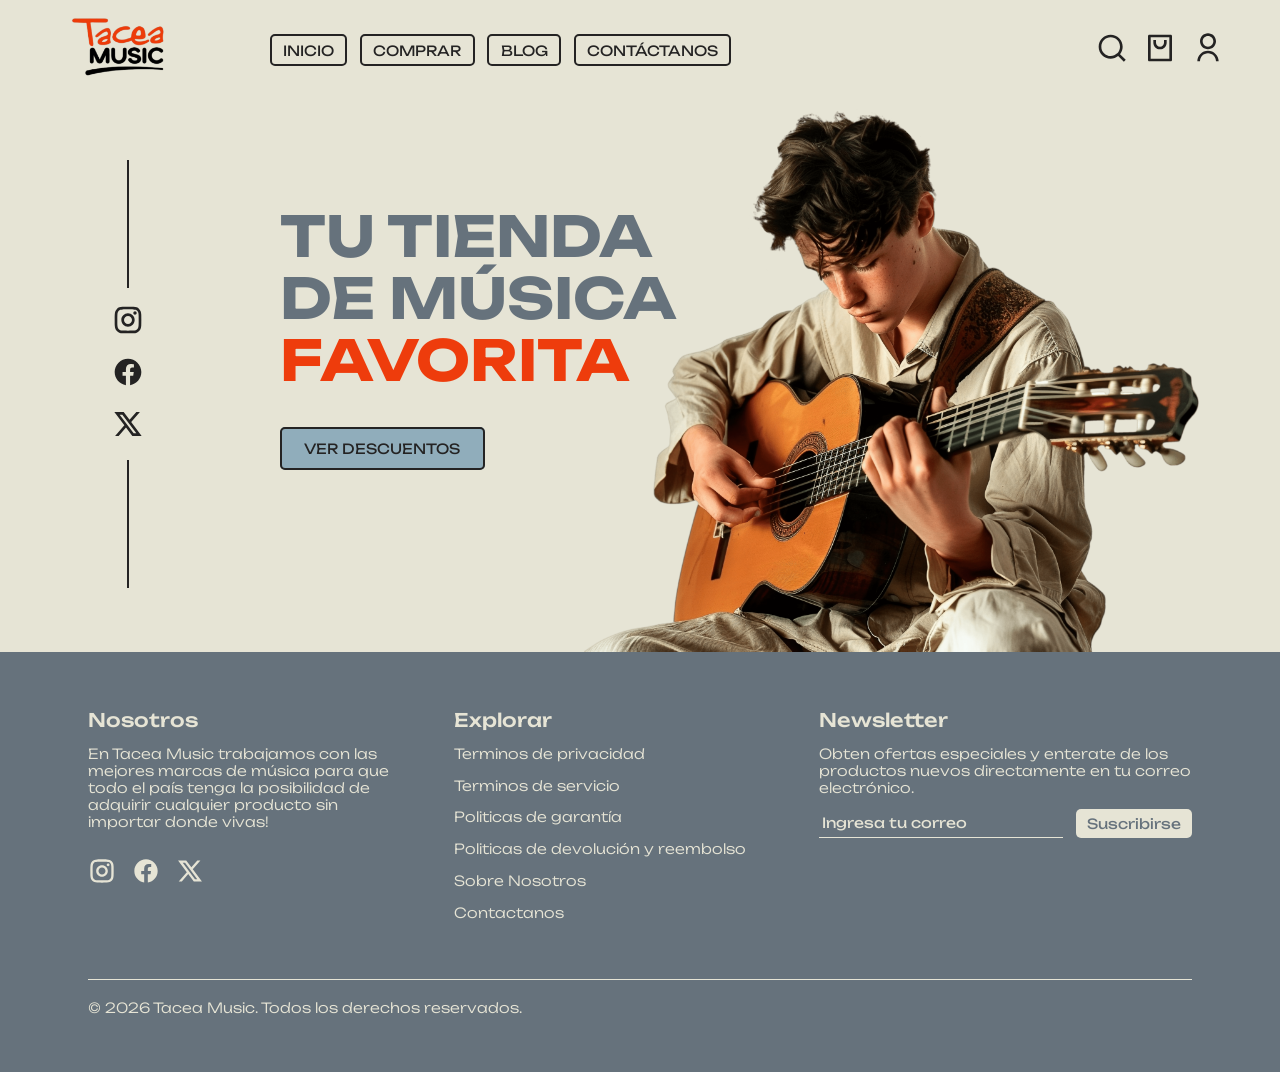
==== index.html @ bcaa0e06 "v0.2 - project structure corrected, responsive home design v1" ====
<!DOCTYPE html>
<html lang="en">

<head>

  <meta charset="UTF-8">
  <meta name="viewport" content="width=device-width, initial-scale=1.0">

  <link href="https://fonts.googleapis.com/css2?family=Unbounded:wght@200..900&display=swap" rel="stylesheet">
  <link rel="stylesheet" href="./assets/css/main.css">
  <link rel="stylesheet" href="./assets/css/home.css">

  <title>Tacea Music</title>

</head>

<body>

  <!-- navigation menu -->
  <header>
    <!-- logo -->
    <a href="index.html">
      <img class="header-logo" src="./assets/img/logo_tacea.png" alt="logo Tacea Music">
    </a>    
    <!-- links -->
    <nav class="navbar-links">
      <ul>
        <li><a class="btn-outline" href="index.html">INICIO</a></li>
        <li><a class="btn-outline" href="artistas.html">COMPRAR</a></li>
        <li><a class="btn-outline" href="albumes.html">BLOG</a></li>
        <li><a class="btn-outline" href="contacto.html">CONTÁCTANOS</a></li>
      </ul>
    </nav>
    <!-- other actions -->
    <div class="row navbar-actions">
      <button class="btn-search">
        <svg xmlns="http://www.w3.org/2000/svg" viewBox="0 0 24 24" fill="currentColor">
          <path d="M18.031 16.6168L22.3137 20.8995L20.8995 22.3137L16.6168 18.031C15.0769 19.263 13.124 20 11 20C6.032 20 2 15.968 2 11C2 6.032 6.032 2 11 2C15.968 2 20 6.032 20 11C20 13.124 19.263 15.0769 18.031 16.6168ZM16.0247 15.8748C17.2475 14.6146 18 12.8956 18 11C18 7.1325 14.8675 4 11 4C7.1325 4 4 7.1325 4 11C4 14.8675 7.1325 18 11 18C12.8956 18 14.6146 17.2475 15.8748 16.0247L16.0247 15.8748Z"></path>
        </svg>
      </button>
      <a href="login.html">
        <svg xmlns="http://www.w3.org/2000/svg" viewBox="0 0 24 24" fill="currentColor">
          <path d="M20.0049 22H4.00488C3.4526 22 3.00488 21.5523 3.00488 21V3C3.00488 2.44772 3.4526 2 4.00488 2H20.0049C20.5572 2 21.0049 2.44772 21.0049 3V21C21.0049 21.5523 20.5572 22 20.0049 22ZM19.0049 20V4H5.00488V20H19.0049ZM9.00488 6V8C9.00488 9.65685 10.348 11 12.0049 11C13.6617 11 15.0049 9.65685 15.0049 8V6H17.0049V8C17.0049 10.7614 14.7663 13 12.0049 13C9.24346 13 7.00488 10.7614 7.00488 8V6H9.00488Z"></path>
        </svg>
      </a>
      <a href="register.html">
        <svg xmlns="http://www.w3.org/2000/svg" viewBox="0 0 24 24" fill="currentColor">
          <path d="M4 22C4 17.5817 7.58172 14 12 14C16.4183 14 20 17.5817 20 22H18C18 18.6863 15.3137 16 12 16C8.68629 16 6 18.6863 6 22H4ZM12 13C8.685 13 6 10.315 6 7C6 3.685 8.685 1 12 1C15.315 1 18 3.685 18 7C18 10.315 15.315 13 12 13ZM12 11C14.21 11 16 9.21 16 7C16 4.79 14.21 3 12 3C9.79 3 8 4.79 8 7C8 9.21 9.79 11 12 11Z"></path>
        </svg>
      </a>
    </div>
    <!-- hamburger menu -->
    <button class="navbar-hamburger-btn">
      <svg xmlns="http://www.w3.org/2000/svg" viewBox="0 0 24 24" fill="currentColor">
        <path d="M3 4H21V6H3V4ZM3 11H21V13H3V11ZM3 18H21V20H3V18Z"></path>
      </svg>
    </button>
  </header>

  <!-- banner -->
  <section class="banner">
    <!-- vertical socials container -->
    <div class="column socials">
      <div class="vertical-div"></div>
      <a href="#">
        <svg xmlns="http://www.w3.org/2000/svg" viewBox="0 0 24 24" fill="currentColor">
          <path d="M12.001 9C10.3436 9 9.00098 10.3431 9.00098 12C9.00098 13.6573 10.3441 15 12.001 15C13.6583 15 15.001 13.6569 15.001 12C15.001 10.3427 13.6579 9 12.001 9ZM12.001 7C14.7614 7 17.001 9.2371 17.001 12C17.001 14.7605 14.7639 17 12.001 17C9.24051 17 7.00098 14.7629 7.00098 12C7.00098 9.23953 9.23808 7 12.001 7ZM18.501 6.74915C18.501 7.43926 17.9402 7.99917 17.251 7.99917C16.5609 7.99917 16.001 7.4384 16.001 6.74915C16.001 6.0599 16.5617 5.5 17.251 5.5C17.9393 5.49913 18.501 6.0599 18.501 6.74915ZM12.001 4C9.5265 4 9.12318 4.00655 7.97227 4.0578C7.18815 4.09461 6.66253 4.20007 6.17416 4.38967C5.74016 4.55799 5.42709 4.75898 5.09352 5.09255C4.75867 5.4274 4.55804 5.73963 4.3904 6.17383C4.20036 6.66332 4.09493 7.18811 4.05878 7.97115C4.00703 9.0752 4.00098 9.46105 4.00098 12C4.00098 14.4745 4.00753 14.8778 4.05877 16.0286C4.0956 16.8124 4.2012 17.3388 4.39034 17.826C4.5591 18.2606 4.7605 18.5744 5.09246 18.9064C5.42863 19.2421 5.74179 19.4434 6.17187 19.6094C6.66619 19.8005 7.19148 19.9061 7.97212 19.9422C9.07618 19.9939 9.46203 20 12.001 20C14.4755 20 14.8788 19.9934 16.0296 19.9422C16.8117 19.9055 17.3385 19.7996 17.827 19.6106C18.2604 19.4423 18.5752 19.2402 18.9074 18.9085C19.2436 18.5718 19.4445 18.2594 19.6107 17.8283C19.8013 17.3358 19.9071 16.8098 19.9432 16.0289C19.9949 14.9248 20.001 14.5389 20.001 12C20.001 9.52552 19.9944 9.12221 19.9432 7.97137C19.9064 7.18906 19.8005 6.66149 19.6113 6.17318C19.4434 5.74038 19.2417 5.42635 18.9084 5.09255C18.573 4.75715 18.2616 4.55693 17.8271 4.38942C17.338 4.19954 16.8124 4.09396 16.0298 4.05781C14.9258 4.00605 14.5399 4 12.001 4ZM12.001 2C14.7176 2 15.0568 2.01 16.1235 2.06C17.1876 2.10917 17.9135 2.2775 18.551 2.525C19.2101 2.77917 19.7668 3.1225 20.3226 3.67833C20.8776 4.23417 21.221 4.7925 21.476 5.45C21.7226 6.08667 21.891 6.81333 21.941 7.8775C21.9885 8.94417 22.001 9.28333 22.001 12C22.001 14.7167 21.991 15.0558 21.941 16.1225C21.8918 17.1867 21.7226 17.9125 21.476 18.55C21.2218 19.2092 20.8776 19.7658 20.3226 20.3217C19.7668 20.8767 19.2076 21.22 18.551 21.475C17.9135 21.7217 17.1876 21.89 16.1235 21.94C15.0568 21.9875 14.7176 22 12.001 22C9.28431 22 8.94514 21.99 7.87848 21.94C6.81431 21.8908 6.08931 21.7217 5.45098 21.475C4.79264 21.2208 4.23514 20.8767 3.67931 20.3217C3.12348 19.7658 2.78098 19.2067 2.52598 18.55C2.27848 17.9125 2.11098 17.1867 2.06098 16.1225C2.01348 15.0558 2.00098 14.7167 2.00098 12C2.00098 9.28333 2.01098 8.94417 2.06098 7.8775C2.11014 6.8125 2.27848 6.0875 2.52598 5.45C2.78014 4.79167 3.12348 4.23417 3.67931 3.67833C4.23514 3.1225 4.79348 2.78 5.45098 2.525C6.08848 2.2775 6.81348 2.11 7.87848 2.06C8.94514 2.0125 9.28431 2 12.001 2Z"></path>
        </svg>
      </a>
      <a href="#">
        <svg xmlns="http://www.w3.org/2000/svg" viewBox="0 0 24 24" fill="currentColor">
          <path d="M12.001 2C6.47813 2 2.00098 6.47715 2.00098 12C2.00098 16.9913 5.65783 21.1283 10.4385 21.8785V14.8906H7.89941V12H10.4385V9.79688C10.4385 7.29063 11.9314 5.90625 14.2156 5.90625C15.3097 5.90625 16.4541 6.10156 16.4541 6.10156V8.5625H15.1931C13.9509 8.5625 13.5635 9.33334 13.5635 10.1242V12H16.3369L15.8936 14.8906H13.5635V21.8785C18.3441 21.1283 22.001 16.9913 22.001 12C22.001 6.47715 17.5238 2 12.001 2Z"></path>
        </svg>
      </a>
      <a href="#">
        <svg xmlns="http://www.w3.org/2000/svg" viewBox="0 0 24 24" fill="currentColor">
          <path d="M10.4883 14.651L15.25 21H22.25L14.3917 10.5223L20.9308 3H18.2808L13.1643 8.88578L8.75 3H1.75L9.26086 13.0145L2.31915 21H4.96917L10.4883 14.651ZM16.25 19L5.75 5H7.75L18.25 19H16.25Z"></path>
        </svg>
      </a>
      <div class="vertical-div"></div>
    </div>
    <!-- heading text + img -->
    <div class="banner-content">
      <div class="banner-txt">
        <h1>TU TIENDA DE MÚSICA <span class="highlight">FAVORITA</span></h1>
        <a class="btn-primary" href="artistas.html" class="btn-primary">
          <span>VER DESCUENTOS</span> 
        </a>
      </div>
      <img src="./assets/img/chico_guitarra_banner.png" alt="banner image">
    </div>
  </section>

  <!-- footer -->
  <footer>
    <div class="footer-grid">
      <!-- about us -->
      <div class="column footer-column">
        <h3>Nosotros</h3>
        <p>En Tacea Music trabajamos con las mejores marcas de música para que todo el país tenga la posibilidad de adquirir cualquier producto sin importar donde vivas!</p>
        <div class="row">
          <a href="#">
            <svg xmlns="http://www.w3.org/2000/svg" viewBox="0 0 24 24" fill="currentColor">
              <path d="M12.001 9C10.3436 9 9.00098 10.3431 9.00098 12C9.00098 13.6573 10.3441 15 12.001 15C13.6583 15 15.001 13.6569 15.001 12C15.001 10.3427 13.6579 9 12.001 9ZM12.001 7C14.7614 7 17.001 9.2371 17.001 12C17.001 14.7605 14.7639 17 12.001 17C9.24051 17 7.00098 14.7629 7.00098 12C7.00098 9.23953 9.23808 7 12.001 7ZM18.501 6.74915C18.501 7.43926 17.9402 7.99917 17.251 7.99917C16.5609 7.99917 16.001 7.4384 16.001 6.74915C16.001 6.0599 16.5617 5.5 17.251 5.5C17.9393 5.49913 18.501 6.0599 18.501 6.74915ZM12.001 4C9.5265 4 9.12318 4.00655 7.97227 4.0578C7.18815 4.09461 6.66253 4.20007 6.17416 4.38967C5.74016 4.55799 5.42709 4.75898 5.09352 5.09255C4.75867 5.4274 4.55804 5.73963 4.3904 6.17383C4.20036 6.66332 4.09493 7.18811 4.05878 7.97115C4.00703 9.0752 4.00098 9.46105 4.00098 12C4.00098 14.4745 4.00753 14.8778 4.05877 16.0286C4.0956 16.8124 4.2012 17.3388 4.39034 17.826C4.5591 18.2606 4.7605 18.5744 5.09246 18.9064C5.42863 19.2421 5.74179 19.4434 6.17187 19.6094C6.66619 19.8005 7.19148 19.9061 7.97212 19.9422C9.07618 19.9939 9.46203 20 12.001 20C14.4755 20 14.8788 19.9934 16.0296 19.9422C16.8117 19.9055 17.3385 19.7996 17.827 19.6106C18.2604 19.4423 18.5752 19.2402 18.9074 18.9085C19.2436 18.5718 19.4445 18.2594 19.6107 17.8283C19.8013 17.3358 19.9071 16.8098 19.9432 16.0289C19.9949 14.9248 20.001 14.5389 20.001 12C20.001 9.52552 19.9944 9.12221 19.9432 7.97137C19.9064 7.18906 19.8005 6.66149 19.6113 6.17318C19.4434 5.74038 19.2417 5.42635 18.9084 5.09255C18.573 4.75715 18.2616 4.55693 17.8271 4.38942C17.338 4.19954 16.8124 4.09396 16.0298 4.05781C14.9258 4.00605 14.5399 4 12.001 4ZM12.001 2C14.7176 2 15.0568 2.01 16.1235 2.06C17.1876 2.10917 17.9135 2.2775 18.551 2.525C19.2101 2.77917 19.7668 3.1225 20.3226 3.67833C20.8776 4.23417 21.221 4.7925 21.476 5.45C21.7226 6.08667 21.891 6.81333 21.941 7.8775C21.9885 8.94417 22.001 9.28333 22.001 12C22.001 14.7167 21.991 15.0558 21.941 16.1225C21.8918 17.1867 21.7226 17.9125 21.476 18.55C21.2218 19.2092 20.8776 19.7658 20.3226 20.3217C19.7668 20.8767 19.2076 21.22 18.551 21.475C17.9135 21.7217 17.1876 21.89 16.1235 21.94C15.0568 21.9875 14.7176 22 12.001 22C9.28431 22 8.94514 21.99 7.87848 21.94C6.81431 21.8908 6.08931 21.7217 5.45098 21.475C4.79264 21.2208 4.23514 20.8767 3.67931 20.3217C3.12348 19.7658 2.78098 19.2067 2.52598 18.55C2.27848 17.9125 2.11098 17.1867 2.06098 16.1225C2.01348 15.0558 2.00098 14.7167 2.00098 12C2.00098 9.28333 2.01098 8.94417 2.06098 7.8775C2.11014 6.8125 2.27848 6.0875 2.52598 5.45C2.78014 4.79167 3.12348 4.23417 3.67931 3.67833C4.23514 3.1225 4.79348 2.78 5.45098 2.525C6.08848 2.2775 6.81348 2.11 7.87848 2.06C8.94514 2.0125 9.28431 2 12.001 2Z"></path>
            </svg>
          </a>
          <a href="#">
            <svg xmlns="http://www.w3.org/2000/svg" viewBox="0 0 24 24" fill="currentColor">
              <path d="M12.001 2C6.47813 2 2.00098 6.47715 2.00098 12C2.00098 16.9913 5.65783 21.1283 10.4385 21.8785V14.8906H7.89941V12H10.4385V9.79688C10.4385 7.29063 11.9314 5.90625 14.2156 5.90625C15.3097 5.90625 16.4541 6.10156 16.4541 6.10156V8.5625H15.1931C13.9509 8.5625 13.5635 9.33334 13.5635 10.1242V12H16.3369L15.8936 14.8906H13.5635V21.8785C18.3441 21.1283 22.001 16.9913 22.001 12C22.001 6.47715 17.5238 2 12.001 2Z"></path>
            </svg>
          </a>
          <a href="#">
            <svg xmlns="http://www.w3.org/2000/svg" viewBox="0 0 24 24" fill="currentColor">
              <path d="M10.4883 14.651L15.25 21H22.25L14.3917 10.5223L20.9308 3H18.2808L13.1643 8.88578L8.75 3H1.75L9.26086 13.0145L2.31915 21H4.96917L10.4883 14.651ZM16.25 19L5.75 5H7.75L18.25 19H16.25Z"></path>
            </svg>
          </a>
        </div>
      </div>
      <!-- important links -->
      <div class="column footer-column">
        <h3>Explorar</h3>
        <a href="#">Terminos de privacidad</a>
        <a href="#">Terminos de servicio</a>
        <a href="#">Politicas de garantía</a>
        <a href="#">Politicas de devolución y reembolso</a>
        <a href="#">Sobre Nosotros</a>
        <a href="contactanos.html">Contactanos</a>
      </div>
      <!-- newsletter -->
      <div class="column footer-column">
        <h3>Newsletter</h3>
        <p>Obten ofertas especiales y enterate de los productos nuevos directamente en tu correo electrónico.</p>
        <form class="newsletter-form">
          <input type="email" placeholder="Ingresa tu correo" required>
          <button class="btn-secondary" type="submit">Suscribirse</button>
        </form>
      </div>
    </div>
    <!-- copyright -->
    <div class="column footer-column footer-bottom">
      <p>&copy; 2026 Tacea Music. Todos los derechos reservados.</p>
    </div>
  </footer>
  
</body>

</html>
---- assets/css/main.css ----
:root {
  /* color variables */
  --steel: #66727C;
  --lightblue: #90ADBB;
  --cuteorange: #F37D01;
  --trueorange: #EE3C0C;
  --hueso: #E6E4D5;
  --light: #fff;
  --dark: #242323;
}

/* global styles */
* {
  box-sizing: border-box;
}
body {
  display: flex;
  flex-direction: column;
  margin: 0;
  padding-top: 6em;
  font-family: "Unbounded", sans-serif;
  background-color: var(--hueso);
  color: var(--steel);
}
ul {
  list-style: none; 
  display: flex;
  gap: 0.8em;
  padding: 0;
  margin: 0; 
}
a {
  text-decoration: none;
}
svg {
  width: 2em;
  height: auto;
  color: var(--dark);
}

/* flex directions */
.row {
  display: flex;
  flex-direction: row;
  gap: 1em;
}
.column {
  display: flex;
  flex-direction: column;
  gap: 1em;
}

/* NAVBAR */
header {
  position: fixed;
  top: 0;
  left: 0;
  width: 100%;  
  z-index: 100;
  background-color: var(--hueso);
  display: flex;
  justify-content: space-between;
  align-items: center;
  padding: 0.8em 3.5em;
  gap: 4em;
}
.header-logo {
  width: 130px;
}
.navbar-links {
  width: 100%;
  display: flex;
  justify-content: start;
  align-items: center;
  padding: 20px;
}
.navbar-hamburger-btn {
  display: none;
  background: none;
  border: none;
  flex-direction: column;
  gap: 5px;
  cursor: pointer;
}
/* navbar: responsive */
@media (max-width: 1024px) {
  .navbar-links, .navbar-actions {
    display: none;
  }
  .navbar-hamburger-btn {
    display: flex;
  }
}


/* FOOTER */
footer {
  background-color: var(--steel);
  color: var(--hueso);
  padding: 3.5em 5.5em;
}
.footer-grid {
  display: grid;
  grid-template-columns: repeat(3, 1fr);
  gap: 3.5em;
  margin-bottom: 3.5em;
}
.footer-grid svg {
  margin-top: 1em;
  width: 2em;
  height: auto;
  color: var(--hueso);
}
.footer-column {
  align-items: start;
  gap: 0.8em;
}
.footer-column h3 {
  margin: 0;
  font-weight: 500;
}
.footer-column p {
  margin: 0;
  text-align: left;
  font-size: 14px;
  font-weight: 300;
}
.footer-column a {
  font-size: 14px;
  font-weight: 300;
  color: var(--hueso);
  border-bottom: 2px solid var(--steel);
  transition: all 0.2s ease;
}
.footer-column a:hover {
  color: var(--light);
  border-bottom: 2px solid var(--light);
  scale: 1.02;
}
.footer-bottom {
  border-top: 1px solid var(--hueso);
  padding-top: 1.2em;
}
.newsletter-form {
  display: flex;
  width: 100%;
  gap: 0.8em;
}
.newsletter-form input[type="email"] {
  flex-grow: 1;
  background-color: transparent;
  border: 0px;
  border-bottom: 1px solid var(--hueso);
  font-family: inherit;
  color: var(--light);
  outline: none;
  padding: 0.4em 0.2em;
  border-radius: 0px;
  font-size: 14px;
  cursor: pointer;
  transition: all 0.3s ease;
}
.newsletter-form input[type="email"]::placeholder {
  color: var(--hueso); 
  opacity: 1;  
}
.newsletter-form input[type="submit"]:hover {
  background-color: var(--light);
}
/* footer: responsive */
@media (max-width: 1024px) {
  .footer-grid {
    grid-template-columns: 1fr 1fr;
  }
}
@media (max-width: 768px) {
  .footer-grid {
    grid-template-columns: 1fr;
  }
}

/* buttons */
.btn-primary {
  position: relative;
  overflow: hidden;
  padding: 0.8em 1.6em;

  background-color: var(--lightblue);
  border: 2px solid var(--dark);
  border-radius: 5px;
  color: var(--light);
  
  font-size: 14px;
  cursor: pointer;
  transition: all 0.3s ease;
}
.btn-primary span {
  position: relative;
  z-index: 1;
  color: var(--dark);
  transition: color 0.3s ease;
}

.btn-primary:hover span {
  color: var(--light);
}
.btn-primary::after {
  content: "";
  position: absolute;
  inset: 0;
  width: 0%;
  background-color: var(--steel);
  transition: all 0.3s ease;
}
.btn-primary:hover::after {
  width: 100%;
}
.btn-secondary {
  background-color: var(--hueso);
  font-family: inherit;
  border: 0px;
  color: var(--steel);
  padding: 0.4em 0.8em;
  border-radius: 5px;
  font-size: 14px;
  cursor: pointer;
  transition: all 0.3s ease;
}
.btn-outline {
  background-color: transparent;
  border: 2px solid var(--dark);
  color: var(--dark);
  padding: 0.4em 0.8em;
  border-radius: 5px;
  font-size: 14px;
  cursor: pointer;
  transition: all 0.3s ease;
}
.btn-outline:hover {
  background-color: var(--trueorange);
  color: var(--light);
}
.btn-search {
  background: none;
  border: none;
  cursor: pointer;
  padding: 0;
  transition: all 0.3s ease;
}
.btn-search svg {
  width: 32px;
  height: auto;
}


/* RESPONSIVE DESIGN */
@media (max-width: 512px) {
  header {
    padding: 0.6em 2em;
  }
  footer {
    padding: 3.5em 2em;
  }
}
---- assets/css/home.css ----
/* banner */
.banner {
  position: relative;
  display: flex;
  justify-content: space-between;
  align-items: start;
  gap: 5em;
  padding: 4em 3.5em;
}
.banner-content {
  display: flex;
  position: relative;
  height: fit-content;
}
.banner-txt {
  max-width: 50%;
}
.banner-content h1{
  text-wrap: wrap;
  line-height: 1.1em;
  font-size: 4em;
  transition: all 0.3s ease;
}
.banner-content .highlight {
  color: var(--trueorange);
}
.banner-content img {
  z-index: -1;
  position: absolute;
  width: 40em;
  height: auto;
  top: -8.5em;
  right: 0;
  transition: all 0.3s ease;
}
/* socials column */
.socials {
  align-items: center;
  padding: 0 3.5em;
}
.socials svg {
  width: 2em;
  height: auto;
}
.socials .vertical-div {
  width: 2px;
  height: 8em;
  background-color: var(--dark);
}

/* RESPONSIVE DESIGN */
@media (max-width: 1280px) {
  .banner-content img {
    top: -7em;
  }
  .banner-content h1 {
    font-size: 3.5em;
  }
}
@media (max-width: 1152px) {
  .banner {
    align-items: end;
    gap: 2em;
    padding: 3em 3.5em;
  }
  .banner-content {
    flex-direction: column;
    align-items: start;
    text-align: start;
    gap: 1em;
  }
  .banner-content h1 {
    width: 100%;
    font-size: 2.5em;
  }
  .banner-content img {
  z-index: -1;
  opacity: 0.4;
  top: -20em;
}
}
@media (max-width: 1024px) {
  .banner-content img {
    opacity: 0.2;
  }
}
@media (max-width: 768px) {
  .banner {
    flex-direction: column;
  }
  .banner-content img {
    top: -16em;
  }
  .banner-txt {
    min-width: 20em;
  }
  .socials {
    padding: 0;
  }
  .socials .vertical-div {
    display: none;
  }
}
@media (max-width: 448px) {
  .socials {
    display: none;
  }
}
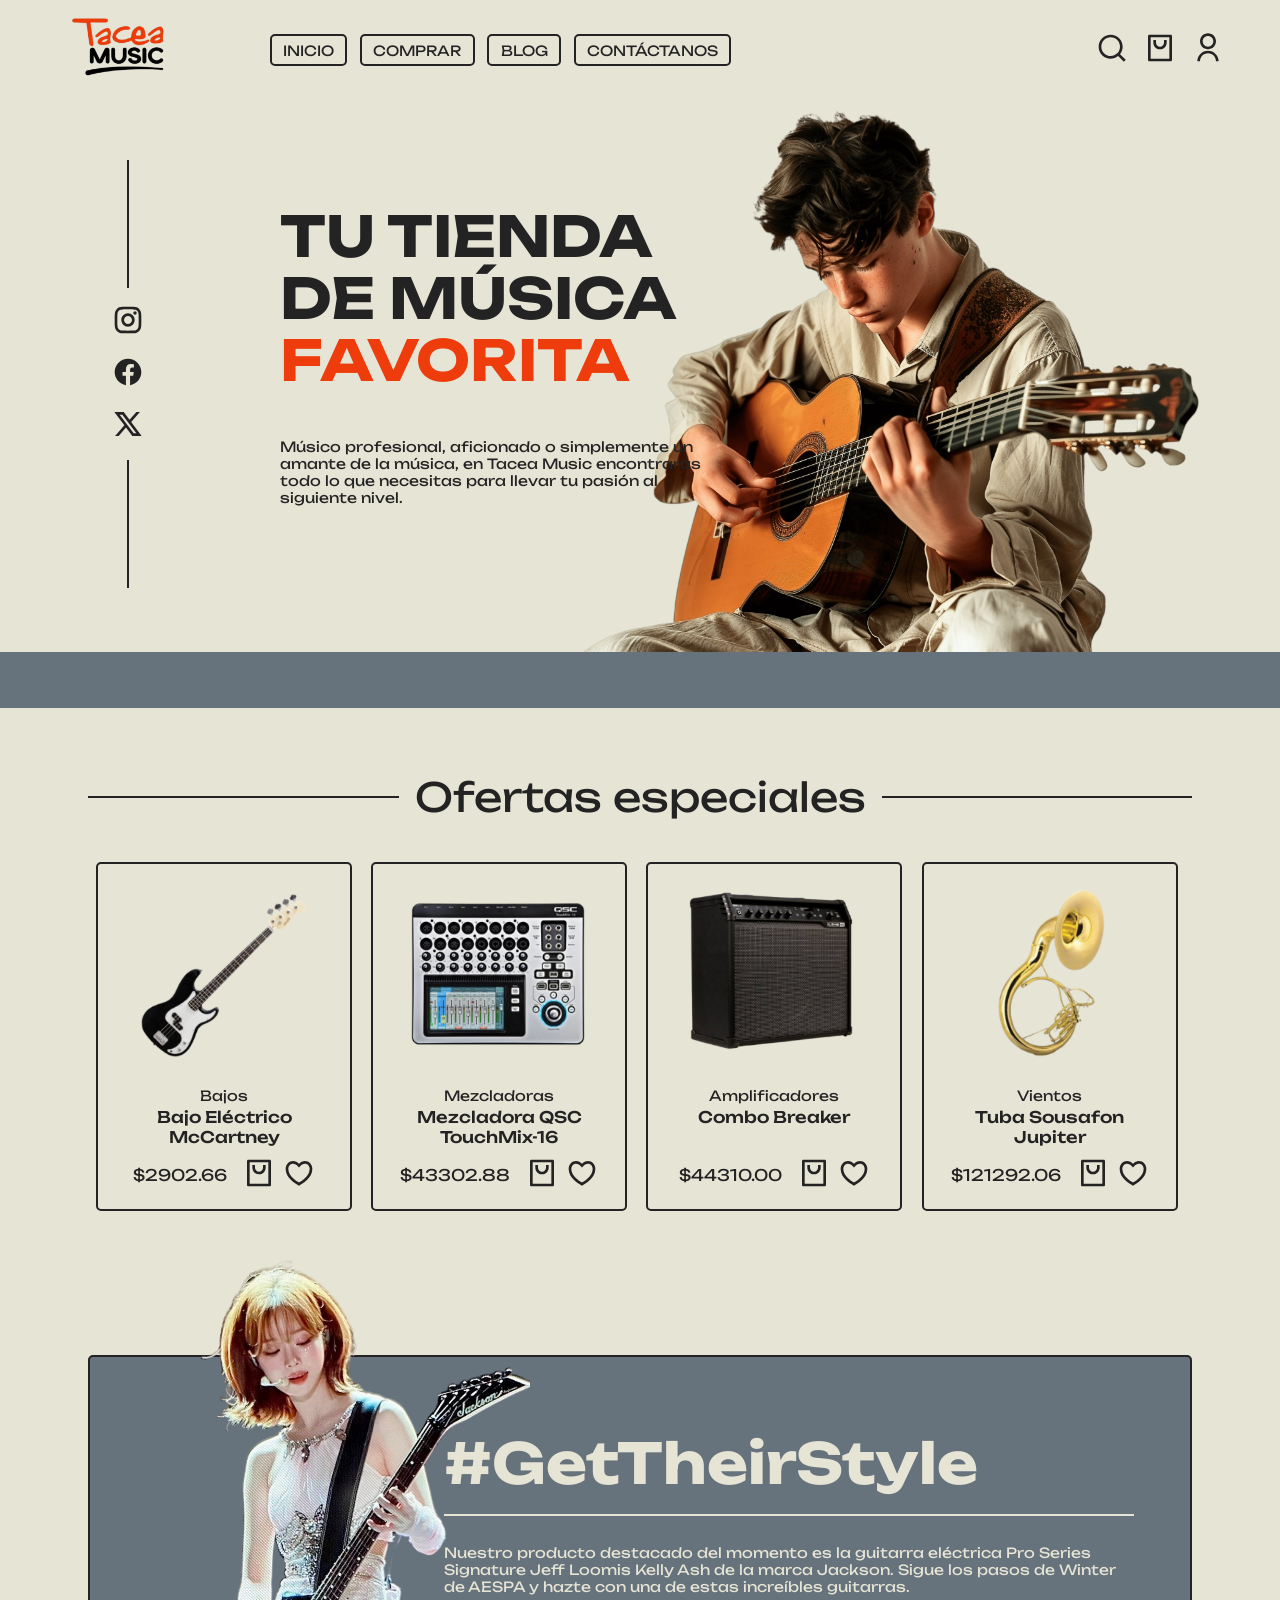
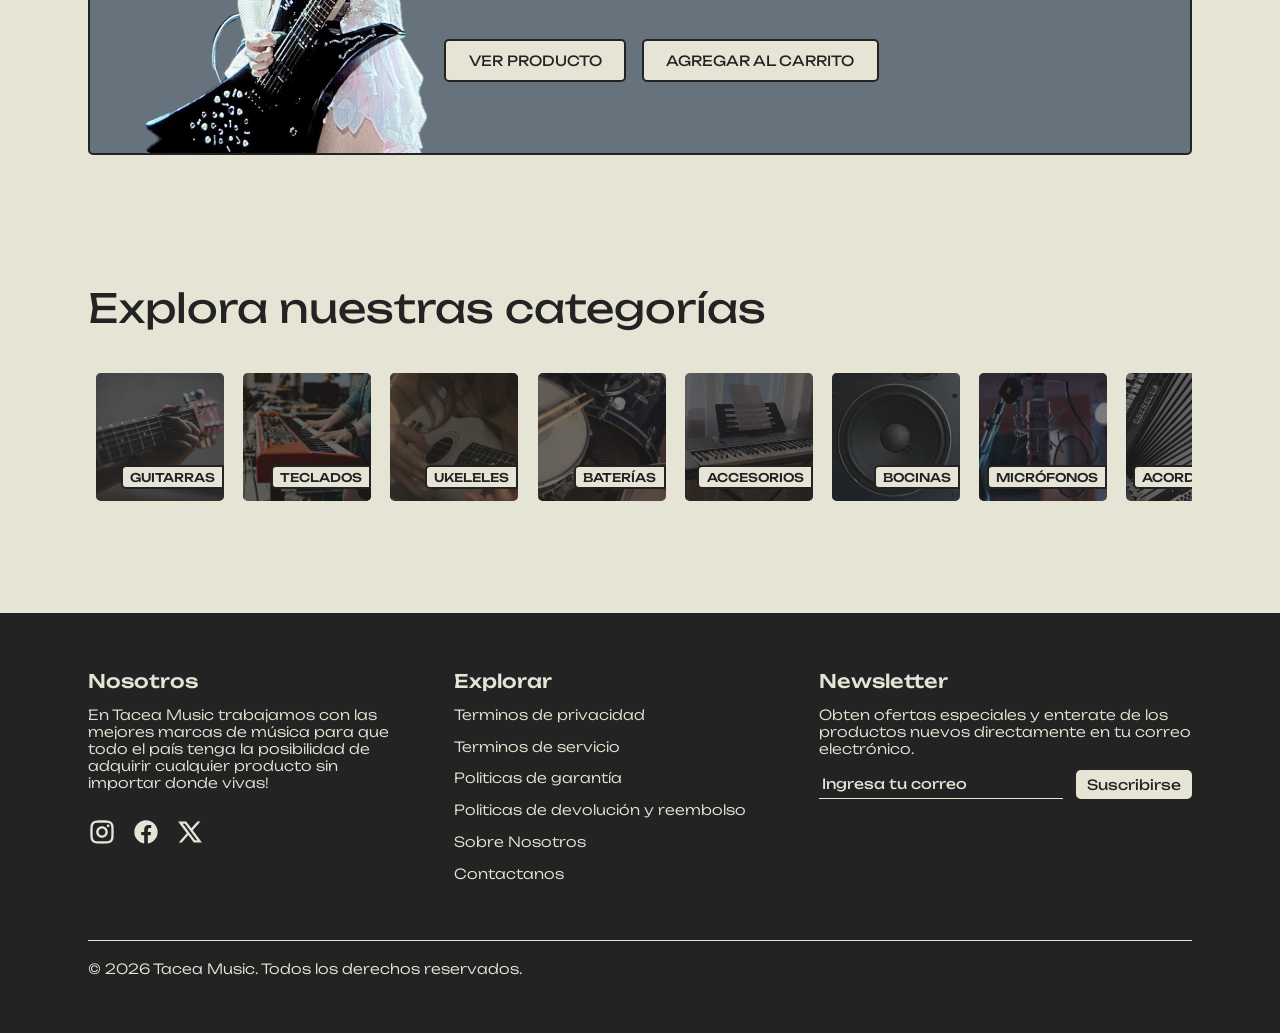
==== commit c8f16ee2: "v0.3 - added dynamic content loading with async/await in homepage" ====
--- a/index.html
+++ b/index.html
@@ -33,17 +33,20 @@
     </nav>
     <!-- other actions -->
     <div class="row navbar-actions">
+      <!-- search button -->
       <button class="btn-search">
         <svg xmlns="http://www.w3.org/2000/svg" viewBox="0 0 24 24" fill="currentColor">
           <path d="M18.031 16.6168L22.3137 20.8995L20.8995 22.3137L16.6168 18.031C15.0769 19.263 13.124 20 11 20C6.032 20 2 15.968 2 11C2 6.032 6.032 2 11 2C15.968 2 20 6.032 20 11C20 13.124 19.263 15.0769 18.031 16.6168ZM16.0247 15.8748C17.2475 14.6146 18 12.8956 18 11C18 7.1325 14.8675 4 11 4C7.1325 4 4 7.1325 4 11C4 14.8675 7.1325 18 11 18C12.8956 18 14.6146 17.2475 15.8748 16.0247L16.0247 15.8748Z"></path>
         </svg>
       </button>
-      <a href="login.html">
+      <!-- shopping bag button -->
+      <a href="login.html" class="btn-icon">
         <svg xmlns="http://www.w3.org/2000/svg" viewBox="0 0 24 24" fill="currentColor">
           <path d="M20.0049 22H4.00488C3.4526 22 3.00488 21.5523 3.00488 21V3C3.00488 2.44772 3.4526 2 4.00488 2H20.0049C20.5572 2 21.0049 2.44772 21.0049 3V21C21.0049 21.5523 20.5572 22 20.0049 22ZM19.0049 20V4H5.00488V20H19.0049ZM9.00488 6V8C9.00488 9.65685 10.348 11 12.0049 11C13.6617 11 15.0049 9.65685 15.0049 8V6H17.0049V8C17.0049 10.7614 14.7663 13 12.0049 13C9.24346 13 7.00488 10.7614 7.00488 8V6H9.00488Z"></path>
         </svg>
       </a>
-      <a href="register.html">
+      <!-- user account button -->
+      <a href="register.html" class="btn-icon">
         <svg xmlns="http://www.w3.org/2000/svg" viewBox="0 0 24 24" fill="currentColor">
           <path d="M4 22C4 17.5817 7.58172 14 12 14C16.4183 14 20 17.5817 20 22H18C18 18.6863 15.3137 16 12 16C8.68629 16 6 18.6863 6 22H4ZM12 13C8.685 13 6 10.315 6 7C6 3.685 8.685 1 12 1C15.315 1 18 3.685 18 7C18 10.315 15.315 13 12 13ZM12 11C14.21 11 16 9.21 16 7C16 4.79 14.21 3 12 3C9.79 3 8 4.79 8 7C8 9.21 9.79 11 12 11Z"></path>
         </svg>
@@ -83,12 +86,54 @@
     <div class="banner-content">
       <div class="banner-txt">
         <h1>TU TIENDA DE MÚSICA <span class="highlight">FAVORITA</span></h1>
-        <a class="btn-primary" href="artistas.html" class="btn-primary">
-          <span>VER DESCUENTOS</span> 
-        </a>
+        <p>
+          Músico profesional, aficionado o simplemente un amante de la música, 
+          en Tacea Music encontrarás todo lo que necesitas para llevar tu pasión al siguiente nivel.
+        </p>
       </div>
       <img src="./assets/img/chico_guitarra_banner.png" alt="banner image">
     </div>
+  </section>
+
+  <div class="cinta"></div>
+
+  <!-- special offers section -->
+  <section class="section special-offers">
+    <div class="row">
+      <div class="horizontal-div"></div>
+      <h2>Ofertas especiales</h2>
+      <div class="horizontal-div"></div>
+    </div>
+    <div class="carousel-row" id="special_offers_carousel"></div>
+  </section>
+
+  <!-- get their style section -->
+  <section class="section">
+    <div class="get-their-style">
+      <div class="img-container">
+        <img src="./assets/img/get_her_style.png" alt="get their style image">
+      </div>
+      <div class="text-container">
+        <h1>#GetTheirStyle</h1>
+        <p>Nuestro producto destacado del momento es la guitarra eléctrica Pro Series Signature Jeff Loomis Kelly Ash de la marca Jackson. 
+          Sigue los pasos de Winter de AESPA y hazte con una de estas increíbles guitarras.
+        </p>
+        <div class="row">
+          <a class="btn-primary" href="artistas.html">
+              <span>VER PRODUCTO</span>
+          </a>
+          <a class="btn-primary" href="artistas.html">
+              <span>AGREGAR AL CARRITO</span>
+          </a>
+        </div>
+      </div>
+    </div>
+  </section>
+
+  <!-- category selector section -->
+  <section class="section category-selector">
+    <h2>Explora nuestras categorías</h2>
+    <div class="carousel-row" id="categories_carousel"></div>
   </section>
 
   <!-- footer -->
@@ -141,6 +186,8 @@
       <p>&copy; 2026 Tacea Music. Todos los derechos reservados.</p>
     </div>
   </footer>
+
+  <script src="./assets/js/home.js"></script>
   
 </body>
 
--- a/assets/css/main.css
+++ b/assets/css/main.css
@@ -1,6 +1,6 @@
 
 :root {
-  /* color variables */
+  /* normal colors */
   --steel: #66727C;
   --lightblue: #90ADBB;
   --cuteorange: #F37D01;
@@ -8,6 +8,10 @@
   --hueso: #E6E4D5;
   --light: #fff;
   --dark: #242323;
+  /* opac colors */
+  --trueorange-opac: rgba(238, 60, 12, 0.4);
+  --light-opac: rgba(255, 255, 255, 0.8);
+  --dark-opac: rgba(36, 35, 35, 0.6);
 }
 
 /* global styles */
@@ -38,17 +42,111 @@
   height: auto;
   color: var(--dark);
 }
+/* global text styles */
+h2 {
+  font-size: 2.5em;
+  font-weight: 400;
+  margin: 0;
+  transition: all 0.3s ease;
+}
+p {
+  margin: 0;
+  font-size: 14px;
+}
 
 /* flex directions */
 .row {
   display: flex;
   flex-direction: row;
+  align-items: center;
   gap: 1em;
 }
 .column {
   display: flex;
   flex-direction: column;
   gap: 1em;
+}
+
+/* general div styles */
+.section {
+  display: flex;
+  flex-direction: column;
+  padding: 4em 5.5em;
+  gap: 1.5em;
+}
+.horizontal-div {
+  width: 100%;
+  height: 2px;
+  background-color: var(--dark);
+}
+.carousel-row {
+  display: flex;
+  gap: 1.2em;
+  width: 100%;
+  overflow-x: auto;
+  padding: 1em 0.5em;
+  scroll-behavior: smooth;
+  scrollbar-width: none
+}
+.carousel-row::-webkit-scrollbar {
+  display: none;
+}
+.pill-badge {
+  background-color: var(--hueso);
+  color: var(--dark);
+  border: 2px solid var(--dark);
+  font-size: 12px;
+  padding: 0.2em 0.6em;
+  border-radius: 5px;
+  font-weight: 500;
+}
+
+/* cards */
+.product-card {
+  color: var(--dark);
+  background-color: var(--hueso);
+  border: 2px solid var(--dark);
+  border-radius: 5px;
+  display: flex;
+  flex-direction: column;
+  align-items: center;
+  padding: 1em 2em;
+  gap: 0.2em;
+  width: 16em;
+  flex-shrink: 0;
+}
+.product-card img {
+  width: 100%;
+  height: auto;
+  padding-bottom: 1em;
+}
+.product-card h3 {
+  min-height: 2.5em;
+  margin: 0;
+  text-align: center;
+  font-size: 1em;
+  font-weight: 500;
+}
+.product-card .product-category {
+  color: var(--dark);
+  text-transform: capitalize;
+  margin: 0;
+  font-size: 14px;
+  transition: all 0.2s ease;
+}
+.product-card .row {
+  margin-top: 0.4em;
+  gap: 0.5em;
+}
+.product-card p {
+  font-size: 16px;
+  margin: 0;
+  margin-right: 0.5em;
+}
+.product-card .product-category:hover {
+  color: var(--trueorange);
+  scale: 1.02;
+  text-decoration: underline;
 }
 
 /* NAVBAR */
@@ -96,7 +194,7 @@
 
 /* FOOTER */
 footer {
-  background-color: var(--steel);
+  background-color: var(--dark);
   color: var(--hueso);
   padding: 3.5em 5.5em;
 }
@@ -130,7 +228,7 @@
   font-size: 14px;
   font-weight: 300;
   color: var(--hueso);
-  border-bottom: 2px solid var(--steel);
+  border-bottom: 2px solid var(--dark);
   transition: all 0.2s ease;
 }
 .footer-column a:hover {
@@ -166,6 +264,7 @@
   opacity: 1;  
 }
 .newsletter-form input[type="submit"]:hover {
+  color: var(--light);
   background-color: var(--light);
 }
 /* footer: responsive */
@@ -186,10 +285,9 @@
   overflow: hidden;
   padding: 0.8em 1.6em;
 
-  background-color: var(--lightblue);
+  background-color: var(--dark);
   border: 2px solid var(--dark);
   border-radius: 5px;
-  color: var(--light);
   
   font-size: 14px;
   cursor: pointer;
@@ -198,7 +296,7 @@
 .btn-primary span {
   position: relative;
   z-index: 1;
-  color: var(--dark);
+  color: var(--light);
   transition: color 0.3s ease;
 }
 
@@ -210,7 +308,7 @@
   position: absolute;
   inset: 0;
   width: 0%;
-  background-color: var(--steel);
+  background-color: var(--trueorange);
   transition: all 0.3s ease;
 }
 .btn-primary:hover::after {
@@ -220,7 +318,7 @@
   background-color: var(--hueso);
   font-family: inherit;
   border: 0px;
-  color: var(--steel);
+  color: var(--dark);
   padding: 0.4em 0.8em;
   border-radius: 5px;
   font-size: 14px;
@@ -252,14 +350,56 @@
   width: 32px;
   height: auto;
 }
+.btn-icon {
+  background: none;
+  border: none;
+  cursor: pointer;
+  padding: 0;
+  transition: all 0.3s ease;
+}
+.btn-icon svg:hover {
+  color: var(--trueorange);
+  scale: 1.1;
+}
 
 
 /* RESPONSIVE DESIGN */
-@media (max-width: 512px) {
+@media (max-width: 768px) {
+  .header-logo {
+    width: 120px;
+  }
+  h2 {
+    font-size: 2em;
+  }
+}
+@media (max-width: 572px) {
   header {
     padding: 0.6em 2em;
   }
+
   footer {
     padding: 3.5em 2em;
   }
+  .section { 
+    padding: 3em 2em;
+  }
+}
+@media (max-width: 512px) {
+  .header-logo {
+    width: 100px;
+  }
+  h2 {
+    font-size: 1.8em;
+  }
+}
+@media (max-width: 448px) {
+  header {
+    padding: 0.6em 1em;
+  }
+  footer {
+    padding: 3.5em 1em;
+  }
+  .section { 
+    padding: 3em 1em;
+  }
 }
--- a/assets/css/home.css
+++ b/assets/css/home.css
@@ -13,9 +13,10 @@
   height: fit-content;
 }
 .banner-txt {
-  max-width: 50%;
+  max-width: 46%;
 }
 .banner-content h1{
+  color: var(--dark);
   text-wrap: wrap;
   line-height: 1.1em;
   font-size: 4em;
@@ -24,12 +25,15 @@
 .banner-content .highlight {
   color: var(--trueorange);
 }
+.banner-content p {
+  color: var(--dark);
+}
 .banner-content img {
   z-index: -1;
   position: absolute;
   width: 40em;
   height: auto;
-  top: -8.5em;
+  top: -7.5em;
   right: 0;
   transition: all 0.3s ease;
 }
@@ -46,6 +50,139 @@
   width: 2px;
   height: 8em;
   background-color: var(--dark);
+}
+
+.cinta {
+  content: "";
+  top: 0;
+  left: 0;
+  width: 100%;
+  height: 3.5em;
+  background-color: var(--steel);
+}
+
+/* special offers section */
+.section .special-offers {
+  justify-content: center;
+  width: 100%;
+}
+.special-offers {
+  color: var(--dark);
+  background-color: var(--hueso);
+}
+.special-offers .row h2 {
+  color: var(--dark);
+  text-align: center;
+}
+.special-offers .horizontal-div {
+  flex: 1;
+}
+.special-offers .horizontal-div {
+  background-color: var(--dark);
+}
+
+/* category selector header */
+.category-selector {
+  color: var(--dark);
+  background-color: var(--hueso);
+  align-items: start;
+  text-align: left;
+  margin-bottom: 2em;
+}
+.category-selector .row h2 {
+  width: 100%;
+}
+.category-selector .carousel-row::-webkit-scrollbar {
+  display: none;
+}
+.category-selector .carousel-row .cat {
+  padding: 0;
+  margin: 0;
+  position: relative;
+  display: flex;
+  flex-direction: column;
+  align-items: center;
+  border-radius: 5px;
+  transition: all 0.3s ease;
+}
+.category-selector .carousel-row .cat::after {
+  content: "";
+  position: absolute;
+  inset: 0;
+  background-color:  var(--dark-opac);
+  border-radius: 5px;
+  transition: background-color 0.3s ease;
+}
+.category-selector .carousel-row .cat img {
+  width: 8em;
+  height: 8em;
+  object-fit: cover;
+  border-radius: 5px;
+  transition: all 0.3s ease;
+}
+.category-selector .carousel-row .cat p {
+  position: absolute;
+  right: 0;
+  bottom: 1em;
+  z-index: 1;
+  margin: 0;
+  border-top-right-radius: 0;
+  border-bottom-right-radius: 0;
+  font-size: 0.75em;
+  text-transform: uppercase;
+  transition: all 0.3s ease;
+}
+.category-selector .carousel-row .cat:hover::after {
+  background-color: rgba(0, 0, 0, 0); 
+}
+.category-selector .carousel-row .cat:hover {
+  transform: scale(1.08);
+}
+
+
+/* get their style section */
+.get-their-style {
+  color: var(--hueso);
+  background-color: var(--steel);
+  border: 2px solid var(--dark);
+  min-height: 25em;
+  display: flex;
+  gap: 2em;
+  border-radius: 5px;
+  padding: 0 3.5em;
+}
+.get-their-style .img-container {
+  position: relative;
+  width: 70%;
+}
+.get-their-style img {
+  position: absolute;
+  left: 0em;
+  bottom: 0em;
+  width: auto;
+  height: 32em;
+  border-radius: 5px;
+}
+.get-their-style .text-container {
+  display: flex;
+  flex-direction: column;
+  justify-content: center;
+  gap: 1em;
+}
+.get-their-style .text-container h1 {
+  font-size: 3.5em;
+  margin: 0;
+}
+.get-their-style .text-container p {
+  border-top: 2px solid var(--hueso);
+  padding: 2em 0;
+  margin: 0;
+}
+.get-their-style .btn-primary {
+  background-color: var(--hueso);
+}
+.get-their-style .btn-primary span {
+  color: var(--dark);
 }
 
 /* RESPONSIVE DESIGN */
@@ -77,18 +214,24 @@
   z-index: -1;
   opacity: 0.4;
   top: -20em;
-}
+  }
+  .category-selector-header h1 {
+    font-size: 2.5em;
+  }
 }
 @media (max-width: 1024px) {
   .banner-content img {
+    top: -18em;
     opacity: 0.2;
   }
 }
 @media (max-width: 768px) {
   .banner {
+    min-height: 25em;
     flex-direction: column;
   }
   .banner-content img {
+    left: -8em;
     top: -16em;
   }
   .banner-txt {
@@ -102,7 +245,10 @@
   }
 }
 @media (max-width: 448px) {
+  .banner-content img {
+    top: -7em;
+  }
   .socials {
     display: none;
   }
-}+}
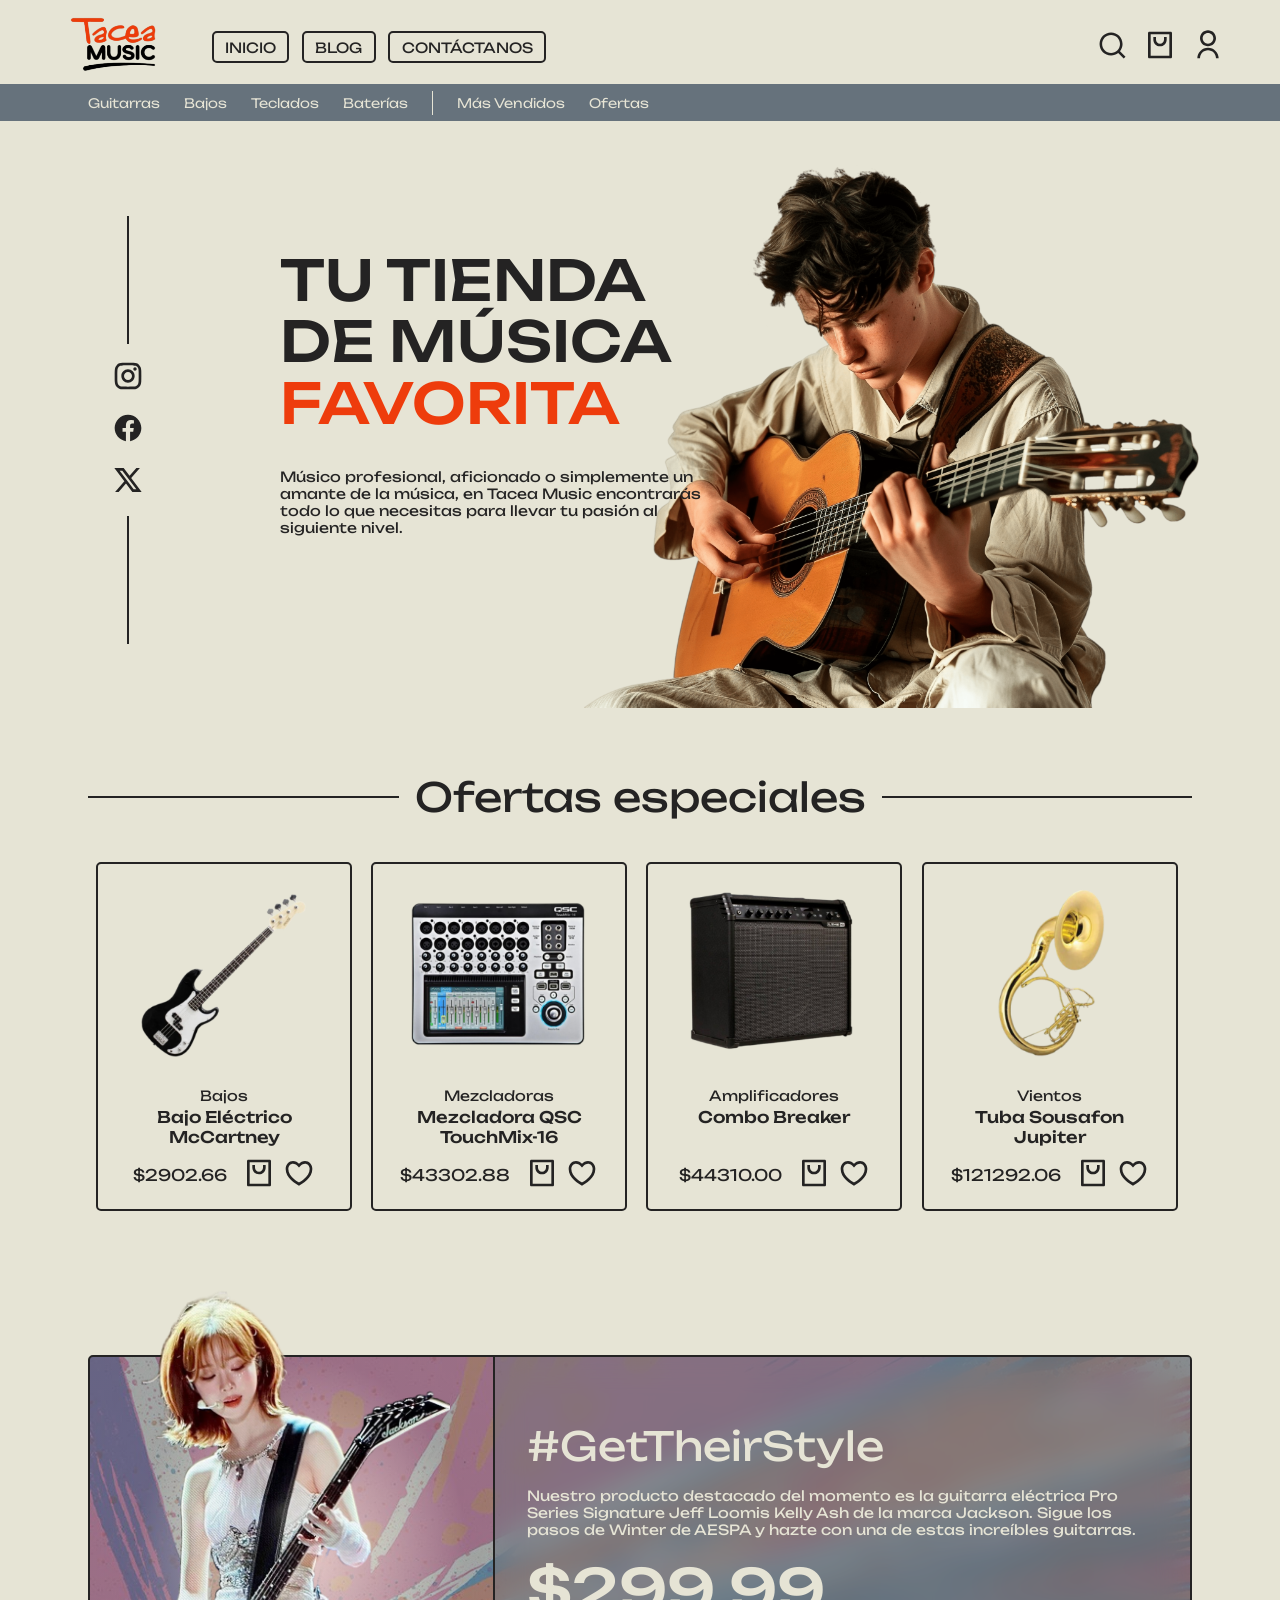
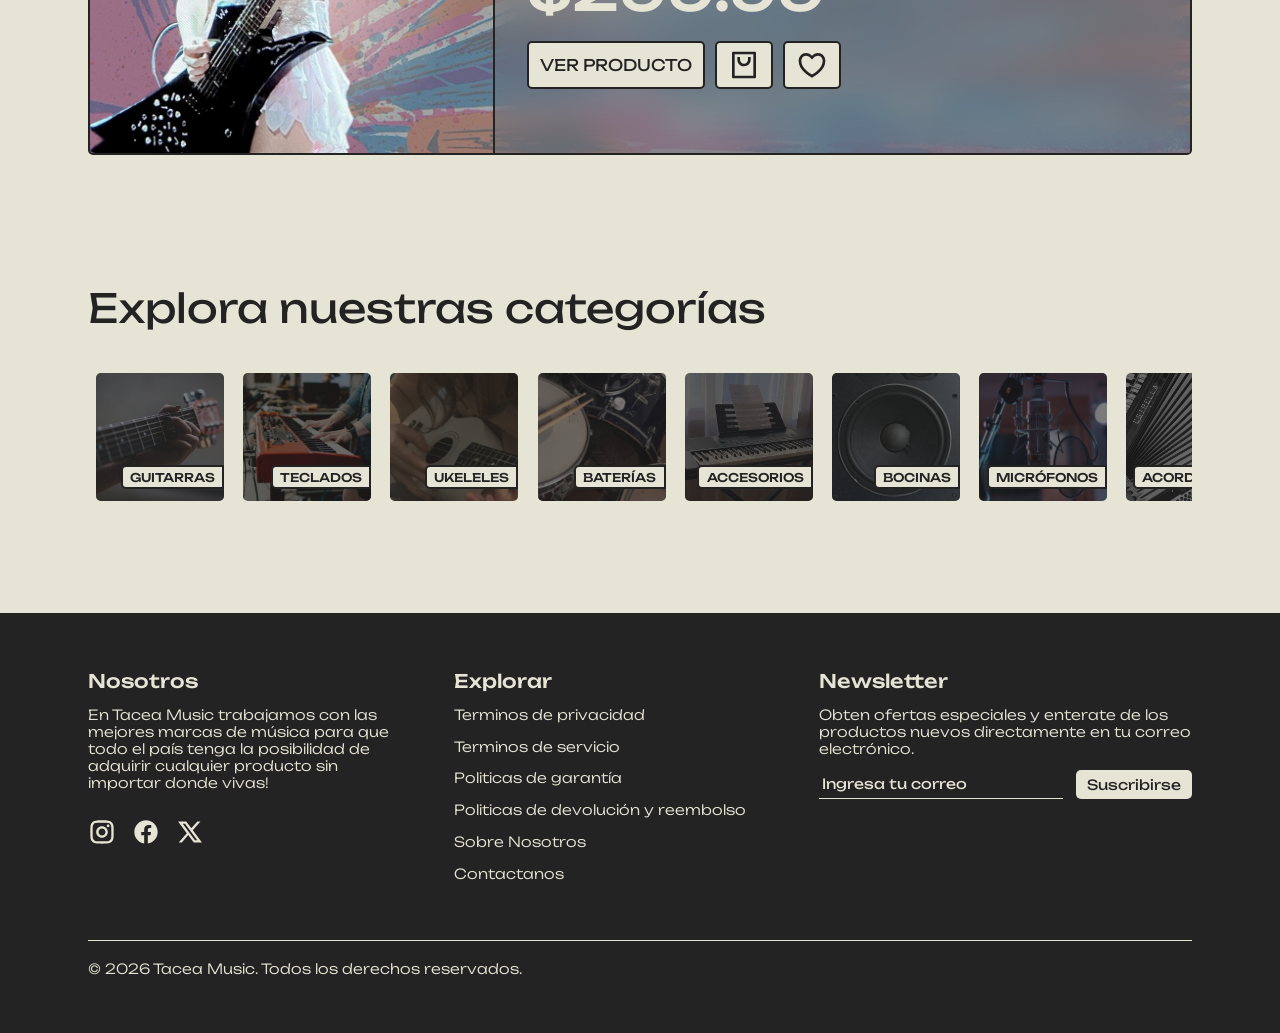
==== commit ee341696: "v0.4 - responsive design improvement, #GetTheirStyle section added to the homepage" ====
--- a/index.html
+++ b/index.html
@@ -17,47 +17,62 @@
 <body>
 
   <!-- navigation menu -->
-  <header>
-    <!-- logo -->
-    <a href="index.html">
-      <img class="header-logo" src="./assets/img/logo_tacea.png" alt="logo Tacea Music">
-    </a>    
-    <!-- links -->
-    <nav class="navbar-links">
-      <ul>
-        <li><a class="btn-outline" href="index.html">INICIO</a></li>
-        <li><a class="btn-outline" href="artistas.html">COMPRAR</a></li>
-        <li><a class="btn-outline" href="albumes.html">BLOG</a></li>
-        <li><a class="btn-outline" href="contacto.html">CONTÁCTANOS</a></li>
-      </ul>
-    </nav>
-    <!-- other actions -->
-    <div class="row navbar-actions">
-      <!-- search button -->
-      <button class="btn-search">
-        <svg xmlns="http://www.w3.org/2000/svg" viewBox="0 0 24 24" fill="currentColor">
-          <path d="M18.031 16.6168L22.3137 20.8995L20.8995 22.3137L16.6168 18.031C15.0769 19.263 13.124 20 11 20C6.032 20 2 15.968 2 11C2 6.032 6.032 2 11 2C15.968 2 20 6.032 20 11C20 13.124 19.263 15.0769 18.031 16.6168ZM16.0247 15.8748C17.2475 14.6146 18 12.8956 18 11C18 7.1325 14.8675 4 11 4C7.1325 4 4 7.1325 4 11C4 14.8675 7.1325 18 11 18C12.8956 18 14.6146 17.2475 15.8748 16.0247L16.0247 15.8748Z"></path>
+  <header class="column">
+    <!-- top navbar -->
+    <div class="row top-navbar">
+      <div class="row">
+      <!-- hamburger menu -->
+      <button class="hamburger-btn">
+        <svg xmlns="http://www.w3.org/2000/svg" viewBox="0 0 24 24" fill="currentColor">
+          <path d="M3 4H21V6H3V4ZM3 11H21V13H3V11ZM3 18H21V20H3V18Z"></path>
         </svg>
       </button>
-      <!-- shopping bag button -->
-      <a href="login.html" class="btn-icon">
-        <svg xmlns="http://www.w3.org/2000/svg" viewBox="0 0 24 24" fill="currentColor">
-          <path d="M20.0049 22H4.00488C3.4526 22 3.00488 21.5523 3.00488 21V3C3.00488 2.44772 3.4526 2 4.00488 2H20.0049C20.5572 2 21.0049 2.44772 21.0049 3V21C21.0049 21.5523 20.5572 22 20.0049 22ZM19.0049 20V4H5.00488V20H19.0049ZM9.00488 6V8C9.00488 9.65685 10.348 11 12.0049 11C13.6617 11 15.0049 9.65685 15.0049 8V6H17.0049V8C17.0049 10.7614 14.7663 13 12.0049 13C9.24346 13 7.00488 10.7614 7.00488 8V6H9.00488Z"></path>
-        </svg>
-      </a>
-      <!-- user account button -->
-      <a href="register.html" class="btn-icon">
-        <svg xmlns="http://www.w3.org/2000/svg" viewBox="0 0 24 24" fill="currentColor">
-          <path d="M4 22C4 17.5817 7.58172 14 12 14C16.4183 14 20 17.5817 20 22H18C18 18.6863 15.3137 16 12 16C8.68629 16 6 18.6863 6 22H4ZM12 13C8.685 13 6 10.315 6 7C6 3.685 8.685 1 12 1C15.315 1 18 3.685 18 7C18 10.315 15.315 13 12 13ZM12 11C14.21 11 16 9.21 16 7C16 4.79 14.21 3 12 3C9.79 3 8 4.79 8 7C8 9.21 9.79 11 12 11Z"></path>
-        </svg>
-      </a>
-    </div>
-    <!-- hamburger menu -->
-    <button class="navbar-hamburger-btn">
-      <svg xmlns="http://www.w3.org/2000/svg" viewBox="0 0 24 24" fill="currentColor">
-        <path d="M3 4H21V6H3V4ZM3 11H21V13H3V11ZM3 18H21V20H3V18Z"></path>
-      </svg>
-    </button>
+      <!-- logo -->
+      <a href="index.html">
+        <img class="header-logo" src="./assets/img/logo_tacea.png" alt="logo Tacea Music">
+      </a>   
+        
+      </div> 
+      <!-- links -->
+      <nav class="navbar-links">
+        <ul>
+          <li><a class="btn-outline" href="index.html">INICIO</a></li>
+          <li><a class="btn-outline" href="./pages/blog.html">BLOG</a></li>
+          <li><a class="btn-outline" href="contacto.html">CONTÁCTANOS</a></li>
+        </ul>
+      </nav>
+      <!-- other actions -->
+      <div class="row navbar-actions">
+        <!-- search button -->
+        <button class="btn-icon btn-search">
+          <svg xmlns="http://www.w3.org/2000/svg" viewBox="0 0 24 24" fill="currentColor">
+            <path d="M18.031 16.6168L22.3137 20.8995L20.8995 22.3137L16.6168 18.031C15.0769 19.263 13.124 20 11 20C6.032 20 2 15.968 2 11C2 6.032 6.032 2 11 2C15.968 2 20 6.032 20 11C20 13.124 19.263 15.0769 18.031 16.6168ZM16.0247 15.8748C17.2475 14.6146 18 12.8956 18 11C18 7.1325 14.8675 4 11 4C7.1325 4 4 7.1325 4 11C4 14.8675 7.1325 18 11 18C12.8956 18 14.6146 17.2475 15.8748 16.0247L16.0247 15.8748Z"></path>
+          </svg>
+        </button>
+        <!-- shopping bag button -->
+        <a href="login.html" class="btn-icon">
+          <svg xmlns="http://www.w3.org/2000/svg" viewBox="0 0 24 24" fill="currentColor">
+            <path d="M20.0049 22H4.00488C3.4526 22 3.00488 21.5523 3.00488 21V3C3.00488 2.44772 3.4526 2 4.00488 2H20.0049C20.5572 2 21.0049 2.44772 21.0049 3V21C21.0049 21.5523 20.5572 22 20.0049 22ZM19.0049 20V4H5.00488V20H19.0049ZM9.00488 6V8C9.00488 9.65685 10.348 11 12.0049 11C13.6617 11 15.0049 9.65685 15.0049 8V6H17.0049V8C17.0049 10.7614 14.7663 13 12.0049 13C9.24346 13 7.00488 10.7614 7.00488 8V6H9.00488Z"></path>
+          </svg>
+        </a>
+        <!-- user account button -->
+        <a href="register.html" class="btn-icon">
+          <svg xmlns="http://www.w3.org/2000/svg" viewBox="0 0 24 24" fill="currentColor">
+            <path d="M4 22C4 17.5817 7.58172 14 12 14C16.4183 14 20 17.5817 20 22H18C18 18.6863 15.3137 16 12 16C8.68629 16 6 18.6863 6 22H4ZM12 13C8.685 13 6 10.315 6 7C6 3.685 8.685 1 12 1C15.315 1 18 3.685 18 7C18 10.315 15.315 13 12 13ZM12 11C14.21 11 16 9.21 16 7C16 4.79 14.21 3 12 3C9.79 3 8 4.79 8 7C8 9.21 9.79 11 12 11Z"></path>
+          </svg>
+        </a>
+      </div>
+    </div>
+    <!-- bottom links -->
+    <div class="row bottom-navbar">
+      <a href="#"><span>Guitarras</span></a>
+      <a href="#"><span>Bajos</span></a>
+      <a href="#"><span>Teclados</span></a>
+      <a href="#"><span>Baterías</span></a>
+      <div class="vertical-div"></div>
+      <a href="#"><span>Más vendidos</span></a>
+      <a href="#"><span>Ofertas</span></a>
+    </div>
   </header>
 
   <!-- banner -->
@@ -95,8 +110,6 @@
     </div>
   </section>
 
-  <div class="cinta"></div>
-
   <!-- special offers section -->
   <section class="section special-offers">
     <div class="row">
@@ -114,16 +127,24 @@
         <img src="./assets/img/get_her_style.png" alt="get their style image">
       </div>
       <div class="text-container">
-        <h1>#GetTheirStyle</h1>
+        <h2>#GetTheirStyle</h2>
         <p>Nuestro producto destacado del momento es la guitarra eléctrica Pro Series Signature Jeff Loomis Kelly Ash de la marca Jackson. 
           Sigue los pasos de Winter de AESPA y hazte con una de estas increíbles guitarras.
         </p>
+        <h1>$299.99</h1>
         <div class="row">
           <a class="btn-primary" href="artistas.html">
               <span>VER PRODUCTO</span>
           </a>
           <a class="btn-primary" href="artistas.html">
-              <span>AGREGAR AL CARRITO</span>
+            <svg xmlns="http://www.w3.org/2000/svg" viewBox="0 0 24 24" fill="currentColor">
+              <path d="M20.0049 22H4.00488C3.4526 22 3.00488 21.5523 3.00488 21V3C3.00488 2.44772 3.4526 2 4.00488 2H20.0049C20.5572 2 21.0049 2.44772 21.0049 3V21C21.0049 21.5523 20.5572 22 20.0049 22ZM19.0049 20V4H5.00488V20H19.0049ZM9.00488 6V8C9.00488 9.65685 10.348 11 12.0049 11C13.6617 11 15.0049 9.65685 15.0049 8V6H17.0049V8C17.0049 10.7614 14.7663 13 12.0049 13C9.24346 13 7.00488 10.7614 7.00488 8V6H9.00488Z"></path>
+            </svg>
+          </a>
+          <a class="btn-primary" href="artistas.html">
+            <svg xmlns="http://www.w3.org/2000/svg" viewBox="0 0 24 24" fill="currentColor">
+              <path d="M16.5 3C19.5376 3 22 5.5 22 9C22 16 14.5 20 12 21.5C9.5 20 2 16 2 9C2 5.5 4.5 3 7.5 3C9.35997 3 11 4 12 5C13 4 14.64 3 16.5 3ZM12.9339 18.6038C13.8155 18.0485 14.61 17.4955 15.3549 16.9029C18.3337 14.533 20 11.9435 20 9C20 6.64076 18.463 5 16.5 5C15.4241 5 14.2593 5.56911 13.4142 6.41421L12 7.82843L10.5858 6.41421C9.74068 5.56911 8.5759 5 7.5 5C5.55906 5 4 6.6565 4 9C4 11.9435 5.66627 14.533 8.64514 16.9029C9.39 17.4955 10.1845 18.0485 11.0661 18.6038C11.3646 18.7919 11.6611 18.9729 12 19.1752C12.3389 18.9729 12.6354 18.7919 12.9339 18.6038Z"></path>
+            </svg>
           </a>
         </div>
       </div>
--- a/assets/css/main.css
+++ b/assets/css/main.css
@@ -2,16 +2,21 @@
 :root {
   /* normal colors */
   --steel: #66727C;
-  --lightblue: #90ADBB;
-  --cuteorange: #F37D01;
   --trueorange: #EE3C0C;
   --hueso: #E6E4D5;
   --light: #fff;
   --dark: #242323;
   /* opac colors */
   --trueorange-opac: rgba(238, 60, 12, 0.4);
+  --steel-opac: rgba(102, 114, 124, 0.6);
+  --steel-40: rgba(102, 114, 124, 0.4);
+  --hueso-opac: rgba(230, 228, 213, 0.8);
   --light-opac: rgba(255, 255, 255, 0.8);
   --dark-opac: rgba(36, 35, 35, 0.6);
+  /* gradientes */
+  --gradient-hueso-steel: linear-gradient(to right, var(--hueso-opac), var(--steel-opac));
+  --radial-gradient-hueso-steel: radial-gradient(15% 50% at 19.3% 50.14%, var(--hueso-opac) 0%, var(--steel-opac) 100%);
+  --radial-center-gradient: radial-gradient(50% 50% at center, var(--hueso-opac) 0%, var(--steel-opac) 100%);
 }
 
 /* global styles */
@@ -43,6 +48,12 @@
   color: var(--dark);
 }
 /* global text styles */
+h1 {
+  font-size: 3.6em;
+  font-weight: 500;
+  margin: 0;
+  transition: all 0.3s ease;
+}
 h2 {
   font-size: 2.5em;
   font-weight: 400;
@@ -77,6 +88,11 @@
 .horizontal-div {
   width: 100%;
   height: 2px;
+  background-color: var(--dark);
+}
+.vertical-div {
+  width: 2px;
+  height: 100%;
   background-color: var(--dark);
 }
 .carousel-row {
@@ -99,54 +115,6 @@
   padding: 0.2em 0.6em;
   border-radius: 5px;
   font-weight: 500;
-}
-
-/* cards */
-.product-card {
-  color: var(--dark);
-  background-color: var(--hueso);
-  border: 2px solid var(--dark);
-  border-radius: 5px;
-  display: flex;
-  flex-direction: column;
-  align-items: center;
-  padding: 1em 2em;
-  gap: 0.2em;
-  width: 16em;
-  flex-shrink: 0;
-}
-.product-card img {
-  width: 100%;
-  height: auto;
-  padding-bottom: 1em;
-}
-.product-card h3 {
-  min-height: 2.5em;
-  margin: 0;
-  text-align: center;
-  font-size: 1em;
-  font-weight: 500;
-}
-.product-card .product-category {
-  color: var(--dark);
-  text-transform: capitalize;
-  margin: 0;
-  font-size: 14px;
-  transition: all 0.2s ease;
-}
-.product-card .row {
-  margin-top: 0.4em;
-  gap: 0.5em;
-}
-.product-card p {
-  font-size: 16px;
-  margin: 0;
-  margin-right: 0.5em;
-}
-.product-card .product-category:hover {
-  color: var(--trueorange);
-  scale: 1.02;
-  text-decoration: underline;
 }
 
 /* NAVBAR */
@@ -157,23 +125,27 @@
   width: 100%;  
   z-index: 100;
   background-color: var(--hueso);
-  display: flex;
+  align-items: center;
+  gap: 0em !important;
+}
+header .top-navbar {
+  width: 100%;
   justify-content: space-between;
-  align-items: center;
   padding: 0.8em 3.5em;
-  gap: 4em;
+  padding-bottom: 0.2em;
+  transition: all 0.3s ease;
 }
 .header-logo {
-  width: 130px;
-}
-.navbar-links {
+  width: 120px;
+}
+.top-navbar .navbar-links {
   width: 100%;
   display: flex;
   justify-content: start;
   align-items: center;
   padding: 20px;
 }
-.navbar-hamburger-btn {
+.top-navbar .hamburger-btn {
   display: none;
   background: none;
   border: none;
@@ -181,16 +153,30 @@
   gap: 5px;
   cursor: pointer;
 }
-/* navbar: responsive */
-@media (max-width: 1024px) {
-  .navbar-links, .navbar-actions {
-    display: none;
-  }
-  .navbar-hamburger-btn {
-    display: flex;
-  }
-}
-
+/* bottom navbar */
+header .bottom-navbar {
+  width: 100%;
+  padding: 0.4em 5.5em;
+  gap: 1.5em;
+  background-color: var(--steel);
+  transition: all 0.3s ease;
+}
+.bottom-navbar a {
+  color: var(--hueso);
+  text-transform: capitalize;
+  font-weight: 350;
+  font-size: 13px;
+  transition: all 0.2s ease;
+}
+.bottom-navbar a:hover {
+  color: var(--light);
+  text-decoration: underline;
+}
+.bottom-navbar .vertical-div {
+  width: 1px;
+  height: 1.5em;
+  background-color: var(--hueso);
+}
 
 /* FOOTER */
 footer {
@@ -206,8 +192,6 @@
 }
 .footer-grid svg {
   margin-top: 1em;
-  width: 2em;
-  height: auto;
   color: var(--hueso);
 }
 .footer-column {
@@ -267,40 +251,33 @@
   color: var(--light);
   background-color: var(--light);
 }
-/* footer: responsive */
-@media (max-width: 1024px) {
-  .footer-grid {
-    grid-template-columns: 1fr 1fr;
-  }
-}
-@media (max-width: 768px) {
-  .footer-grid {
-    grid-template-columns: 1fr;
-  }
-}
 
 /* buttons */
 .btn-primary {
   position: relative;
   overflow: hidden;
-  padding: 0.8em 1.6em;
+  display: flex;
+  align-items: center;
+  padding: 0.4em 0.7em;
 
   background-color: var(--dark);
   border: 2px solid var(--dark);
   border-radius: 5px;
   
-  font-size: 14px;
-  cursor: pointer;
-  transition: all 0.3s ease;
-}
-.btn-primary span {
+  font-size: 16px;
+  cursor: pointer;
+  transition: all 0.3s ease;
+}
+.btn-primary span, 
+.btn-primary svg {
   position: relative;
   z-index: 1;
-  color: var(--light);
+  color: var(--dark);
   transition: color 0.3s ease;
 }
 
-.btn-primary:hover span {
+.btn-primary:hover span, 
+.btn-primary:hover svg {
   color: var(--light);
 }
 .btn-primary::after {
@@ -339,16 +316,8 @@
   background-color: var(--trueorange);
   color: var(--light);
 }
-.btn-search {
-  background: none;
-  border: none;
-  cursor: pointer;
-  padding: 0;
-  transition: all 0.3s ease;
-}
 .btn-search svg {
-  width: 32px;
-  height: auto;
+  width: 2.3em;
 }
 .btn-icon {
   background: none;
@@ -362,18 +331,86 @@
   scale: 1.1;
 }
 
-
-/* RESPONSIVE DESIGN */
+/* cards */
+.product-card {
+  color: var(--dark);
+  background-color: var(--hueso);
+  border: 2px solid var(--dark);
+  border-radius: 5px;
+  display: flex;
+  flex-direction: column;
+  align-items: center;
+  padding: 1em 2em;
+  gap: 0.2em;
+  width: 16em;
+  flex-shrink: 0;
+}
+.product-card img {
+  width: 100%;
+  height: auto;
+  padding-bottom: 1em;
+}
+.product-card h3 {
+  min-height: 2.5em;
+  margin: 0;
+  text-align: center;
+  font-size: 1em;
+  font-weight: 500;
+}
+.product-card .product-category {
+  color: var(--dark);
+  text-transform: capitalize;
+  margin: 0;
+  font-size: 14px;
+  transition: all 0.2s ease;
+}
+.product-card .row {
+  margin-top: 0.4em;
+  gap: 0.5em;
+}
+.product-card p {
+  font-size: 16px;
+  margin: 0;
+  margin-right: 0.5em;
+}
+.product-card .product-category:hover {
+  color: var(--trueorange);
+  scale: 1.02;
+  text-decoration: underline;
+}
+
+@media (max-width: 1024px) {
+  .footer-grid {
+    grid-template-columns: 1fr 1fr;
+  }
+}
+@media (max-width: 896px) {
+  .top-navbar .navbar-links {
+    display: none;
+  }
+  .top-navbar .hamburger-btn {
+    display: flex;
+  }
+  .bottom-navbar {
+    display: none;
+  }
+}
 @media (max-width: 768px) {
   .header-logo {
-    width: 120px;
+    width: 110px;
+  }
+  h1 {
+    font-size: 3em;
   }
   h2 {
     font-size: 2em;
   }
+  .footer-grid {
+    grid-template-columns: 1fr;
+  }
 }
 @media (max-width: 572px) {
-  header {
+  header .top-navbar, .bottom-navbar {
     padding: 0.6em 2em;
   }
 
@@ -382,18 +419,24 @@
   }
   .section { 
     padding: 3em 2em;
+  }
+  .btn-primary {
+    font-size: 14px;
   }
 }
 @media (max-width: 512px) {
   .header-logo {
     width: 100px;
   }
+  h1 {
+    font-size: 2.5em;
+  }
   h2 {
-    font-size: 1.8em;
+    font-size: 1.6em;
   }
 }
 @media (max-width: 448px) {
-  header {
+  header .top-navbar, .bottom-navbar {
     padding: 0.6em 1em;
   }
   footer {
--- a/assets/css/home.css
+++ b/assets/css/home.css
@@ -5,6 +5,7 @@
   justify-content: space-between;
   align-items: start;
   gap: 5em;
+  margin-top: 3.5em;
   padding: 4em 3.5em;
 }
 .banner-content {
@@ -19,7 +20,7 @@
   color: var(--dark);
   text-wrap: wrap;
   line-height: 1.1em;
-  font-size: 4em;
+  padding: 0.6em 0;
   transition: all 0.3s ease;
 }
 .banner-content .highlight {
@@ -50,15 +51,6 @@
   width: 2px;
   height: 8em;
   background-color: var(--dark);
-}
-
-.cinta {
-  content: "";
-  top: 0;
-  left: 0;
-  width: 100%;
-  height: 3.5em;
-  background-color: var(--steel);
 }
 
 /* special offers section */
@@ -143,13 +135,15 @@
 /* get their style section */
 .get-their-style {
   color: var(--hueso);
-  background-color: var(--steel);
+  background: var(--radial-gradient-hueso-steel), 
+    url('../img/get_their_style_bg.png') center / cover no-repeat;
   border: 2px solid var(--dark);
   min-height: 25em;
   display: flex;
-  gap: 2em;
-  border-radius: 5px;
-  padding: 0 3.5em;
+  gap: 1em;
+  border-radius: 5px;
+  padding-left: 3.5em;
+  transition: all 0.3s ease;
 }
 .get-their-style .img-container {
   position: relative;
@@ -160,29 +154,30 @@
   left: 0em;
   bottom: 0em;
   width: auto;
-  height: 32em;
-  border-radius: 5px;
+  height: 30em;
+  border-radius: 5px;
+  transition: all 0.3s ease;
 }
 .get-their-style .text-container {
+  background-color: var(--steel-40);
+  backdrop-filter: blur(15px);
+  border-left: 2px solid var(--dark);
   display: flex;
   flex-direction: column;
   justify-content: center;
+  padding: 3.5em;
   gap: 1em;
-}
-.get-their-style .text-container h1 {
-  font-size: 3.5em;
+  transition: all 0.3s ease;
+}
+.get-their-style .text-container p {
   margin: 0;
 }
-.get-their-style .text-container p {
-  border-top: 2px solid var(--hueso);
-  padding: 2em 0;
-  margin: 0;
-}
-.get-their-style .btn-primary {
+.get-their-style .text-container .row {
+  gap: 0.6em;
+}
+.get-their-style .text-container .btn-primary {
   background-color: var(--hueso);
-}
-.get-their-style .btn-primary span {
-  color: var(--dark);
+  height: 100%;
 }
 
 /* RESPONSIVE DESIGN */
@@ -192,6 +187,15 @@
   }
   .banner-content h1 {
     font-size: 3.5em;
+  }
+  .get-their-style {
+    padding-left: 0;
+  }
+  .get-their-style .img-container {
+    width: 100%;
+  }
+  .get-their-style .text-container {
+    padding: 2em;
   }
 }
 @media (max-width: 1152px) {
@@ -211,9 +215,9 @@
     font-size: 2.5em;
   }
   .banner-content img {
-  z-index: -1;
-  opacity: 0.4;
-  top: -20em;
+    z-index: -1;
+    opacity: 0.4;
+    top: -20em;
   }
   .category-selector-header h1 {
     font-size: 2.5em;
@@ -223,6 +227,33 @@
   .banner-content img {
     top: -18em;
     opacity: 0.2;
+  }
+  
+  .get-their-style .img-container {
+    width: 150%;
+  }
+}
+@media (max-width: 896px) {
+  .get-their-style {
+    background: var(--radial-center-gradient), 
+      url('../img/get_their_style_bg.png') center / cover no-repeat;
+    flex-direction: column;
+    align-items: space-between;
+    width: 100%;
+    padding: 0;
+  }
+  .get-their-style .img-container {
+    width: 100%;
+    height: 8em;
+  }
+  .get-their-style img {
+    top: -5em;
+    left: 50%; 
+    transform: translateX(-50%);
+  }
+  .get-their-style .text-container {
+    border-left: none;
+    border-top: 2px solid var(--dark);
   }
 }
 @media (max-width: 768px) {
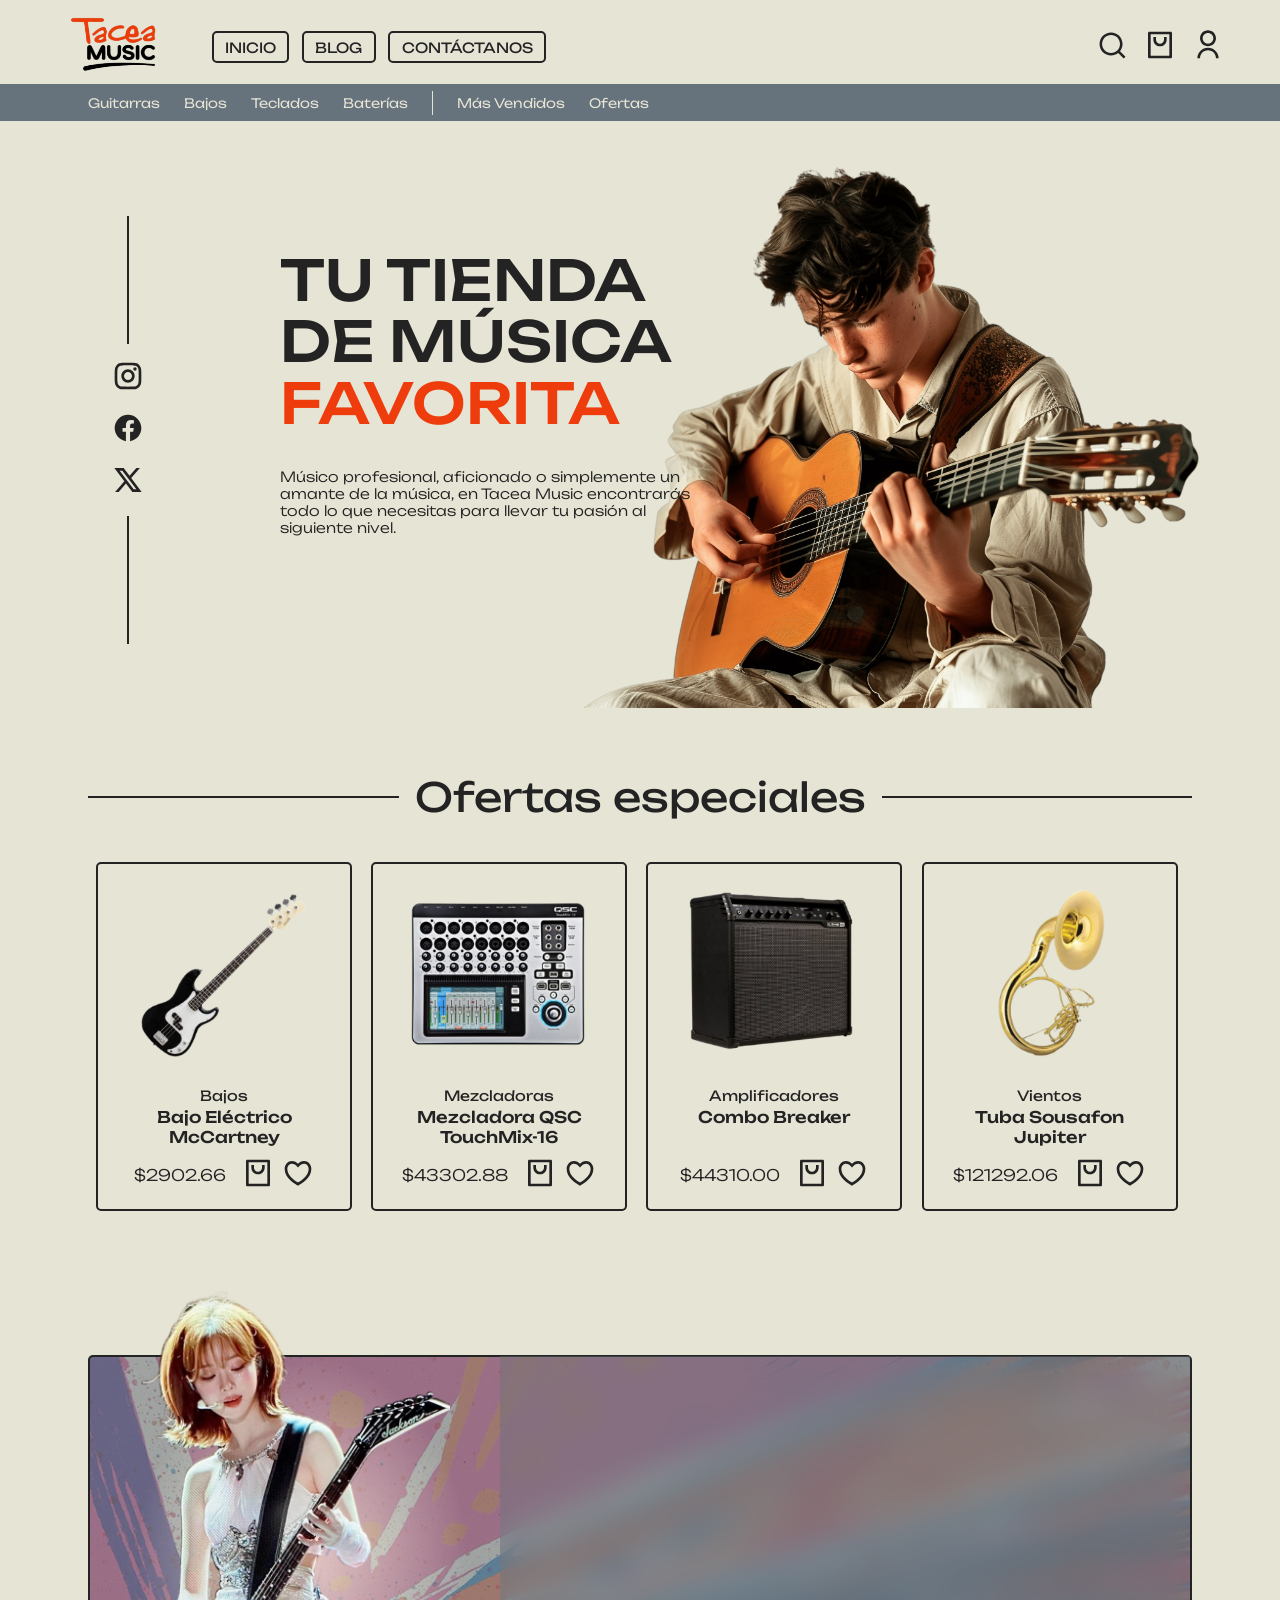
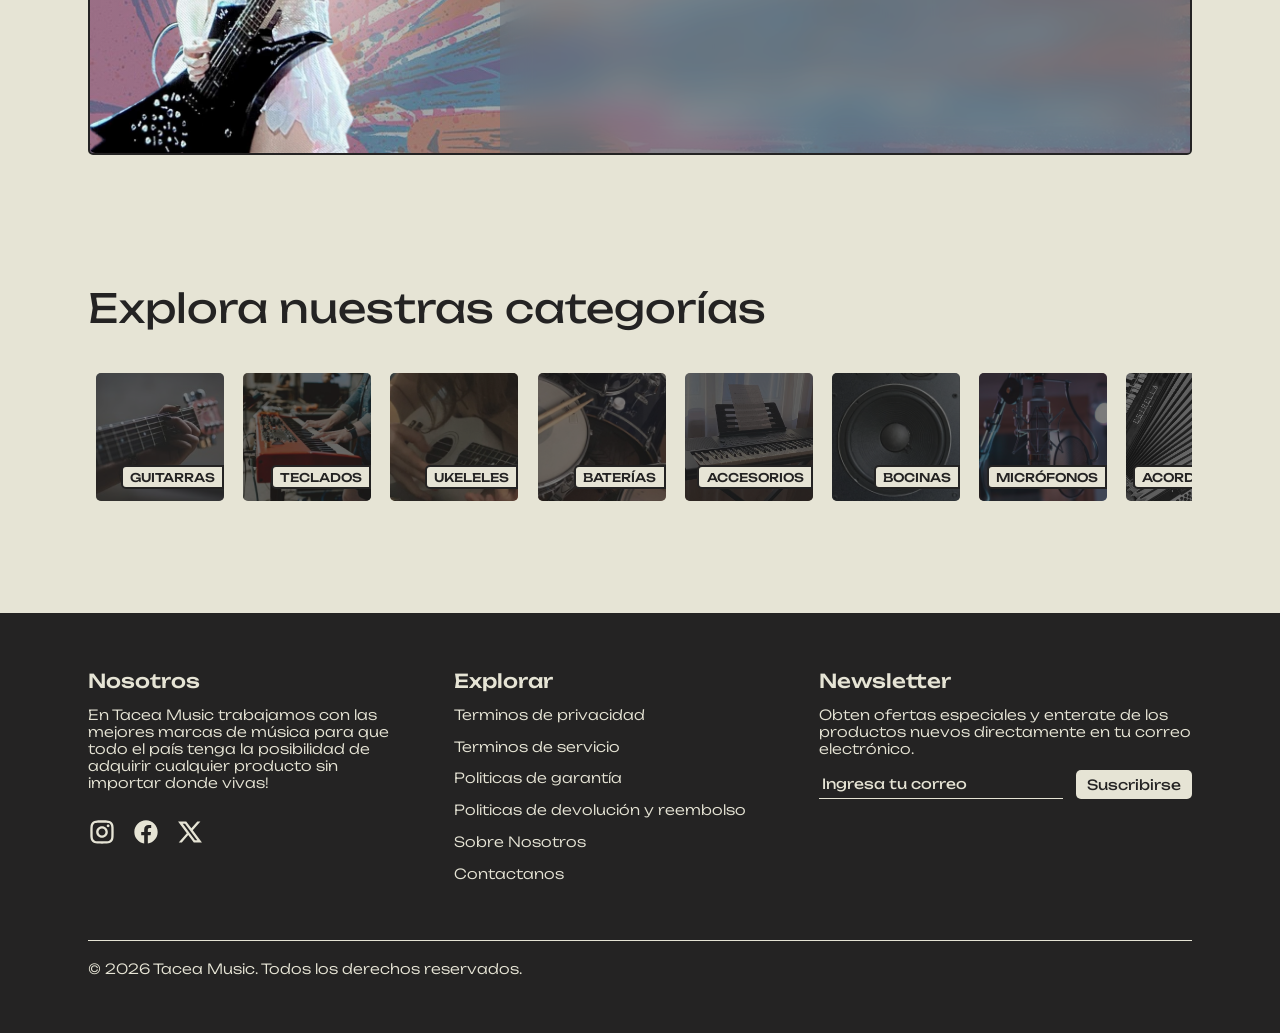
==== commit e9fe0a8d: "v0.5 - blog page v1: featured posts & all posts w/ responsive design" ====
--- a/index.html
+++ b/index.html
@@ -1,215 +1,113 @@
 <!DOCTYPE html>
 <html lang="en">
 
-<head>
+  <head>
 
-  <meta charset="UTF-8">
-  <meta name="viewport" content="width=device-width, initial-scale=1.0">
+    <meta charset="UTF-8">
+    <meta name="viewport" content="width=device-width, initial-scale=1.0">
 
-  <link href="https://fonts.googleapis.com/css2?family=Unbounded:wght@200..900&display=swap" rel="stylesheet">
-  <link rel="stylesheet" href="./assets/css/main.css">
-  <link rel="stylesheet" href="./assets/css/home.css">
+    <link href="https://fonts.googleapis.com/css2?family=Unbounded:wght@200..900&display=swap" rel="stylesheet">
+    <link rel="stylesheet" href="./assets/css/main.css">
+    <link rel="stylesheet" href="./assets/css/home.css">
 
-  <title>Tacea Music</title>
+    <script src='/assets/js/components/TaceaNavbar.js'></script>
+    <script src='/assets/js/components/TaceaFooter.js'></script>
 
-</head>
+    <title>Tacea Music</title>
 
-<body>
+  </head>
 
-  <!-- navigation menu -->
-  <header class="column">
-    <!-- top navbar -->
-    <div class="row top-navbar">
-      <div class="row">
-      <!-- hamburger menu -->
-      <button class="hamburger-btn">
-        <svg xmlns="http://www.w3.org/2000/svg" viewBox="0 0 24 24" fill="currentColor">
-          <path d="M3 4H21V6H3V4ZM3 11H21V13H3V11ZM3 18H21V20H3V18Z"></path>
-        </svg>
-      </button>
-      <!-- logo -->
-      <a href="index.html">
-        <img class="header-logo" src="./assets/img/logo_tacea.png" alt="logo Tacea Music">
-      </a>   
-        
-      </div> 
-      <!-- links -->
-      <nav class="navbar-links">
-        <ul>
-          <li><a class="btn-outline" href="index.html">INICIO</a></li>
-          <li><a class="btn-outline" href="./pages/blog.html">BLOG</a></li>
-          <li><a class="btn-outline" href="contacto.html">CONTÁCTANOS</a></li>
-        </ul>
-      </nav>
-      <!-- other actions -->
-      <div class="row navbar-actions">
-        <!-- search button -->
-        <button class="btn-icon btn-search">
+  <body>
+
+    <tacea-navbar></tacea-navbar>
+
+    <!-- banner -->
+    <section class="banner">
+      <!-- vertical socials container -->
+      <div class="column socials">
+        <div class="vertical-div"></div>
+        <a href="#">
           <svg xmlns="http://www.w3.org/2000/svg" viewBox="0 0 24 24" fill="currentColor">
-            <path d="M18.031 16.6168L22.3137 20.8995L20.8995 22.3137L16.6168 18.031C15.0769 19.263 13.124 20 11 20C6.032 20 2 15.968 2 11C2 6.032 6.032 2 11 2C15.968 2 20 6.032 20 11C20 13.124 19.263 15.0769 18.031 16.6168ZM16.0247 15.8748C17.2475 14.6146 18 12.8956 18 11C18 7.1325 14.8675 4 11 4C7.1325 4 4 7.1325 4 11C4 14.8675 7.1325 18 11 18C12.8956 18 14.6146 17.2475 15.8748 16.0247L16.0247 15.8748Z"></path>
-          </svg>
-        </button>
-        <!-- shopping bag button -->
-        <a href="login.html" class="btn-icon">
-          <svg xmlns="http://www.w3.org/2000/svg" viewBox="0 0 24 24" fill="currentColor">
-            <path d="M20.0049 22H4.00488C3.4526 22 3.00488 21.5523 3.00488 21V3C3.00488 2.44772 3.4526 2 4.00488 2H20.0049C20.5572 2 21.0049 2.44772 21.0049 3V21C21.0049 21.5523 20.5572 22 20.0049 22ZM19.0049 20V4H5.00488V20H19.0049ZM9.00488 6V8C9.00488 9.65685 10.348 11 12.0049 11C13.6617 11 15.0049 9.65685 15.0049 8V6H17.0049V8C17.0049 10.7614 14.7663 13 12.0049 13C9.24346 13 7.00488 10.7614 7.00488 8V6H9.00488Z"></path>
+            <path d="M12.001 9C10.3436 9 9.00098 10.3431 9.00098 12C9.00098 13.6573 10.3441 15 12.001 15C13.6583 15 15.001 13.6569 15.001 12C15.001 10.3427 13.6579 9 12.001 9ZM12.001 7C14.7614 7 17.001 9.2371 17.001 12C17.001 14.7605 14.7639 17 12.001 17C9.24051 17 7.00098 14.7629 7.00098 12C7.00098 9.23953 9.23808 7 12.001 7ZM18.501 6.74915C18.501 7.43926 17.9402 7.99917 17.251 7.99917C16.5609 7.99917 16.001 7.4384 16.001 6.74915C16.001 6.0599 16.5617 5.5 17.251 5.5C17.9393 5.49913 18.501 6.0599 18.501 6.74915ZM12.001 4C9.5265 4 9.12318 4.00655 7.97227 4.0578C7.18815 4.09461 6.66253 4.20007 6.17416 4.38967C5.74016 4.55799 5.42709 4.75898 5.09352 5.09255C4.75867 5.4274 4.55804 5.73963 4.3904 6.17383C4.20036 6.66332 4.09493 7.18811 4.05878 7.97115C4.00703 9.0752 4.00098 9.46105 4.00098 12C4.00098 14.4745 4.00753 14.8778 4.05877 16.0286C4.0956 16.8124 4.2012 17.3388 4.39034 17.826C4.5591 18.2606 4.7605 18.5744 5.09246 18.9064C5.42863 19.2421 5.74179 19.4434 6.17187 19.6094C6.66619 19.8005 7.19148 19.9061 7.97212 19.9422C9.07618 19.9939 9.46203 20 12.001 20C14.4755 20 14.8788 19.9934 16.0296 19.9422C16.8117 19.9055 17.3385 19.7996 17.827 19.6106C18.2604 19.4423 18.5752 19.2402 18.9074 18.9085C19.2436 18.5718 19.4445 18.2594 19.6107 17.8283C19.8013 17.3358 19.9071 16.8098 19.9432 16.0289C19.9949 14.9248 20.001 14.5389 20.001 12C20.001 9.52552 19.9944 9.12221 19.9432 7.97137C19.9064 7.18906 19.8005 6.66149 19.6113 6.17318C19.4434 5.74038 19.2417 5.42635 18.9084 5.09255C18.573 4.75715 18.2616 4.55693 17.8271 4.38942C17.338 4.19954 16.8124 4.09396 16.0298 4.05781C14.9258 4.00605 14.5399 4 12.001 4ZM12.001 2C14.7176 2 15.0568 2.01 16.1235 2.06C17.1876 2.10917 17.9135 2.2775 18.551 2.525C19.2101 2.77917 19.7668 3.1225 20.3226 3.67833C20.8776 4.23417 21.221 4.7925 21.476 5.45C21.7226 6.08667 21.891 6.81333 21.941 7.8775C21.9885 8.94417 22.001 9.28333 22.001 12C22.001 14.7167 21.991 15.0558 21.941 16.1225C21.8918 17.1867 21.7226 17.9125 21.476 18.55C21.2218 19.2092 20.8776 19.7658 20.3226 20.3217C19.7668 20.8767 19.2076 21.22 18.551 21.475C17.9135 21.7217 17.1876 21.89 16.1235 21.94C15.0568 21.9875 14.7176 22 12.001 22C9.28431 22 8.94514 21.99 7.87848 21.94C6.81431 21.8908 6.08931 21.7217 5.45098 21.475C4.79264 21.2208 4.23514 20.8767 3.67931 20.3217C3.12348 19.7658 2.78098 19.2067 2.52598 18.55C2.27848 17.9125 2.11098 17.1867 2.06098 16.1225C2.01348 15.0558 2.00098 14.7167 2.00098 12C2.00098 9.28333 2.01098 8.94417 2.06098 7.8775C2.11014 6.8125 2.27848 6.0875 2.52598 5.45C2.78014 4.79167 3.12348 4.23417 3.67931 3.67833C4.23514 3.1225 4.79348 2.78 5.45098 2.525C6.08848 2.2775 6.81348 2.11 7.87848 2.06C8.94514 2.0125 9.28431 2 12.001 2Z"></path>
           </svg>
         </a>
-        <!-- user account button -->
-        <a href="register.html" class="btn-icon">
+        <a href="#">
           <svg xmlns="http://www.w3.org/2000/svg" viewBox="0 0 24 24" fill="currentColor">
-            <path d="M4 22C4 17.5817 7.58172 14 12 14C16.4183 14 20 17.5817 20 22H18C18 18.6863 15.3137 16 12 16C8.68629 16 6 18.6863 6 22H4ZM12 13C8.685 13 6 10.315 6 7C6 3.685 8.685 1 12 1C15.315 1 18 3.685 18 7C18 10.315 15.315 13 12 13ZM12 11C14.21 11 16 9.21 16 7C16 4.79 14.21 3 12 3C9.79 3 8 4.79 8 7C8 9.21 9.79 11 12 11Z"></path>
+            <path d="M12.001 2C6.47813 2 2.00098 6.47715 2.00098 12C2.00098 16.9913 5.65783 21.1283 10.4385 21.8785V14.8906H7.89941V12H10.4385V9.79688C10.4385 7.29063 11.9314 5.90625 14.2156 5.90625C15.3097 5.90625 16.4541 6.10156 16.4541 6.10156V8.5625H15.1931C13.9509 8.5625 13.5635 9.33334 13.5635 10.1242V12H16.3369L15.8936 14.8906H13.5635V21.8785C18.3441 21.1283 22.001 16.9913 22.001 12C22.001 6.47715 17.5238 2 12.001 2Z"></path>
           </svg>
         </a>
+        <a href="#">
+          <svg xmlns="http://www.w3.org/2000/svg" viewBox="0 0 24 24" fill="currentColor">
+            <path d="M10.4883 14.651L15.25 21H22.25L14.3917 10.5223L20.9308 3H18.2808L13.1643 8.88578L8.75 3H1.75L9.26086 13.0145L2.31915 21H4.96917L10.4883 14.651ZM16.25 19L5.75 5H7.75L18.25 19H16.25Z"></path>
+          </svg>
+        </a>
+        <div class="vertical-div"></div>
       </div>
-    </div>
-    <!-- bottom links -->
-    <div class="row bottom-navbar">
-      <a href="#"><span>Guitarras</span></a>
-      <a href="#"><span>Bajos</span></a>
-      <a href="#"><span>Teclados</span></a>
-      <a href="#"><span>Baterías</span></a>
-      <div class="vertical-div"></div>
-      <a href="#"><span>Más vendidos</span></a>
-      <a href="#"><span>Ofertas</span></a>
-    </div>
-  </header>
+      <!-- heading text + img -->
+      <div class="banner-content">
+        <div class="banner-txt">
+          <h1>TU TIENDA DE MÚSICA <span class="highlight">FAVORITA</span></h1>
+          <p>
+            Músico profesional, aficionado o simplemente un amante de la música, 
+            en Tacea Music encontrarás todo lo que necesitas para llevar tu pasión al siguiente nivel.
+          </p>
+        </div>
+        <img src="./assets/img/chico_guitarra_banner.png" alt="banner image">
+      </div>
+    </section>
 
-  <!-- banner -->
-  <section class="banner">
-    <!-- vertical socials container -->
-    <div class="column socials">
-      <div class="vertical-div"></div>
-      <a href="#">
-        <svg xmlns="http://www.w3.org/2000/svg" viewBox="0 0 24 24" fill="currentColor">
-          <path d="M12.001 9C10.3436 9 9.00098 10.3431 9.00098 12C9.00098 13.6573 10.3441 15 12.001 15C13.6583 15 15.001 13.6569 15.001 12C15.001 10.3427 13.6579 9 12.001 9ZM12.001 7C14.7614 7 17.001 9.2371 17.001 12C17.001 14.7605 14.7639 17 12.001 17C9.24051 17 7.00098 14.7629 7.00098 12C7.00098 9.23953 9.23808 7 12.001 7ZM18.501 6.74915C18.501 7.43926 17.9402 7.99917 17.251 7.99917C16.5609 7.99917 16.001 7.4384 16.001 6.74915C16.001 6.0599 16.5617 5.5 17.251 5.5C17.9393 5.49913 18.501 6.0599 18.501 6.74915ZM12.001 4C9.5265 4 9.12318 4.00655 7.97227 4.0578C7.18815 4.09461 6.66253 4.20007 6.17416 4.38967C5.74016 4.55799 5.42709 4.75898 5.09352 5.09255C4.75867 5.4274 4.55804 5.73963 4.3904 6.17383C4.20036 6.66332 4.09493 7.18811 4.05878 7.97115C4.00703 9.0752 4.00098 9.46105 4.00098 12C4.00098 14.4745 4.00753 14.8778 4.05877 16.0286C4.0956 16.8124 4.2012 17.3388 4.39034 17.826C4.5591 18.2606 4.7605 18.5744 5.09246 18.9064C5.42863 19.2421 5.74179 19.4434 6.17187 19.6094C6.66619 19.8005 7.19148 19.9061 7.97212 19.9422C9.07618 19.9939 9.46203 20 12.001 20C14.4755 20 14.8788 19.9934 16.0296 19.9422C16.8117 19.9055 17.3385 19.7996 17.827 19.6106C18.2604 19.4423 18.5752 19.2402 18.9074 18.9085C19.2436 18.5718 19.4445 18.2594 19.6107 17.8283C19.8013 17.3358 19.9071 16.8098 19.9432 16.0289C19.9949 14.9248 20.001 14.5389 20.001 12C20.001 9.52552 19.9944 9.12221 19.9432 7.97137C19.9064 7.18906 19.8005 6.66149 19.6113 6.17318C19.4434 5.74038 19.2417 5.42635 18.9084 5.09255C18.573 4.75715 18.2616 4.55693 17.8271 4.38942C17.338 4.19954 16.8124 4.09396 16.0298 4.05781C14.9258 4.00605 14.5399 4 12.001 4ZM12.001 2C14.7176 2 15.0568 2.01 16.1235 2.06C17.1876 2.10917 17.9135 2.2775 18.551 2.525C19.2101 2.77917 19.7668 3.1225 20.3226 3.67833C20.8776 4.23417 21.221 4.7925 21.476 5.45C21.7226 6.08667 21.891 6.81333 21.941 7.8775C21.9885 8.94417 22.001 9.28333 22.001 12C22.001 14.7167 21.991 15.0558 21.941 16.1225C21.8918 17.1867 21.7226 17.9125 21.476 18.55C21.2218 19.2092 20.8776 19.7658 20.3226 20.3217C19.7668 20.8767 19.2076 21.22 18.551 21.475C17.9135 21.7217 17.1876 21.89 16.1235 21.94C15.0568 21.9875 14.7176 22 12.001 22C9.28431 22 8.94514 21.99 7.87848 21.94C6.81431 21.8908 6.08931 21.7217 5.45098 21.475C4.79264 21.2208 4.23514 20.8767 3.67931 20.3217C3.12348 19.7658 2.78098 19.2067 2.52598 18.55C2.27848 17.9125 2.11098 17.1867 2.06098 16.1225C2.01348 15.0558 2.00098 14.7167 2.00098 12C2.00098 9.28333 2.01098 8.94417 2.06098 7.8775C2.11014 6.8125 2.27848 6.0875 2.52598 5.45C2.78014 4.79167 3.12348 4.23417 3.67931 3.67833C4.23514 3.1225 4.79348 2.78 5.45098 2.525C6.08848 2.2775 6.81348 2.11 7.87848 2.06C8.94514 2.0125 9.28431 2 12.001 2Z"></path>
-        </svg>
-      </a>
-      <a href="#">
-        <svg xmlns="http://www.w3.org/2000/svg" viewBox="0 0 24 24" fill="currentColor">
-          <path d="M12.001 2C6.47813 2 2.00098 6.47715 2.00098 12C2.00098 16.9913 5.65783 21.1283 10.4385 21.8785V14.8906H7.89941V12H10.4385V9.79688C10.4385 7.29063 11.9314 5.90625 14.2156 5.90625C15.3097 5.90625 16.4541 6.10156 16.4541 6.10156V8.5625H15.1931C13.9509 8.5625 13.5635 9.33334 13.5635 10.1242V12H16.3369L15.8936 14.8906H13.5635V21.8785C18.3441 21.1283 22.001 16.9913 22.001 12C22.001 6.47715 17.5238 2 12.001 2Z"></path>
-        </svg>
-      </a>
-      <a href="#">
-        <svg xmlns="http://www.w3.org/2000/svg" viewBox="0 0 24 24" fill="currentColor">
-          <path d="M10.4883 14.651L15.25 21H22.25L14.3917 10.5223L20.9308 3H18.2808L13.1643 8.88578L8.75 3H1.75L9.26086 13.0145L2.31915 21H4.96917L10.4883 14.651ZM16.25 19L5.75 5H7.75L18.25 19H16.25Z"></path>
-        </svg>
-      </a>
-      <div class="vertical-div"></div>
-    </div>
-    <!-- heading text + img -->
-    <div class="banner-content">
-      <div class="banner-txt">
-        <h1>TU TIENDA DE MÚSICA <span class="highlight">FAVORITA</span></h1>
-        <p>
-          Músico profesional, aficionado o simplemente un amante de la música, 
-          en Tacea Music encontrarás todo lo que necesitas para llevar tu pasión al siguiente nivel.
-        </p>
+    <!-- special offers section -->
+    <section class="section special-offers">
+      <div class="row">
+        <div class="horizontal-div"></div>
+        <h2>Ofertas especiales</h2>
+        <div class="horizontal-div"></div>
       </div>
-      <img src="./assets/img/chico_guitarra_banner.png" alt="banner image">
-    </div>
-  </section>
+      <div class="carousel-row" id="special_offers_carousel"></div>
+    </section>
 
-  <!-- special offers section -->
-  <section class="section special-offers">
-    <div class="row">
-      <div class="horizontal-div"></div>
-      <h2>Ofertas especiales</h2>
-      <div class="horizontal-div"></div>
-    </div>
-    <div class="carousel-row" id="special_offers_carousel"></div>
-  </section>
-
-  <!-- get their style section -->
-  <section class="section">
-    <div class="get-their-style">
-      <div class="img-container">
-        <img src="./assets/img/get_her_style.png" alt="get their style image">
-      </div>
-      <div class="text-container">
-        <h2>#GetTheirStyle</h2>
-        <p>Nuestro producto destacado del momento es la guitarra eléctrica Pro Series Signature Jeff Loomis Kelly Ash de la marca Jackson. 
-          Sigue los pasos de Winter de AESPA y hazte con una de estas increíbles guitarras.
-        </p>
-        <h1>$299.99</h1>
-        <div class="row">
-          <a class="btn-primary" href="artistas.html">
-              <span>VER PRODUCTO</span>
-          </a>
-          <a class="btn-primary" href="artistas.html">
-            <svg xmlns="http://www.w3.org/2000/svg" viewBox="0 0 24 24" fill="currentColor">
-              <path d="M20.0049 22H4.00488C3.4526 22 3.00488 21.5523 3.00488 21V3C3.00488 2.44772 3.4526 2 4.00488 2H20.0049C20.5572 2 21.0049 2.44772 21.0049 3V21C21.0049 21.5523 20.5572 22 20.0049 22ZM19.0049 20V4H5.00488V20H19.0049ZM9.00488 6V8C9.00488 9.65685 10.348 11 12.0049 11C13.6617 11 15.0049 9.65685 15.0049 8V6H17.0049V8C17.0049 10.7614 14.7663 13 12.0049 13C9.24346 13 7.00488 10.7614 7.00488 8V6H9.00488Z"></path>
-            </svg>
-          </a>
-          <a class="btn-primary" href="artistas.html">
-            <svg xmlns="http://www.w3.org/2000/svg" viewBox="0 0 24 24" fill="currentColor">
-              <path d="M16.5 3C19.5376 3 22 5.5 22 9C22 16 14.5 20 12 21.5C9.5 20 2 16 2 9C2 5.5 4.5 3 7.5 3C9.35997 3 11 4 12 5C13 4 14.64 3 16.5 3ZM12.9339 18.6038C13.8155 18.0485 14.61 17.4955 15.3549 16.9029C18.3337 14.533 20 11.9435 20 9C20 6.64076 18.463 5 16.5 5C15.4241 5 14.2593 5.56911 13.4142 6.41421L12 7.82843L10.5858 6.41421C9.74068 5.56911 8.5759 5 7.5 5C5.55906 5 4 6.6565 4 9C4 11.9435 5.66627 14.533 8.64514 16.9029C9.39 17.4955 10.1845 18.0485 11.0661 18.6038C11.3646 18.7919 11.6611 18.9729 12 19.1752C12.3389 18.9729 12.6354 18.7919 12.9339 18.6038Z"></path>
-            </svg>
-          </a>
+    <!-- get their style section -->
+    <section class="section">
+      <div class="get-their-style">
+        <div class="img-container">
+          <img src="./assets/img/get_her_style.png" alt="get their style image">
+        </div>
+        <div class="text-container">
+          <h2>#GetTheirStyle</h2>
+          <p>Nuestro producto destacado del momento es la guitarra eléctrica Pro Series Signature Jeff Loomis Kelly Ash de la marca Jackson. 
+            Sigue los pasos de Winter de AESPA y hazte con una de estas increíbles guitarras.
+          </p>
+          <h1>$299.99</h1>
+          <div class="row">
+            <a class="btn-primary" href="artistas.html">
+                <span>VER PRODUCTO</span>
+            </a>
+            <a class="btn-primary" href="artistas.html">
+              <svg xmlns="http://www.w3.org/2000/svg" viewBox="0 0 24 24" fill="currentColor">
+                <path d="M20.0049 22H4.00488C3.4526 22 3.00488 21.5523 3.00488 21V3C3.00488 2.44772 3.4526 2 4.00488 2H20.0049C20.5572 2 21.0049 2.44772 21.0049 3V21C21.0049 21.5523 20.5572 22 20.0049 22ZM19.0049 20V4H5.00488V20H19.0049ZM9.00488 6V8C9.00488 9.65685 10.348 11 12.0049 11C13.6617 11 15.0049 9.65685 15.0049 8V6H17.0049V8C17.0049 10.7614 14.7663 13 12.0049 13C9.24346 13 7.00488 10.7614 7.00488 8V6H9.00488Z"></path>
+              </svg>
+            </a>
+            <a class="btn-primary" href="artistas.html">
+              <svg xmlns="http://www.w3.org/2000/svg" viewBox="0 0 24 24" fill="currentColor">
+                <path d="M16.5 3C19.5376 3 22 5.5 22 9C22 16 14.5 20 12 21.5C9.5 20 2 16 2 9C2 5.5 4.5 3 7.5 3C9.35997 3 11 4 12 5C13 4 14.64 3 16.5 3ZM12.9339 18.6038C13.8155 18.0485 14.61 17.4955 15.3549 16.9029C18.3337 14.533 20 11.9435 20 9C20 6.64076 18.463 5 16.5 5C15.4241 5 14.2593 5.56911 13.4142 6.41421L12 7.82843L10.5858 6.41421C9.74068 5.56911 8.5759 5 7.5 5C5.55906 5 4 6.6565 4 9C4 11.9435 5.66627 14.533 8.64514 16.9029C9.39 17.4955 10.1845 18.0485 11.0661 18.6038C11.3646 18.7919 11.6611 18.9729 12 19.1752C12.3389 18.9729 12.6354 18.7919 12.9339 18.6038Z"></path>
+              </svg>
+            </a>
+          </div>
         </div>
       </div>
-    </div>
-  </section>
+    </section>
 
-  <!-- category selector section -->
-  <section class="section category-selector">
-    <h2>Explora nuestras categorías</h2>
-    <div class="carousel-row" id="categories_carousel"></div>
-  </section>
+    <!-- category selector section -->
+    <section class="section category-selector">
+      <h2>Explora nuestras categorías</h2>
+      <div class="carousel-row" id="categories_carousel"></div>
+    </section>
 
-  <!-- footer -->
-  <footer>
-    <div class="footer-grid">
-      <!-- about us -->
-      <div class="column footer-column">
-        <h3>Nosotros</h3>
-        <p>En Tacea Music trabajamos con las mejores marcas de música para que todo el país tenga la posibilidad de adquirir cualquier producto sin importar donde vivas!</p>
-        <div class="row">
-          <a href="#">
-            <svg xmlns="http://www.w3.org/2000/svg" viewBox="0 0 24 24" fill="currentColor">
-              <path d="M12.001 9C10.3436 9 9.00098 10.3431 9.00098 12C9.00098 13.6573 10.3441 15 12.001 15C13.6583 15 15.001 13.6569 15.001 12C15.001 10.3427 13.6579 9 12.001 9ZM12.001 7C14.7614 7 17.001 9.2371 17.001 12C17.001 14.7605 14.7639 17 12.001 17C9.24051 17 7.00098 14.7629 7.00098 12C7.00098 9.23953 9.23808 7 12.001 7ZM18.501 6.74915C18.501 7.43926 17.9402 7.99917 17.251 7.99917C16.5609 7.99917 16.001 7.4384 16.001 6.74915C16.001 6.0599 16.5617 5.5 17.251 5.5C17.9393 5.49913 18.501 6.0599 18.501 6.74915ZM12.001 4C9.5265 4 9.12318 4.00655 7.97227 4.0578C7.18815 4.09461 6.66253 4.20007 6.17416 4.38967C5.74016 4.55799 5.42709 4.75898 5.09352 5.09255C4.75867 5.4274 4.55804 5.73963 4.3904 6.17383C4.20036 6.66332 4.09493 7.18811 4.05878 7.97115C4.00703 9.0752 4.00098 9.46105 4.00098 12C4.00098 14.4745 4.00753 14.8778 4.05877 16.0286C4.0956 16.8124 4.2012 17.3388 4.39034 17.826C4.5591 18.2606 4.7605 18.5744 5.09246 18.9064C5.42863 19.2421 5.74179 19.4434 6.17187 19.6094C6.66619 19.8005 7.19148 19.9061 7.97212 19.9422C9.07618 19.9939 9.46203 20 12.001 20C14.4755 20 14.8788 19.9934 16.0296 19.9422C16.8117 19.9055 17.3385 19.7996 17.827 19.6106C18.2604 19.4423 18.5752 19.2402 18.9074 18.9085C19.2436 18.5718 19.4445 18.2594 19.6107 17.8283C19.8013 17.3358 19.9071 16.8098 19.9432 16.0289C19.9949 14.9248 20.001 14.5389 20.001 12C20.001 9.52552 19.9944 9.12221 19.9432 7.97137C19.9064 7.18906 19.8005 6.66149 19.6113 6.17318C19.4434 5.74038 19.2417 5.42635 18.9084 5.09255C18.573 4.75715 18.2616 4.55693 17.8271 4.38942C17.338 4.19954 16.8124 4.09396 16.0298 4.05781C14.9258 4.00605 14.5399 4 12.001 4ZM12.001 2C14.7176 2 15.0568 2.01 16.1235 2.06C17.1876 2.10917 17.9135 2.2775 18.551 2.525C19.2101 2.77917 19.7668 3.1225 20.3226 3.67833C20.8776 4.23417 21.221 4.7925 21.476 5.45C21.7226 6.08667 21.891 6.81333 21.941 7.8775C21.9885 8.94417 22.001 9.28333 22.001 12C22.001 14.7167 21.991 15.0558 21.941 16.1225C21.8918 17.1867 21.7226 17.9125 21.476 18.55C21.2218 19.2092 20.8776 19.7658 20.3226 20.3217C19.7668 20.8767 19.2076 21.22 18.551 21.475C17.9135 21.7217 17.1876 21.89 16.1235 21.94C15.0568 21.9875 14.7176 22 12.001 22C9.28431 22 8.94514 21.99 7.87848 21.94C6.81431 21.8908 6.08931 21.7217 5.45098 21.475C4.79264 21.2208 4.23514 20.8767 3.67931 20.3217C3.12348 19.7658 2.78098 19.2067 2.52598 18.55C2.27848 17.9125 2.11098 17.1867 2.06098 16.1225C2.01348 15.0558 2.00098 14.7167 2.00098 12C2.00098 9.28333 2.01098 8.94417 2.06098 7.8775C2.11014 6.8125 2.27848 6.0875 2.52598 5.45C2.78014 4.79167 3.12348 4.23417 3.67931 3.67833C4.23514 3.1225 4.79348 2.78 5.45098 2.525C6.08848 2.2775 6.81348 2.11 7.87848 2.06C8.94514 2.0125 9.28431 2 12.001 2Z"></path>
-            </svg>
-          </a>
-          <a href="#">
-            <svg xmlns="http://www.w3.org/2000/svg" viewBox="0 0 24 24" fill="currentColor">
-              <path d="M12.001 2C6.47813 2 2.00098 6.47715 2.00098 12C2.00098 16.9913 5.65783 21.1283 10.4385 21.8785V14.8906H7.89941V12H10.4385V9.79688C10.4385 7.29063 11.9314 5.90625 14.2156 5.90625C15.3097 5.90625 16.4541 6.10156 16.4541 6.10156V8.5625H15.1931C13.9509 8.5625 13.5635 9.33334 13.5635 10.1242V12H16.3369L15.8936 14.8906H13.5635V21.8785C18.3441 21.1283 22.001 16.9913 22.001 12C22.001 6.47715 17.5238 2 12.001 2Z"></path>
-            </svg>
-          </a>
-          <a href="#">
-            <svg xmlns="http://www.w3.org/2000/svg" viewBox="0 0 24 24" fill="currentColor">
-              <path d="M10.4883 14.651L15.25 21H22.25L14.3917 10.5223L20.9308 3H18.2808L13.1643 8.88578L8.75 3H1.75L9.26086 13.0145L2.31915 21H4.96917L10.4883 14.651ZM16.25 19L5.75 5H7.75L18.25 19H16.25Z"></path>
-            </svg>
-          </a>
-        </div>
-      </div>
-      <!-- important links -->
-      <div class="column footer-column">
-        <h3>Explorar</h3>
-        <a href="#">Terminos de privacidad</a>
-        <a href="#">Terminos de servicio</a>
-        <a href="#">Politicas de garantía</a>
-        <a href="#">Politicas de devolución y reembolso</a>
-        <a href="#">Sobre Nosotros</a>
-        <a href="contactanos.html">Contactanos</a>
-      </div>
-      <!-- newsletter -->
-      <div class="column footer-column">
-        <h3>Newsletter</h3>
-        <p>Obten ofertas especiales y enterate de los productos nuevos directamente en tu correo electrónico.</p>
-        <form class="newsletter-form">
-          <input type="email" placeholder="Ingresa tu correo" required>
-          <button class="btn-secondary" type="submit">Suscribirse</button>
-        </form>
-      </div>
-    </div>
-    <!-- copyright -->
-    <div class="column footer-column footer-bottom">
-      <p>&copy; 2026 Tacea Music. Todos los derechos reservados.</p>
-    </div>
-  </footer>
+    <!-- footer -->
+    <tacea-footer></tacea-footer>
 
-  <script src="./assets/js/home.js"></script>
-  
-</body>
+    <script src="./assets/js/home.js"></script>
+    
+  </body>
 
 </html>
--- a/assets/css/main.css
+++ b/assets/css/main.css
@@ -7,14 +7,15 @@
   --light: #fff;
   --dark: #242323;
   /* opac colors */
-  --trueorange-opac: rgba(238, 60, 12, 0.4);
+  --trueorange-40: rgba(238, 60, 12, 0.4);
   --steel-opac: rgba(102, 114, 124, 0.6);
   --steel-40: rgba(102, 114, 124, 0.4);
   --hueso-opac: rgba(230, 228, 213, 0.8);
   --light-opac: rgba(255, 255, 255, 0.8);
   --dark-opac: rgba(36, 35, 35, 0.6);
+  --dark-40: rgba(36, 35, 35, 0.4);
   /* gradientes */
-  --gradient-hueso-steel: linear-gradient(to right, var(--hueso-opac), var(--steel-opac));
+  --gradient-hueso-steel: linear-gradient(to left, var(--hueso-opac), var(--steel-opac));
   --radial-gradient-hueso-steel: radial-gradient(15% 50% at 19.3% 50.14%, var(--hueso-opac) 0%, var(--steel-opac) 100%);
   --radial-center-gradient: radial-gradient(50% 50% at center, var(--hueso-opac) 0%, var(--steel-opac) 100%);
 }
@@ -22,6 +23,12 @@
 /* global styles */
 * {
   box-sizing: border-box;
+}
+::selection {
+  background: var(--trueorange);
+}
+::-moz-selection {
+  background: var(--trueorange);
 }
 body {
   display: flex;
@@ -55,13 +62,21 @@
   transition: all 0.3s ease;
 }
 h2 {
+  color: var(--dark);
   font-size: 2.5em;
   font-weight: 400;
   margin: 0;
   transition: all 0.3s ease;
 }
+h3 {
+  font-size: 1.2em;
+  font-weight: 400;
+  margin: 0;
+  transition: all 0.3s ease;
+}
 p {
   margin: 0;
+  font-weight: 300;
   font-size: 14px;
 }
 
@@ -260,36 +275,35 @@
   align-items: center;
   padding: 0.4em 0.7em;
 
-  background-color: var(--dark);
+  background-color: var(--trueorange);
   border: 2px solid var(--dark);
   border-radius: 5px;
   
   font-size: 16px;
   cursor: pointer;
-  transition: all 0.3s ease;
 }
 .btn-primary span, 
 .btn-primary svg {
   position: relative;
   z-index: 1;
   color: var(--dark);
-  transition: color 0.3s ease;
+  transition: color 0.2s ease;
 }
 
 .btn-primary:hover span, 
 .btn-primary:hover svg {
   color: var(--light);
 }
-.btn-primary::after {
+.btn-primary::before {
   content: "";
   position: absolute;
-  inset: 0;
-  width: 0%;
-  background-color: var(--trueorange);
-  transition: all 0.3s ease;
-}
-.btn-primary:hover::after {
-  width: 100%;
+  top: 0; left: 0; right: 0;
+  height: 100%; width: 100%;
+  background-color: var(--hueso);
+  transition: all 0.2s ease;
+}
+.btn-primary:hover::before {
+  height: 0%;
 }
 .btn-secondary {
   background-color: var(--hueso);
@@ -373,6 +387,10 @@
   margin: 0;
   margin-right: 0.5em;
 }
+.product-card:hover {
+  background: var(--steel-40);
+  transform: scale(1.02);
+}
 .product-card .product-category:hover {
   color: var(--trueorange);
   scale: 1.02;
@@ -405,6 +423,12 @@
   h2 {
     font-size: 2em;
   }
+  h3 {
+    font-size: 1em;
+  }
+  p {
+    font-size: 12px;
+  }
   .footer-grid {
     grid-template-columns: 1fr;
   }
@@ -434,6 +458,9 @@
   h2 {
     font-size: 1.6em;
   }
+  h3 {
+    font-size: 0.8em;
+  }
 }
 @media (max-width: 448px) {
   header .top-navbar, .bottom-navbar {
--- a/assets/css/home.css
+++ b/assets/css/home.css
@@ -4,6 +4,7 @@
   display: flex;
   justify-content: space-between;
   align-items: start;
+  overflow: hidden;
   gap: 5em;
   margin-top: 3.5em;
   padding: 4em 3.5em;
@@ -169,6 +170,9 @@
   gap: 1em;
   transition: all 0.3s ease;
 }
+.get-their-style .text-container h2 {
+  color: var(--hueso);
+}
 .get-their-style .text-container p {
   margin: 0;
 }
@@ -176,7 +180,6 @@
   gap: 0.6em;
 }
 .get-their-style .text-container .btn-primary {
-  background-color: var(--hueso);
   height: 100%;
 }
 
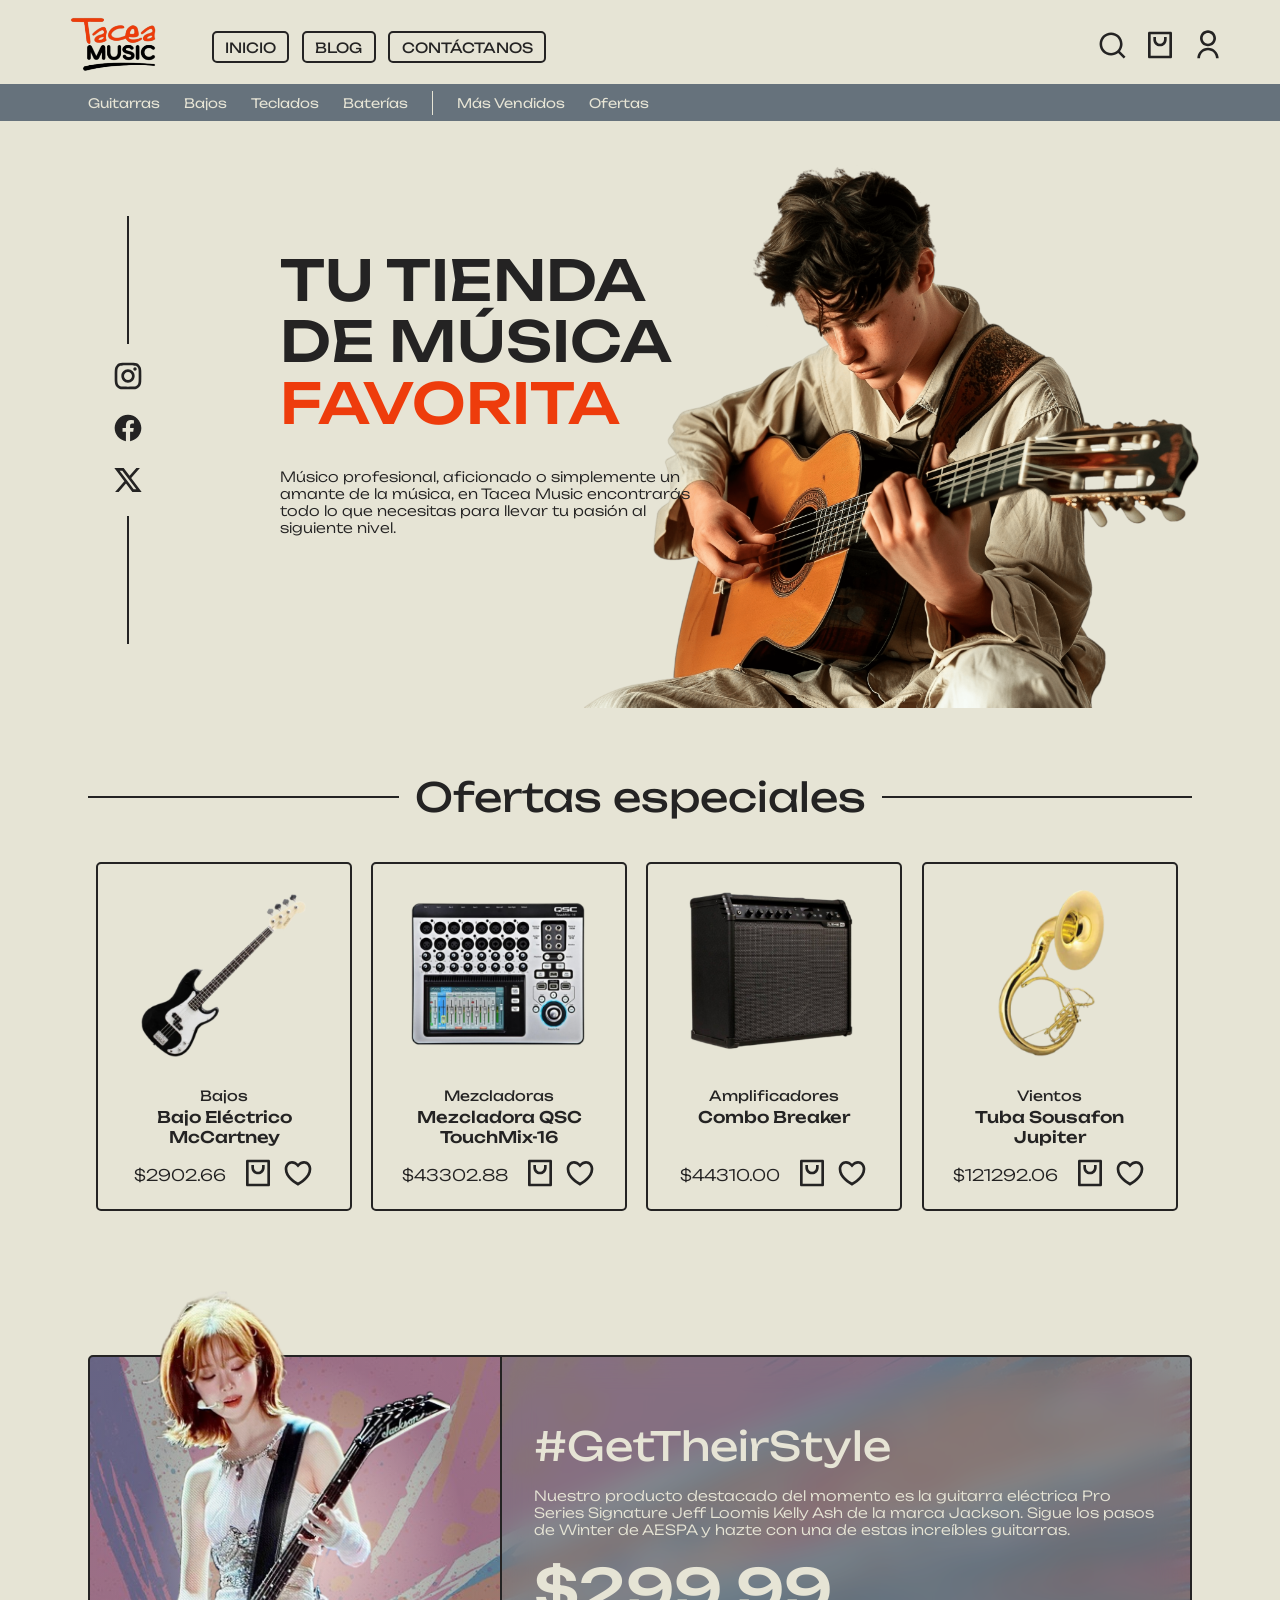
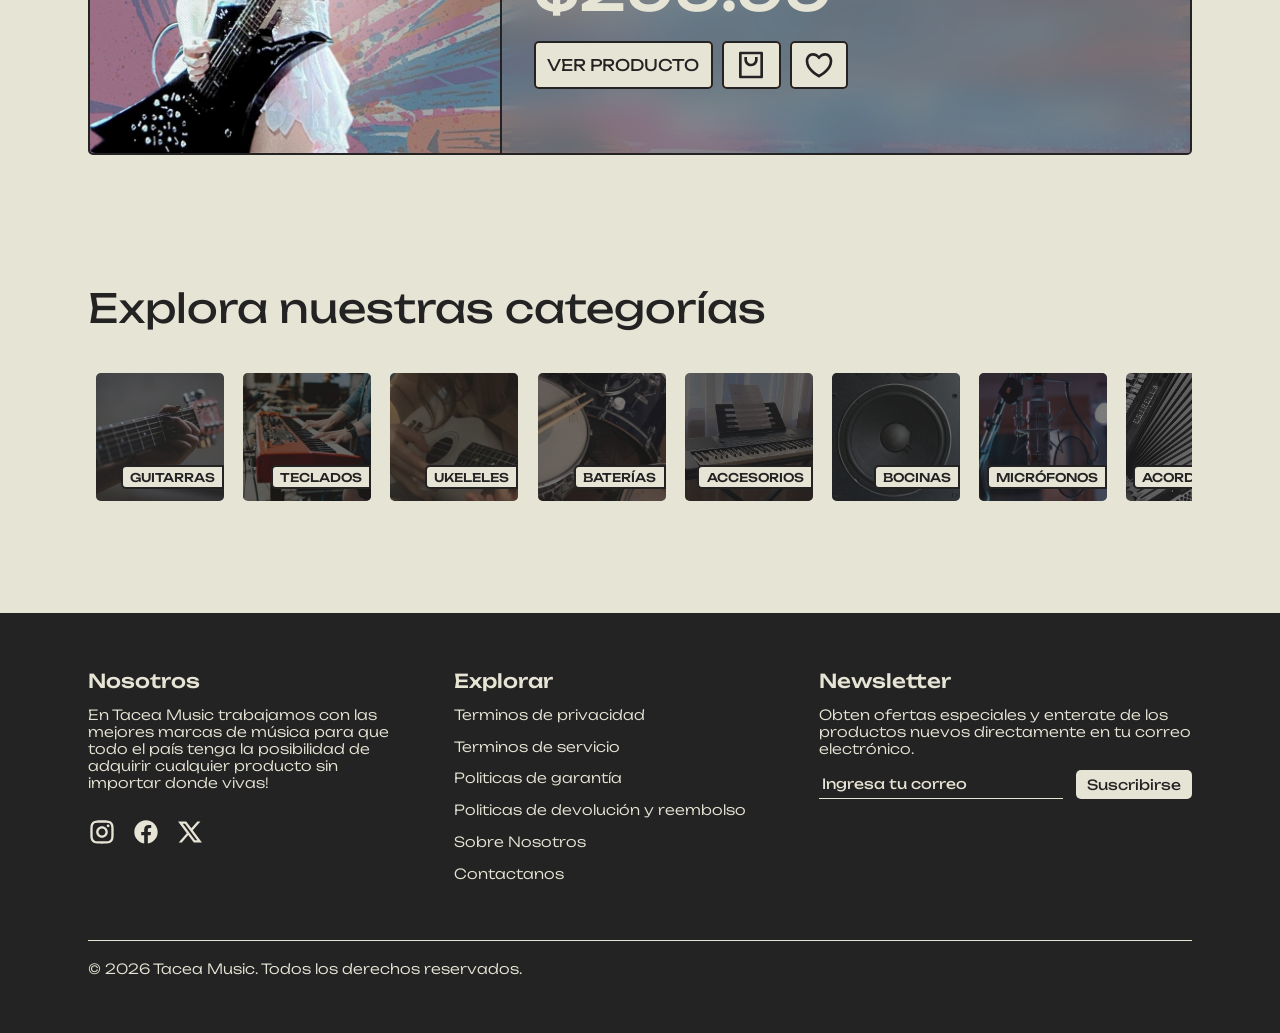
==== commit 387ea11a: "v0.55 - path in index.html for navbar & footer components fixed" ====
--- a/index.html
+++ b/index.html
@@ -10,8 +10,8 @@
     <link rel="stylesheet" href="./assets/css/main.css">
     <link rel="stylesheet" href="./assets/css/home.css">
 
-    <script src='/assets/js/components/TaceaNavbar.js'></script>
-    <script src='/assets/js/components/TaceaFooter.js'></script>
+    <script src='./assets/js/components/TaceaNavbar.js'></script>
+    <script src='./assets/js/components/TaceaFooter.js'></script>
 
     <title>Tacea Music</title>
 
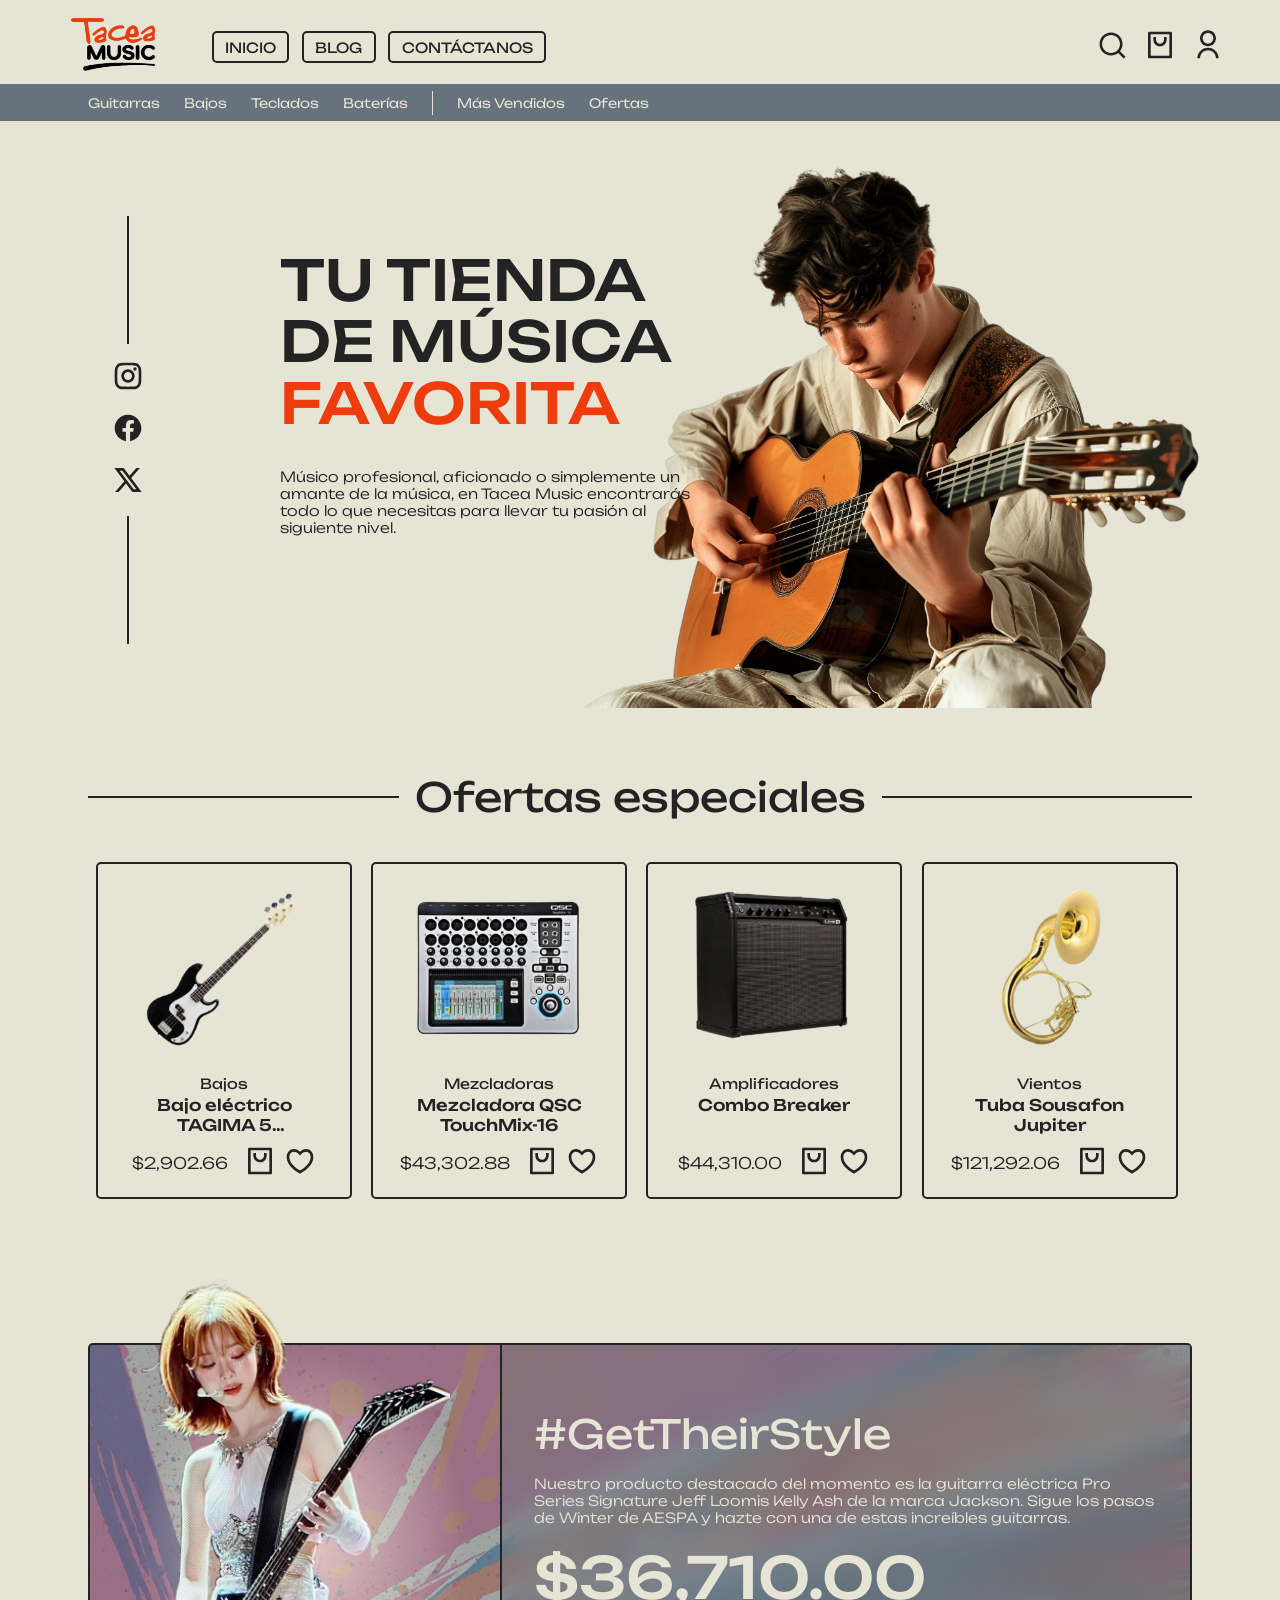
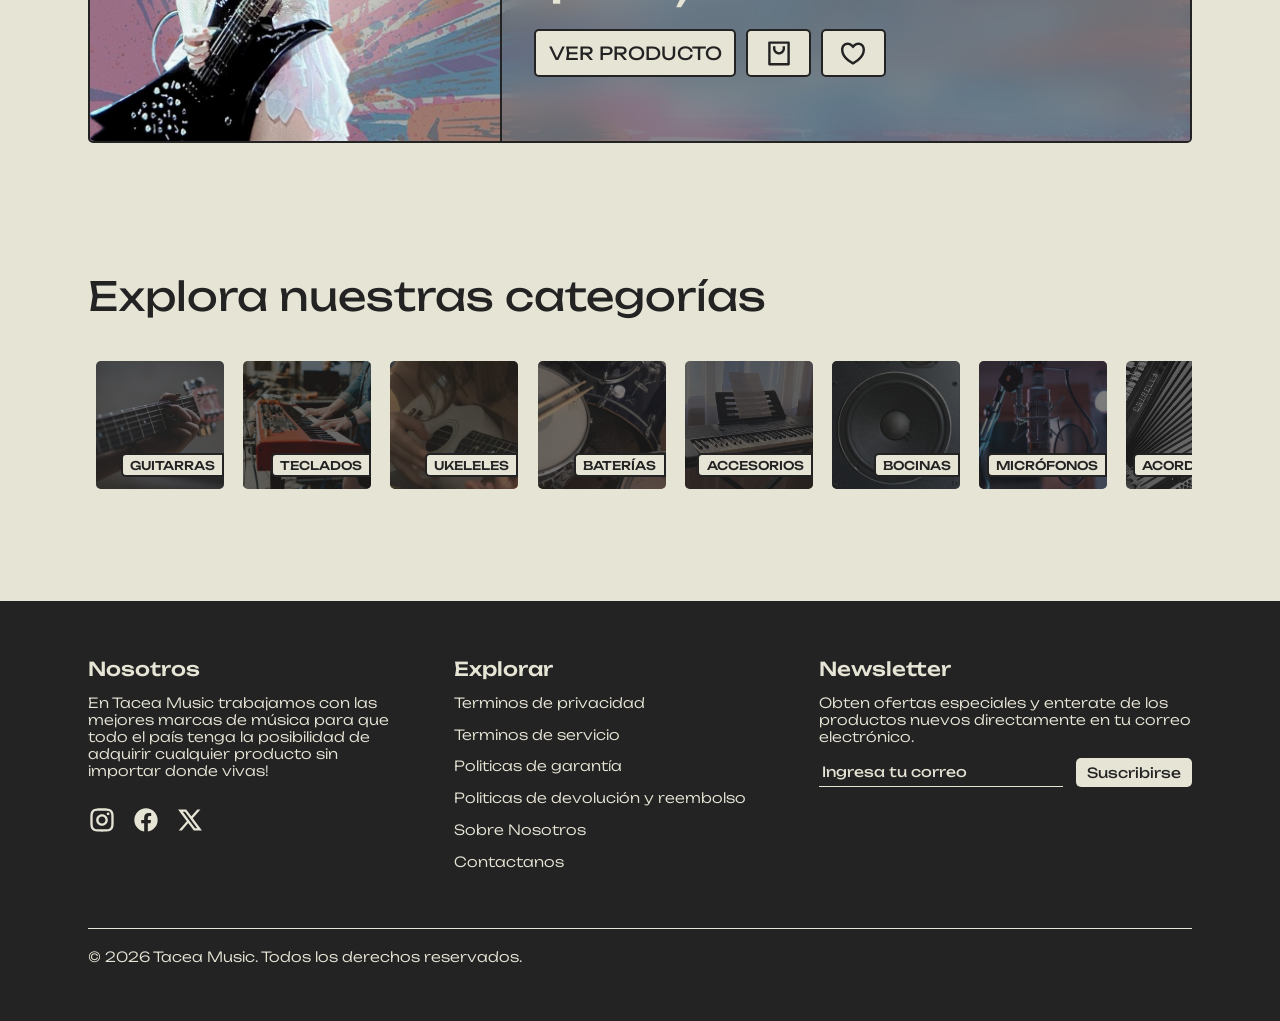
==== commit dd6fac21: "v0.7 - see product page, product reviews, new components for post and product cards" ====
--- a/index.html
+++ b/index.html
@@ -12,6 +12,7 @@
 
     <script src='./assets/js/components/TaceaNavbar.js'></script>
     <script src='./assets/js/components/TaceaFooter.js'></script>
+    <script src="./assets/js/components/ProductCard.js"></script>
 
     <title>Tacea Music</title>
 
@@ -77,9 +78,9 @@
           <p>Nuestro producto destacado del momento es la guitarra eléctrica Pro Series Signature Jeff Loomis Kelly Ash de la marca Jackson. 
             Sigue los pasos de Winter de AESPA y hazte con una de estas increíbles guitarras.
           </p>
-          <h1>$299.99</h1>
+          <h1 id="featured-product-price"></h1>
           <div class="row">
-            <a class="btn-primary" href="artistas.html">
+            <a class="btn-primary" id="featured-product-link" href="/pages/product.html?id=">
                 <span>VER PRODUCTO</span>
             </a>
             <a class="btn-primary" href="artistas.html">
--- a/assets/css/main.css
+++ b/assets/css/main.css
@@ -10,6 +10,7 @@
   --trueorange-40: rgba(238, 60, 12, 0.4);
   --steel-opac: rgba(102, 114, 124, 0.6);
   --steel-40: rgba(102, 114, 124, 0.4);
+  --steel-20: rgba(102, 114, 124, 0.2);
   --hueso-opac: rgba(230, 228, 213, 0.8);
   --light-opac: rgba(255, 255, 255, 0.8);
   --dark-opac: rgba(36, 35, 35, 0.6);
@@ -79,6 +80,9 @@
   font-weight: 300;
   font-size: 14px;
 }
+.bold {
+  font-weight: 500 !important;
+}
 
 /* flex directions */
 .row {
@@ -94,6 +98,9 @@
 }
 
 /* general div styles */
+.row h2 {
+  flex-shrink: 0;
+}
 .section {
   display: flex;
   flex-direction: column;
@@ -269,18 +276,25 @@
 
 /* buttons */
 .btn-primary {
+  height: 2.6em;
   position: relative;
   overflow: hidden;
-  display: flex;
+
+  display: flex;
+  justify-content: center;
   align-items: center;
+  gap: 0.5em;
   padding: 0.4em 0.7em;
 
-  background-color: var(--trueorange);
+  background-color: var(--hueso);
   border: 2px solid var(--dark);
   border-radius: 5px;
   
-  font-size: 16px;
+  font-size: 18px;
   cursor: pointer;
+}
+.btn-primary svg {
+  height: 1.6em;
 }
 .btn-primary span, 
 .btn-primary svg {
@@ -298,12 +312,12 @@
   content: "";
   position: absolute;
   top: 0; left: 0; right: 0;
-  height: 100%; width: 100%;
-  background-color: var(--hueso);
+  height: 0%; width: 100%;
+  background-color: var(--trueorange);
   transition: all 0.2s ease;
 }
 .btn-primary:hover::before {
-  height: 0%;
+  height: 100%;
 }
 .btn-secondary {
   background-color: var(--hueso);
@@ -315,6 +329,33 @@
   font-size: 14px;
   cursor: pointer;
   transition: all 0.3s ease;
+}
+.category-btn {
+  background-color: var(--steel-40);
+  border: 2px solid var(--dark);
+  border-radius: 5px;
+  color: var(--dark);
+  padding: 0.2em 0.6em;
+
+  font-size: 14px;
+  text-transform: capitalize;
+  font-family: inherit;
+  text-wrap: nowrap;
+
+  cursor: pointer;
+  transition: all 0.3s ease;
+}
+.category-btn a {
+  color: var(--dark);
+}
+.category-btn:hover {
+  scale: 1.02;
+  color: var(--hueso);
+  background: var(--steel);
+}
+.active {
+  background-color: var(--steel) !important;
+  color: var(--hueso) !important;
 }
 .btn-outline {
   background-color: transparent;
@@ -346,7 +387,8 @@
 }
 
 /* cards */
-.product-card {
+product-card {
+  position: relative;
   color: var(--dark);
   background-color: var(--hueso);
   border: 2px solid var(--dark);
@@ -358,51 +400,167 @@
   gap: 0.2em;
   width: 16em;
   flex-shrink: 0;
-}
-.product-card img {
+  transition: all 0.3s ease;
+}
+product-card img {
   width: 100%;
-  height: auto;
+  height: 12em;
+  object-fit: contain;
   padding-bottom: 1em;
 }
-.product-card h3 {
+product-card h3 {
+  display: -webkit-box;
+  line-clamp: 2; 
+  -webkit-line-clamp: 2;
+  -webkit-box-orient: vertical;
+  overflow: hidden; 
   min-height: 2.5em;
   margin: 0;
   text-align: center;
   font-size: 1em;
   font-weight: 500;
 }
-.product-card .product-category {
-  color: var(--dark);
-  text-transform: capitalize;
-  margin: 0;
-  font-size: 14px;
-  transition: all 0.2s ease;
-}
-.product-card .row {
+product-card p {
+  font-size: 16px;
+  margin: 0;
+  margin-right: 0.5em;
+
+}
+product-card .row {
   margin-top: 0.4em;
   gap: 0.5em;
 }
-.product-card p {
-  font-size: 16px;
-  margin: 0;
-  margin-right: 0.5em;
-}
-.product-card:hover {
-  background: var(--steel-40);
+product-card:hover {
+  background: var(--steel-20);
   transform: scale(1.02);
 }
-.product-card .product-category:hover {
+.product-category {
+  color: var(--dark);
+  text-transform: capitalize;
+  margin: 0;
+  font-size: 14px;
+  transition: all 0.2s ease;
+}
+.product-category:hover {
   color: var(--trueorange);
   scale: 1.02;
   text-decoration: underline;
 }
-
+post-card, review-card {
+  position: relative;
+  display: flex;
+
+  background-color: var(--hueso);
+  border: 2px solid var(--dark);
+  border-radius: 5px;
+  
+  transition: all 0.3s ease;
+}
+review-card {
+  padding: 0.5em 0;
+  height: fit-content;
+}
+review-card .row img {
+  width: 2em;
+  height: 2em;
+  border-radius: 5px;
+  object-fit: cover;
+}
+review-card .column {
+  gap: 0;
+}
+review-card .column span {
+  font-size: 0.8em;
+}
+review-card .column .date {
+  color: var(--dark-opac);
+}
+post-card {
+  height: 12.5em;
+}
+post-card img,
+review-card img {
+  width: 12em;
+  height: 100%;
+  object-fit: cover;
+  flex-shrink: 0;
+}
+post-card .card-content,
+review-card .card-content {
+  display: flex;
+  overflow: hidden;
+  flex-direction: column;
+  justify-content: start;
+
+  padding: 1em 1.5em;
+  gap: 0.5em;
+
+  color: var(--dark);
+}
+post-card .card-content {
+  border-left: 2px solid var(--dark);
+}
+post-card .card-content p,
+review-card .card-content p {
+  display: -webkit-box;
+  line-clamp: 4;
+  -webkit-line-clamp: 4;
+  -webkit-box-orient: vertical;
+  overflow: hidden;
+}
+post-card .card-content a {
+  color: var(--dark);
+  text-transform: capitalize;
+  margin: 0;
+  width: fit-content;
+  font-size: 14px;
+  transition: all 0.2s ease;
+}
+post-card .card-content a:hover {
+  color: var(--trueorange);
+  text-decoration: underline;
+}
+post-card:hover,
+review-card:hover {
+  color: var(--hueso);
+  background: var(--steel-20);
+  transform: scale(1.02);
+}
+post-card .row,  /* row con las categorias del post */
+review-card .row {  /* row con la fecha y autor de la review */
+  gap: 0.5em;
+}
+post-card .views {
+  position: absolute;
+  top: 0.5em;
+  left: 0.5em;
+}
+post-card .views svg {
+  width: 1em;
+  height: auto;
+}
+post-card .views p {
+  font-size: 0.8em;
+}
+
+@media (max-width: 1280px) {
+  post-card {
+    height: 10em;
+  }
+  post-card img,
+  review-card img {
+    width: 10em;
+  }
+}
 @media (max-width: 1024px) {
   .footer-grid {
     grid-template-columns: 1fr 1fr;
   }
 }
 @media (max-width: 896px) {
+  .top-navbar .logo {
+    gap: 0;
+  }
   .top-navbar .navbar-links {
     display: none;
   }
@@ -427,25 +585,89 @@
     font-size: 1em;
   }
   p {
+    font-size: 13px;
+  }
+  post-card .card-content .post-category {
     font-size: 12px;
   }
   .footer-grid {
     grid-template-columns: 1fr;
+  }
+}
+@media (max-width: 672px) {
+  header .top-navbar, .bottom-navbar {
+    padding: 0.6em 3em;
+  }
+  footer {
+    padding: 3em 3em;
+  }
+  .section { 
+    padding: 3em 3em;
+  }
+  post-card {
+    height: 8em;
+  }
+  post-card img {
+    width: 8em;
+  }
+  post-card .card-content, 
+  review-card .card-content {
+    padding: 1em;
+  }
+  post-card .card-content h3 {
+    display: -webkit-box;
+    line-clamp: 2;
+    -webkit-line-clamp: 2;
+    -webkit-box-orient: vertical;
+    overflow: hidden;
+  }
+  post-card .card-content p {
+    display: -webkit-box;
+    line-clamp: 1;
+    -webkit-line-clamp: 1;
+    -webkit-box-orient: vertical;
+    overflow: hidden;
   }
 }
 @media (max-width: 572px) {
   header .top-navbar, .bottom-navbar {
     padding: 0.6em 2em;
   }
-
   footer {
-    padding: 3.5em 2em;
+    padding: 3em 2em;
   }
   .section { 
     padding: 3em 2em;
   }
   .btn-primary {
     font-size: 14px;
+  }
+  .category-btn {
+    border: 1.5px solid var(--dark);
+  }
+  post-card .card-content,
+  review-card .card-content {
+    gap: 0.4em;
+  }
+  post-card .card-content h3 {
+    display: -webkit-box;
+    line-clamp: 2;
+    -webkit-line-clamp: 2;
+    -webkit-box-orient: vertical;
+    overflow: hidden;
+  }
+  post-card .card-content p {
+    display: -webkit-box;
+    line-clamp: 2;
+    -webkit-line-clamp: 2;
+    -webkit-box-orient: vertical;
+    overflow: hidden;
+  }
+  product-card {
+    width: 14em;
+  }
+  post-card .row {
+    gap: 0.2em;
   }
 }
 @media (max-width: 512px) {
@@ -459,7 +681,7 @@
     font-size: 1.6em;
   }
   h3 {
-    font-size: 0.8em;
+    font-size: 0.9em;
   }
 }
 @media (max-width: 448px) {
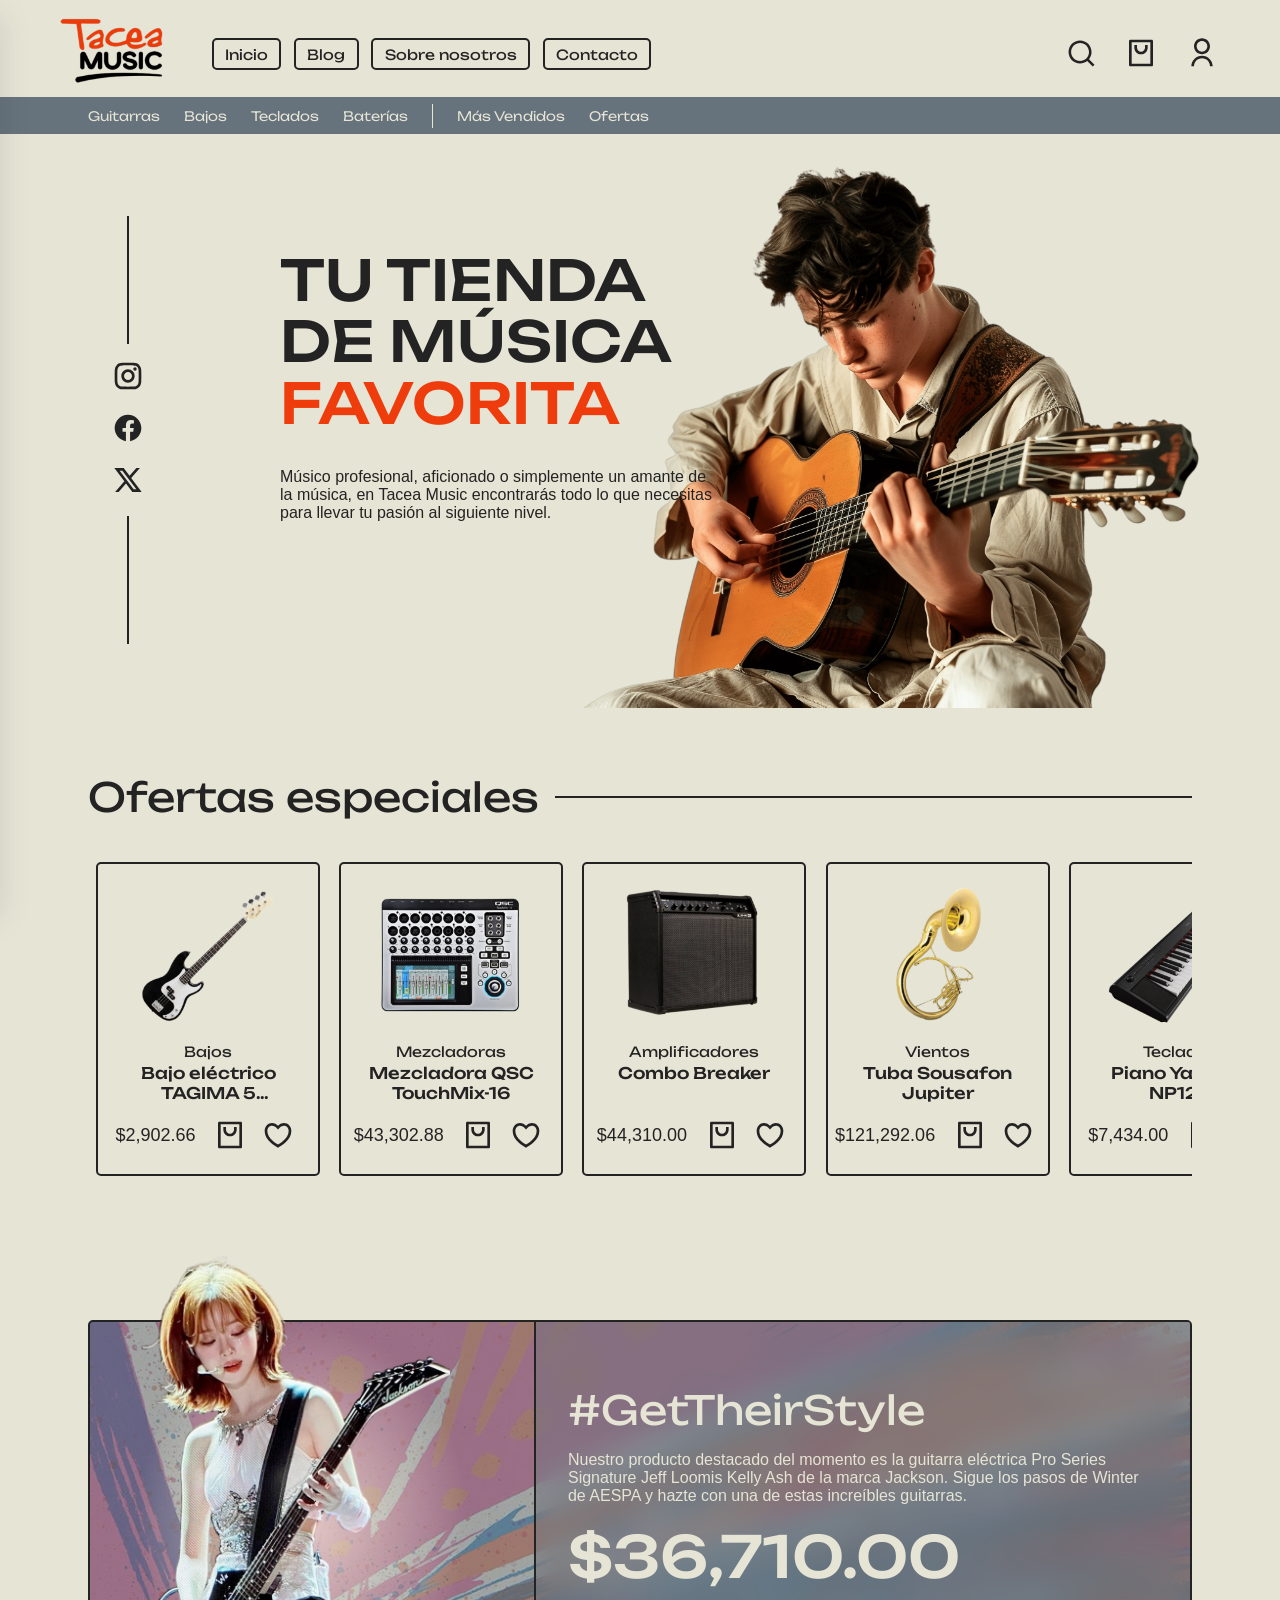
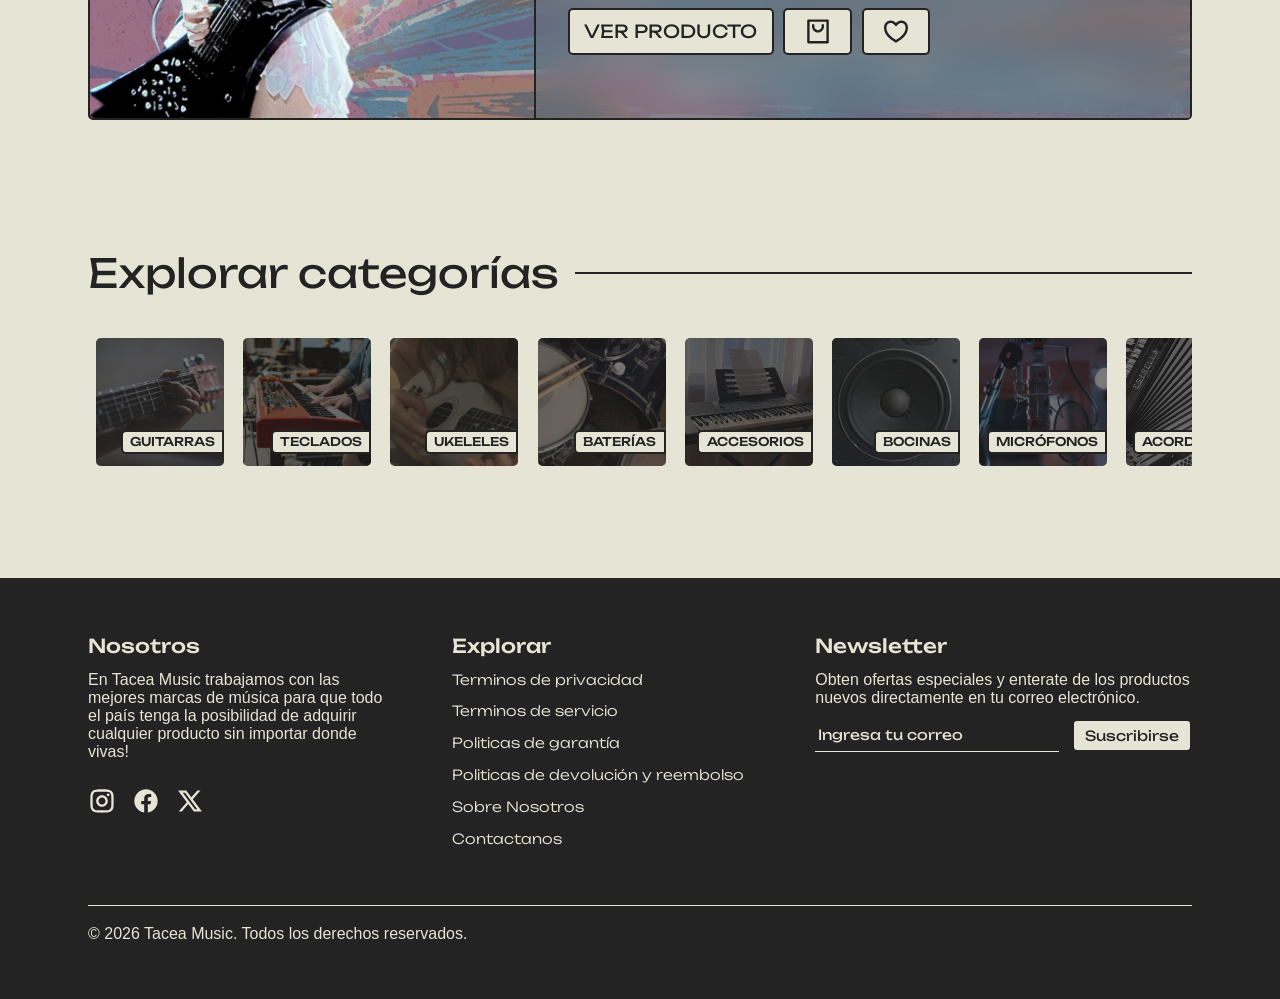
==== commit fa7c764e: "v0.8 - mobile drawer, catalog page, new font added for normal text" ====
--- a/index.html
+++ b/index.html
@@ -60,7 +60,6 @@
     <!-- special offers section -->
     <section class="section special-offers">
       <div class="row">
-        <div class="horizontal-div"></div>
         <h2>Ofertas especiales</h2>
         <div class="horizontal-div"></div>
       </div>
@@ -80,15 +79,15 @@
           </p>
           <h1 id="featured-product-price"></h1>
           <div class="row">
-            <a class="btn-primary" id="featured-product-link" href="/pages/product.html?id=">
+            <a class="btn-secondary" id="featured-product-link" href="/pages/product.html?id=">
                 <span>VER PRODUCTO</span>
             </a>
-            <a class="btn-primary" href="artistas.html">
+            <a class="btn-secondary" href="artistas.html">
               <svg xmlns="http://www.w3.org/2000/svg" viewBox="0 0 24 24" fill="currentColor">
                 <path d="M20.0049 22H4.00488C3.4526 22 3.00488 21.5523 3.00488 21V3C3.00488 2.44772 3.4526 2 4.00488 2H20.0049C20.5572 2 21.0049 2.44772 21.0049 3V21C21.0049 21.5523 20.5572 22 20.0049 22ZM19.0049 20V4H5.00488V20H19.0049ZM9.00488 6V8C9.00488 9.65685 10.348 11 12.0049 11C13.6617 11 15.0049 9.65685 15.0049 8V6H17.0049V8C17.0049 10.7614 14.7663 13 12.0049 13C9.24346 13 7.00488 10.7614 7.00488 8V6H9.00488Z"></path>
               </svg>
             </a>
-            <a class="btn-primary" href="artistas.html">
+            <a class="btn-secondary" href="artistas.html">
               <svg xmlns="http://www.w3.org/2000/svg" viewBox="0 0 24 24" fill="currentColor">
                 <path d="M16.5 3C19.5376 3 22 5.5 22 9C22 16 14.5 20 12 21.5C9.5 20 2 16 2 9C2 5.5 4.5 3 7.5 3C9.35997 3 11 4 12 5C13 4 14.64 3 16.5 3ZM12.9339 18.6038C13.8155 18.0485 14.61 17.4955 15.3549 16.9029C18.3337 14.533 20 11.9435 20 9C20 6.64076 18.463 5 16.5 5C15.4241 5 14.2593 5.56911 13.4142 6.41421L12 7.82843L10.5858 6.41421C9.74068 5.56911 8.5759 5 7.5 5C5.55906 5 4 6.6565 4 9C4 11.9435 5.66627 14.533 8.64514 16.9029C9.39 17.4955 10.1845 18.0485 11.0661 18.6038C11.3646 18.7919 11.6611 18.9729 12 19.1752C12.3389 18.9729 12.6354 18.7919 12.9339 18.6038Z"></path>
               </svg>
@@ -100,7 +99,10 @@
 
     <!-- category selector section -->
     <section class="section category-selector">
-      <h2>Explora nuestras categorías</h2>
+      <div class="row">
+        <h2>Explorar categorías</h2>
+        <div class="horizontal-div"></div>
+      </div>
       <div class="carousel-row" id="categories_carousel"></div>
     </section>
 
--- a/assets/css/main.css
+++ b/assets/css/main.css
@@ -4,6 +4,7 @@
   --steel: #66727C;
   --trueorange: #EE3C0C;
   --hueso: #E6E4D5;
+  --hueso-hover: #BAB8A5;
   --light: #fff;
   --dark: #242323;
   /* opac colors */
@@ -15,8 +16,9 @@
   --light-opac: rgba(255, 255, 255, 0.8);
   --dark-opac: rgba(36, 35, 35, 0.6);
   --dark-40: rgba(36, 35, 35, 0.4);
+  --dark-20: rgba(36, 35, 35, 0.12);
   /* gradientes */
-  --gradient-hueso-steel: linear-gradient(to left, var(--hueso-opac), var(--steel-opac));
+  --gradient-hueso-steel: linear-gradient(to top, var(--hueso-opac), var(--steel-opac));
   --radial-gradient-hueso-steel: radial-gradient(15% 50% at 19.3% 50.14%, var(--hueso-opac) 0%, var(--steel-opac) 100%);
   --radial-center-gradient: radial-gradient(50% 50% at center, var(--hueso-opac) 0%, var(--steel-opac) 100%);
 }
@@ -32,6 +34,7 @@
   background: var(--trueorange);
 }
 body {
+  position: relative;
   display: flex;
   flex-direction: column;
   margin: 0;
@@ -54,6 +57,7 @@
   width: 2em;
   height: auto;
   color: var(--dark);
+  transition: all 0.3s ease;
 }
 /* global text styles */
 h1 {
@@ -76,9 +80,13 @@
   transition: all 0.3s ease;
 }
 p {
-  margin: 0;
-  font-weight: 300;
-  font-size: 14px;
+  font-family: "Figtree", sans-serif;
+  margin: 0;
+  font-weight: 500;
+  font-size: 16px;
+}
+button {
+  font-family: "Unbounded", sans-serif;
 }
 .bold {
   font-weight: 500 !important;
@@ -116,6 +124,9 @@
   width: 2px;
   height: 100%;
   background-color: var(--dark);
+}
+.section .horizontal-div {
+  flex: 1;
 }
 .carousel-row {
   display: flex;
@@ -199,6 +210,64 @@
   height: 1.5em;
   background-color: var(--hueso);
 }
+/* drawer (mobile navbar) */
+.drawer {
+  position: fixed;
+  top: 0;
+  left: 0;
+  justify-content: space-between !important;
+  
+  width: 80%;
+  height: 100vh;
+  padding: 2em;
+  padding-bottom: 4em;
+  
+  background-color: var(--hueso);
+  filter: drop-shadow(0em 1em 15px var(--dark-20));
+
+  z-index: 200;
+  transform: translateX(-100%);
+  transition: transform 0.3s ease;
+}
+.drawer.open {
+  transform: translateX(0);
+}
+.drawer ul a {
+  color: var(--dark);
+  font-size: 1em;
+  display: block;
+  transition: color 0.2s ease;
+}
+.drawer ul a:hover {
+  color: var(--trueorange);
+}
+.drawer-divider {
+  width: 100%;
+  height: 2px;
+  background-color: var(--dark-40);
+}
+.drawer-header {
+  width: 100%;
+  justify-content: space-between;
+}
+.drawer-overlay {
+  position: fixed;
+  inset: 0;
+  
+  background-color: var(--dark-40);
+  opacity: 0;
+
+  z-index: 199;
+  pointer-events: none;
+  transition: opacity 0.3s ease;
+}
+.drawer-overlay .open {
+  opacity: 1;
+  pointer-events: all;
+}
+
+
+
 
 /* FOOTER */
 footer {
@@ -227,8 +296,6 @@
 .footer-column p {
   margin: 0;
   text-align: left;
-  font-size: 14px;
-  font-weight: 300;
 }
 .footer-column a {
   font-size: 14px;
@@ -275,7 +342,8 @@
 }
 
 /* buttons */
-.btn-primary {
+.btn-primary,
+.btn-secondary {
   height: 2.6em;
   position: relative;
   overflow: hidden;
@@ -284,31 +352,44 @@
   justify-content: center;
   align-items: center;
   gap: 0.5em;
-  padding: 0.4em 0.7em;
-
-  background-color: var(--hueso);
+  padding: 0.4em 0.8em;
+
   border: 2px solid var(--dark);
   border-radius: 5px;
   
   font-size: 18px;
   cursor: pointer;
 }
-.btn-primary svg {
+.btn-primary {
+  background-color: var(--dark);
+  transition: all 0.2s ease;
+}
+.btn-secondary {
+  background-color: var(--hueso);
+  transition: all 0.2s ease;
+}
+.btn-primary svg,
+.btn-secondary svg {
   height: 1.6em;
 }
 .btn-primary span, 
-.btn-primary svg {
+.btn-primary svg,
+.btn-secondary span, 
+.btn-secondary svg {
   position: relative;
   z-index: 1;
   color: var(--dark);
   transition: color 0.2s ease;
+}
+.btn-primary span, .btn-primary svg {
+  color: var(--hueso);
 }
 
 .btn-primary:hover span, 
 .btn-primary:hover svg {
   color: var(--light);
 }
-.btn-primary::before {
+/*.btn-primary::before {
   content: "";
   position: absolute;
   top: 0; left: 0; right: 0;
@@ -318,11 +399,51 @@
 }
 .btn-primary:hover::before {
   height: 100%;
-}
-.btn-secondary {
+}*/
+.btn-primary:hover {
+  background-color: var(--trueorange) !important;
+}
+.btn-secondary:hover {
+  background-color: var(--hueso-hover);
+}
+.btn-primary:hover span, 
+.btn-primary:hover svg {
+  color: var(--light);
+}
+.btn-primary:active, 
+.btn-secondary:active {
+  scale: 0.98;
+}
+.category-btn {
+  background-color: var(--steel-40);
+  border: 2px solid var(--dark);
+  border-radius: 5px;
+  color: var(--dark);
+  padding: 0.2em 0.6em;
+
+  font-size: 14px;
+  text-transform: capitalize;
+  font-family: inherit;
+  text-wrap: nowrap;
+
+  cursor: pointer;
+  transition: all 0.3s ease;
+}
+.category-btn a {
+  color: var(--dark);
+}
+.category-btn:hover {
+  scale: 1.02;
+  color: var(--hueso);
+  background: var(--steel);
+}
+.active {
+  background-color: var(--steel) !important;
+  color: var(--hueso) !important;
+}
+.btn-outline {
   background-color: var(--hueso);
-  font-family: inherit;
-  border: 0px;
+  border: 2px solid var(--dark);
   color: var(--dark);
   padding: 0.4em 0.8em;
   border-radius: 5px;
@@ -330,43 +451,6 @@
   cursor: pointer;
   transition: all 0.3s ease;
 }
-.category-btn {
-  background-color: var(--steel-40);
-  border: 2px solid var(--dark);
-  border-radius: 5px;
-  color: var(--dark);
-  padding: 0.2em 0.6em;
-
-  font-size: 14px;
-  text-transform: capitalize;
-  font-family: inherit;
-  text-wrap: nowrap;
-
-  cursor: pointer;
-  transition: all 0.3s ease;
-}
-.category-btn a {
-  color: var(--dark);
-}
-.category-btn:hover {
-  scale: 1.02;
-  color: var(--hueso);
-  background: var(--steel);
-}
-.active {
-  background-color: var(--steel) !important;
-  color: var(--hueso) !important;
-}
-.btn-outline {
-  background-color: transparent;
-  border: 2px solid var(--dark);
-  color: var(--dark);
-  padding: 0.4em 0.8em;
-  border-radius: 5px;
-  font-size: 14px;
-  cursor: pointer;
-  transition: all 0.3s ease;
-}
 .btn-outline:hover {
   background-color: var(--trueorange);
   color: var(--light);
@@ -375,17 +459,30 @@
   width: 2.3em;
 }
 .btn-icon {
+  display: flex;
+  align-items: center;
   background: none;
   border: none;
   cursor: pointer;
-  padding: 0;
-  transition: all 0.3s ease;
-}
-.btn-icon svg:hover {
-  color: var(--trueorange);
-  scale: 1.1;
-}
-
+  padding: 0.4em;
+  border-radius: 5px;
+  transition: all 0.3s ease;
+}
+.btn-icon:active {
+  scale: 0.98;
+  & .hover-icon {
+    display: block;
+  }
+  & .default-icon {
+    display: none;
+  }
+}
+.btn-icon:hover {
+  background-color: var(--dark-20);
+}
+.btn-icon .hover-icon {
+  display: none;
+}
 /* cards */
 product-card {
   position: relative;
@@ -396,17 +493,17 @@
   display: flex;
   flex-direction: column;
   align-items: center;
-  padding: 1em 2em;
+  padding: 1em 1.2em;
   gap: 0.2em;
-  width: 16em;
+  width: 14em;
   flex-shrink: 0;
   transition: all 0.3s ease;
 }
 product-card img {
   width: 100%;
-  height: 12em;
+  height: 10em;
   object-fit: contain;
-  padding-bottom: 1em;
+  padding-bottom: 0.6em;
 }
 product-card h3 {
   display: -webkit-box;
@@ -417,22 +514,26 @@
   min-height: 2.5em;
   margin: 0;
   text-align: center;
-  font-size: 1em;
+  font-size: 16px;
   font-weight: 500;
 }
 product-card p {
-  font-size: 16px;
+  font-size: 18px;
+  font-weight: 500;
   margin: 0;
   margin-right: 0.5em;
-
 }
 product-card .row {
   margin-top: 0.4em;
-  gap: 0.5em;
+  gap: 0.2em;
 }
 product-card:hover {
-  background: var(--steel-20);
+  background: var(--dark-20);
   transform: scale(1.02);
+}
+product-card:active {
+  background: var(--steel-40);
+  transform: scale(0.98);
 }
 .product-category {
   color: var(--dark);
@@ -465,6 +566,7 @@
   height: 2em;
   border-radius: 5px;
   object-fit: cover;
+  margin-bottom: 0.6em;
 }
 review-card .column {
   gap: 0;
@@ -493,12 +595,15 @@
   justify-content: start;
 
   padding: 1em 1.5em;
-  gap: 0.5em;
+  gap: 0.2em;
 
   color: var(--dark);
 }
 post-card .card-content {
   border-left: 2px solid var(--dark);
+}
+post-card .card-content p {
+  margin-top: 0.6em;
 }
 post-card .card-content p,
 review-card .card-content p {
@@ -526,17 +631,24 @@
   background: var(--steel-20);
   transform: scale(1.02);
 }
+post-card:active,
+review-card:active {
+  background: var(--dark-20);
+  transform: scale(0.98);
+}
 post-card .row,  /* row con las categorias del post */
 review-card .row {  /* row con la fecha y autor de la review */
   gap: 0.5em;
 }
 post-card .views {
   position: absolute;
+  display: flex;
+  align-items: center;
   top: 0.5em;
   left: 0.5em;
 }
 post-card .views svg {
-  width: 1em;
+  width: 1.2em;
   height: auto;
 }
 post-card .views p {
@@ -556,6 +668,9 @@
   .footer-grid {
     grid-template-columns: 1fr 1fr;
   }
+  h2 {
+    font-size: 2.2em;
+  }
 }
 @media (max-width: 896px) {
   .top-navbar .logo {
@@ -569,6 +684,12 @@
   }
   .bottom-navbar {
     display: none;
+  }
+  footer {
+    padding: 3em 4em;
+  }
+  .section { 
+    padding: 3em 4em;
   }
 }
 @media (max-width: 768px) {
@@ -672,7 +793,7 @@
 }
 @media (max-width: 512px) {
   .header-logo {
-    width: 100px;
+    width: 90px;
   }
   h1 {
     font-size: 2.5em;
@@ -682,6 +803,12 @@
   }
   h3 {
     font-size: 0.9em;
+  }
+  .btn-search svg {
+    width: 2.1em;
+  }
+  svg {
+    width: 1.8em;
   }
 }
 @media (max-width: 448px) {
--- a/assets/css/home.css
+++ b/assets/css/home.css
@@ -65,13 +65,6 @@
 }
 .special-offers .row h2 {
   color: var(--dark);
-  text-align: center;
-}
-.special-offers .horizontal-div {
-  flex: 1;
-}
-.special-offers .horizontal-div {
-  background-color: var(--dark);
 }
 
 /* category selector header */
@@ -82,7 +75,7 @@
   text-align: left;
   margin-bottom: 2em;
 }
-.category-selector .row h2 {
+.category-selector .row {
   width: 100%;
 }
 .category-selector .carousel-row::-webkit-scrollbar {
@@ -113,7 +106,7 @@
   border-radius: 5px;
   transition: all 0.3s ease;
 }
-.category-selector .carousel-row .cat p {
+.category-selector .carousel-row .cat span {
   position: absolute;
   right: 0;
   bottom: 1em;
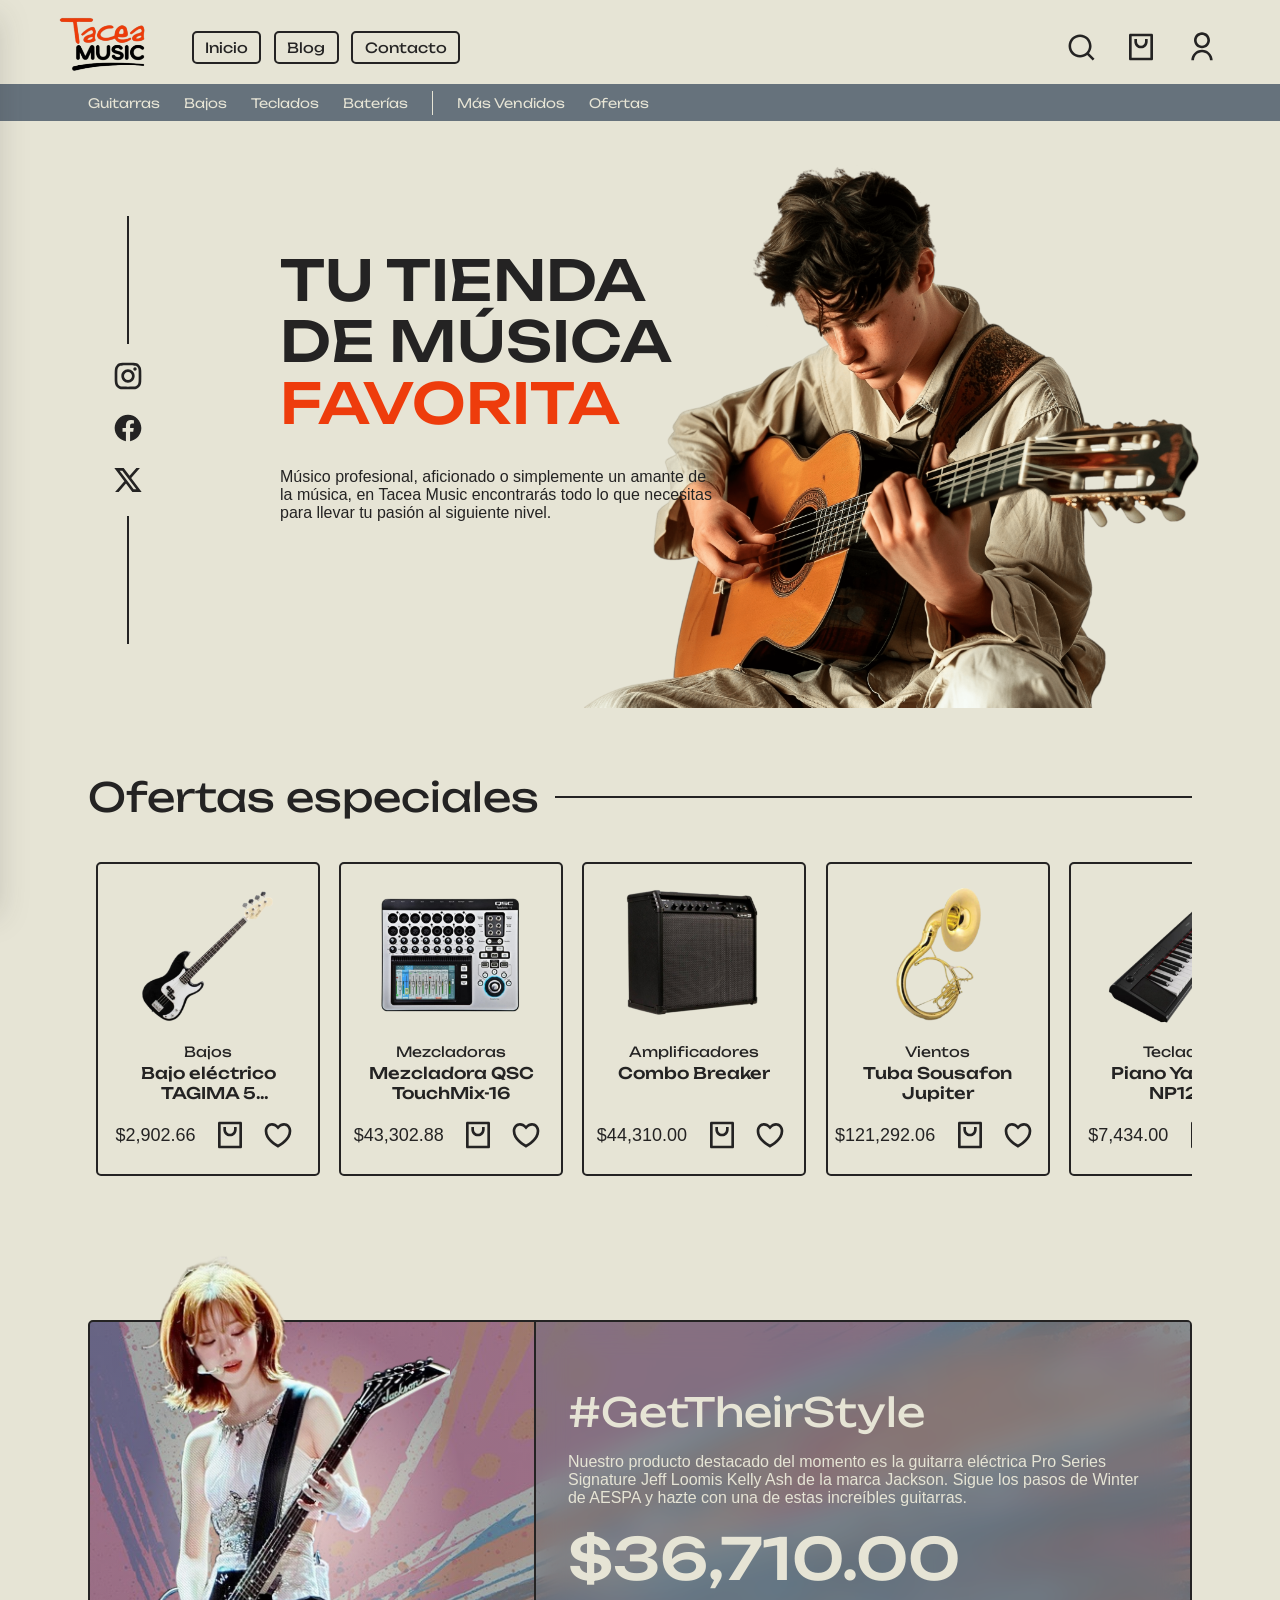
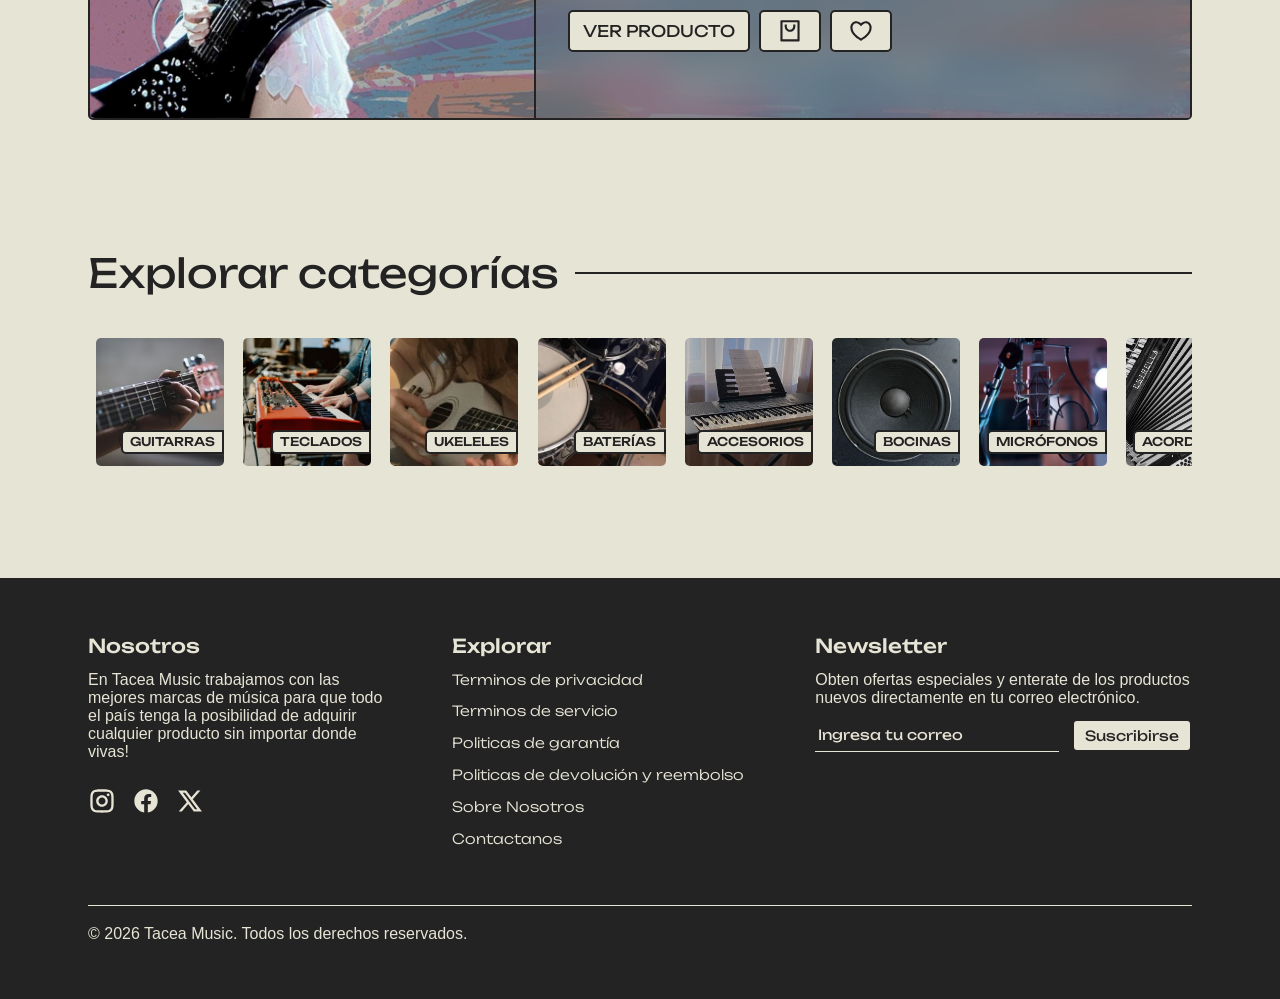
==== commit d033d146: "v0.9 - catalog filter and sort options" ====
--- a/index.html
+++ b/index.html
@@ -82,16 +82,16 @@
             <a class="btn-secondary" id="featured-product-link" href="/pages/product.html?id=">
                 <span>VER PRODUCTO</span>
             </a>
-            <a class="btn-secondary" href="artistas.html">
+            <button class="btn-secondary" href="artistas.html">
               <svg xmlns="http://www.w3.org/2000/svg" viewBox="0 0 24 24" fill="currentColor">
                 <path d="M20.0049 22H4.00488C3.4526 22 3.00488 21.5523 3.00488 21V3C3.00488 2.44772 3.4526 2 4.00488 2H20.0049C20.5572 2 21.0049 2.44772 21.0049 3V21C21.0049 21.5523 20.5572 22 20.0049 22ZM19.0049 20V4H5.00488V20H19.0049ZM9.00488 6V8C9.00488 9.65685 10.348 11 12.0049 11C13.6617 11 15.0049 9.65685 15.0049 8V6H17.0049V8C17.0049 10.7614 14.7663 13 12.0049 13C9.24346 13 7.00488 10.7614 7.00488 8V6H9.00488Z"></path>
               </svg>
-            </a>
-            <a class="btn-secondary" href="artistas.html">
+            </button>
+            <button class="btn-secondary" href="artistas.html">
               <svg xmlns="http://www.w3.org/2000/svg" viewBox="0 0 24 24" fill="currentColor">
                 <path d="M16.5 3C19.5376 3 22 5.5 22 9C22 16 14.5 20 12 21.5C9.5 20 2 16 2 9C2 5.5 4.5 3 7.5 3C9.35997 3 11 4 12 5C13 4 14.64 3 16.5 3ZM12.9339 18.6038C13.8155 18.0485 14.61 17.4955 15.3549 16.9029C18.3337 14.533 20 11.9435 20 9C20 6.64076 18.463 5 16.5 5C15.4241 5 14.2593 5.56911 13.4142 6.41421L12 7.82843L10.5858 6.41421C9.74068 5.56911 8.5759 5 7.5 5C5.55906 5 4 6.6565 4 9C4 11.9435 5.66627 14.533 8.64514 16.9029C9.39 17.4955 10.1845 18.0485 11.0661 18.6038C11.3646 18.7919 11.6611 18.9729 12 19.1752C12.3389 18.9729 12.6354 18.7919 12.9339 18.6038Z"></path>
               </svg>
-            </a>
+            </button>
           </div>
         </div>
       </div>
--- a/assets/css/main.css
+++ b/assets/css/main.css
@@ -14,9 +14,10 @@
   --steel-20: rgba(102, 114, 124, 0.2);
   --hueso-opac: rgba(230, 228, 213, 0.8);
   --light-opac: rgba(255, 255, 255, 0.8);
-  --dark-opac: rgba(36, 35, 35, 0.6);
+  --dark-60: rgba(36, 35, 35, 0.6);
   --dark-40: rgba(36, 35, 35, 0.4);
-  --dark-20: rgba(36, 35, 35, 0.12);
+  --dark-20: rgba(36, 35, 35, 0.15);
+  --dark-10: rgba(36, 35, 35, 0.1);
   /* gradientes */
   --gradient-hueso-steel: linear-gradient(to top, var(--hueso-opac), var(--steel-opac));
   --radial-gradient-hueso-steel: radial-gradient(15% 50% at 19.3% 50.14%, var(--hueso-opac) 0%, var(--steel-opac) 100%);
@@ -87,6 +88,10 @@
 }
 button {
   font-family: "Unbounded", sans-serif;
+}
+button span,
+.btn-primary, .btn-secondary {
+  font-size: 16px !important;
 }
 .bold {
   font-weight: 500 !important;
@@ -169,7 +174,8 @@
   transition: all 0.3s ease;
 }
 .header-logo {
-  width: 120px;
+  width: 100px;
+  transition: all 0.3 ease;
 }
 .top-navbar .navbar-links {
   width: 100%;
@@ -215,12 +221,10 @@
   position: fixed;
   top: 0;
   left: 0;
-  justify-content: space-between !important;
   
   width: 80%;
   height: 100vh;
   padding: 2em;
-  padding-bottom: 4em;
   
   background-color: var(--hueso);
   filter: drop-shadow(0em 1em 15px var(--dark-20));
@@ -245,10 +249,12 @@
   width: 100%;
   height: 2px;
   background-color: var(--dark-40);
+  margin: 1em 0;
 }
 .drawer-header {
   width: 100%;
   justify-content: space-between;
+  padding-bottom: 2em;
 }
 .drawer-overlay {
   position: fixed;
@@ -261,7 +267,7 @@
   pointer-events: none;
   transition: opacity 0.3s ease;
 }
-.drawer-overlay .open {
+.drawer-overlay.open {
   opacity: 1;
   pointer-events: all;
 }
@@ -389,17 +395,6 @@
 .btn-primary:hover svg {
   color: var(--light);
 }
-/*.btn-primary::before {
-  content: "";
-  position: absolute;
-  top: 0; left: 0; right: 0;
-  height: 0%; width: 100%;
-  background-color: var(--trueorange);
-  transition: all 0.2s ease;
-}
-.btn-primary:hover::before {
-  height: 100%;
-}*/
 .btn-primary:hover {
   background-color: var(--trueorange) !important;
 }
@@ -483,6 +478,124 @@
 .btn-icon .hover-icon {
   display: none;
 }
+.search-container {
+  position: relative;
+  height: 100%;
+  transition: all 0.3 ease;
+}
+.search-container.open {
+  border-bottom: 2px solid var(--dark);
+  & input[type="text"] {
+    width: 15em;
+    opacity: 1;
+    padding: 0.4em;
+  }
+}
+input[type="text"] {
+  width: 0;            
+  opacity: 0;
+  padding: 0;
+  border: 0;
+  background-color: transparent;
+
+  border-top-left-radius: 5px;
+  border-top-right-radius: 5px;
+  border: 0px;
+
+  font-size: 14px;
+  font-family: inherit;
+  color: var(--dark);
+  outline: none;
+
+  min-height: 100% !important;
+  padding: 0.4em;
+  transition: all 0.3s ease;
+}
+input[type="text"]::placeholder {
+  color: var(--dark-60); 
+}
+
+/* dropdowns */
+tacea-dropdown {
+  min-width: 10em;
+  position: relative;
+  border-top-left-radius: 5px;
+  border-top-right-radius: 5px;
+  display: inline-block;
+  transition: background-color 0.3s ease;
+}
+tacea-dropdown .trigger {
+  padding: 0.2em 0.8em;
+  padding-right: 0.4em;
+  border: 2px solid var(--dark);
+  border-radius: 5px;
+
+  color: var(--dark);
+
+  justify-content: space-between;
+  cursor: pointer;
+  transition: all 0.3s ease;
+}
+.dropdown-content {
+  position: absolute;
+  top: 100%; 
+  left: 0;
+  z-index: 50;
+  background-color: var(--steel-40);
+  border: 2px solid var(--dark);
+  border-radius: 5px;
+  padding: 1em;
+  min-width: 100%;
+
+  display: flex;
+  flex-direction: column;
+  gap: 0.5em;
+  opacity: 0;                   
+
+  transform: translateY(-5px); 
+  pointer-events: none;
+  transition: all 0.3s ease;
+}
+
+tacea-dropdown.open {
+  background-color: var(--steel-40);
+}
+tacea-dropdown.open .trigger {
+  border-bottom-left-radius: 0;
+  border-bottom-right-radius: 0;
+  border-bottom: 0;
+}
+
+tacea-dropdown.open .dropdown-content {
+  opacity: 1;
+  transform: translateY(0);
+  pointer-events: all;
+  border-top-left-radius: 0;
+  border-top-right-radius: 0;
+  border-top: 0;
+  backdrop-filter: blur(15px);
+}
+tacea-dropdown.open .trigger svg {
+  transform: rotate(180deg);
+  transition: transform 0.2s ease;
+}
+tacea-dropdown:hover {
+  background-color: var(--dark-20);
+  & .dropdown-content {
+    background-color: var(--dark-20);
+  }
+}
+tacea-dropdown .trigger:active {
+  transform: scale(0.98);
+  background-color: var(--steel-40);
+}
+tacea-dropdown .filter-option {
+  color: var(--dark);
+  display: flex;
+  gap: 0.6em;
+  align-items: center;
+}
+
 /* cards */
 product-card {
   position: relative;
@@ -575,7 +688,7 @@
   font-size: 0.8em;
 }
 review-card .column .date {
-  color: var(--dark-opac);
+  color: var(--dark-60);
 }
 post-card {
   height: 12.5em;
@@ -654,7 +767,17 @@
 post-card .views p {
   font-size: 0.8em;
 }
-
+.info-card {
+  margin: 0;
+  padding: 1em;
+  border-radius: 5px;
+  width: 100%;
+  background-color: var(--dark-20);
+  color: var(--dark);
+  display: none;
+}
+
+/* RESPONSIVE DESIGN */
 @media (max-width: 1280px) {
   post-card {
     height: 10em;
@@ -694,7 +817,7 @@
 }
 @media (max-width: 768px) {
   .header-logo {
-    width: 110px;
+    width: 90px;
   }
   h1 {
     font-size: 3em;
@@ -707,6 +830,10 @@
   }
   p {
     font-size: 13px;
+  }
+  button span,
+  .btn-primary, .btn-secondary {
+    font-size: 14px !important;
   }
   post-card .card-content .post-category {
     font-size: 12px;
@@ -760,7 +887,7 @@
   .section { 
     padding: 3em 2em;
   }
-  .btn-primary {
+  .btn-primary, .btn-secondary {
     font-size: 14px;
   }
   .category-btn {
@@ -793,7 +920,7 @@
 }
 @media (max-width: 512px) {
   .header-logo {
-    width: 90px;
+    width: 80px;
   }
   h1 {
     font-size: 2.5em;
@@ -803,6 +930,10 @@
   }
   h3 {
     font-size: 0.9em;
+  }
+  button span,
+  .btn-primary, .btn-secondary {
+    font-size: 14px !important;
   }
   .btn-search svg {
     width: 2.1em;
--- a/assets/css/home.css
+++ b/assets/css/home.css
@@ -173,7 +173,7 @@
   gap: 0.6em;
 }
 .get-their-style .text-container .btn-primary {
-  height: 100%;
+  max-height: 10em;
 }
 
 /* RESPONSIVE DESIGN */
